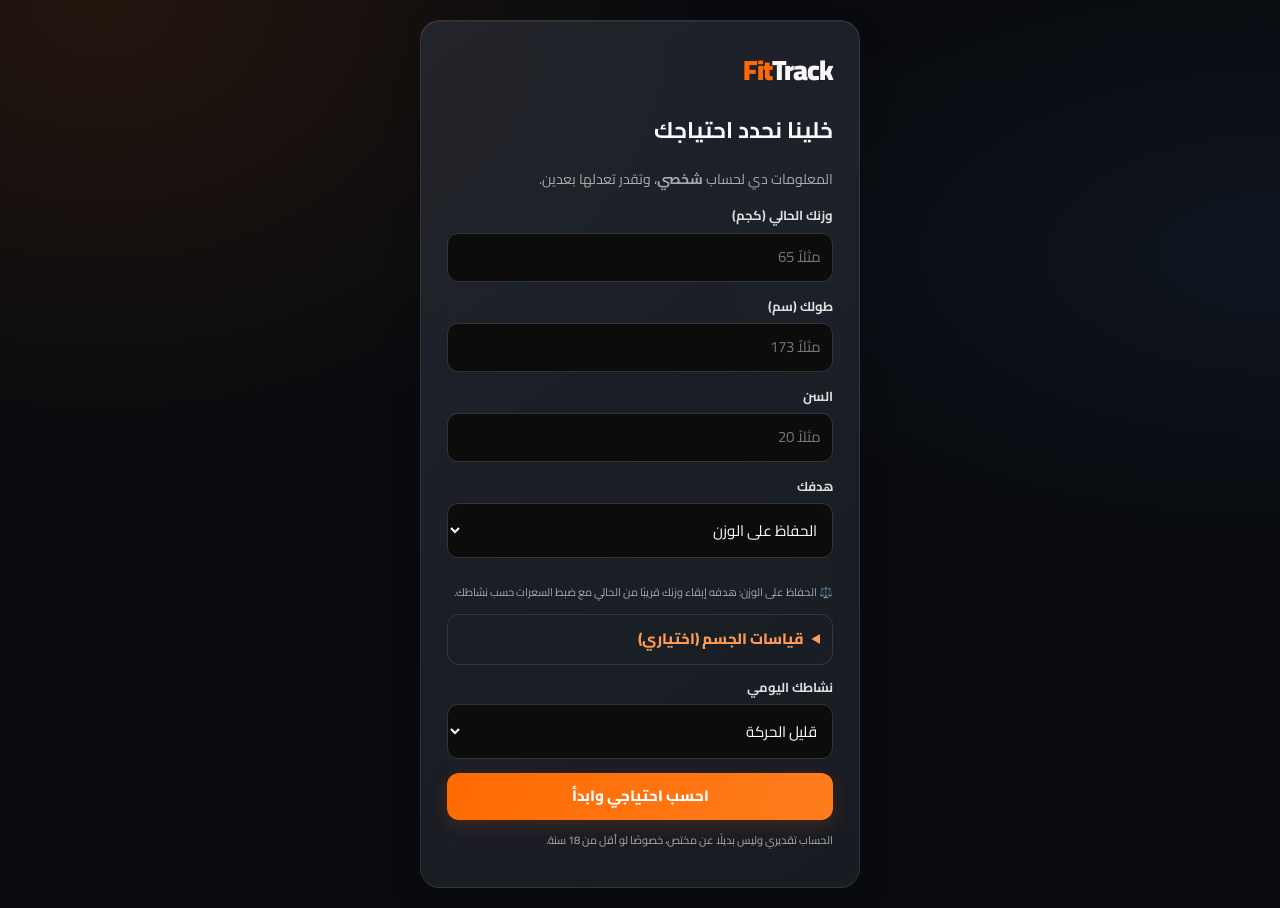
==== index.html @ c009a8e7 "Add files via upload" ====
<!doctype html><html lang="ar" dir="rtl"><head><meta charset="utf-8"><meta name="viewport" content="width=device-width,initial-scale=1,viewport-fit=cover"><meta name="theme-color" content="#090909"><link rel="manifest" href="./manifest.webmanifest"><title>FitTrack | صحتك في مكان واحد</title><link rel="stylesheet" href="style.css?v=fittrack-personal-v1">
</head><body>
<div id="fitbrosSplash" class="fitbros-splash" aria-label="FitTrack loading">
  <div class="splash-glow splash-glow-one"></div><div class="splash-glow splash-glow-two"></div>
  <div class="splash-content">
    <img class="splash-icon" src="./icon.png" alt="FitTrack" onerror="this.style.display='none'">
    
    <div class="splash-underline"></div>
    <div class="splash-progress"><span></span></div>
  </div>
</div>

<div id="login" class="login-wrap"><form id="loginForm" class="login-card"><img class="app-icon login-icon" src="./icon.png" alt="FitTrack" onerror="this.style.display='none'"><div class="brand" dir="ltr"><span>Fit</span><b>Track</b></div><p class="muted">تابع صحتك وتقدمك — على جهازك 💪</p><label for="email">الإيميل</label><input id="email" type="email" placeholder="الإيميل" autocomplete="username" required><label for="pass">كلمة المرور</label><input id="pass" type="password" placeholder="كلمة المرور" autocomplete="current-password" required><button class="primary" type="submit">دخول</button><p id="loginError" class="error"></p><small class="muted">نسخة شخصية — بياناتك محفوظة على هذا الجهاز فقط.</small></form></div>
<div id="setup" class="login-wrap hidden"><form id="profileForm" class="login-card"><div class="brand" dir="ltr"><span>Fit</span><b>Track</b></div><h2>خلينا نحدد احتياجك</h2><p class="muted">المعلومات دي لحساب <b id="profileName"></b>، وتقدر تعدلها بعدين.</p><label for="weight">وزنك الحالي (كجم)</label><input id="weight" type="number" min="25" max="350" step="0.1" required placeholder="مثلاً 65"><label for="height">طولك (سم)</label><input id="height" type="number" min="100" max="250" required placeholder="مثلاً 173"><label for="age">السن</label><input id="age" type="number" min="13" max="100" required placeholder="مثلاً 20"><label for="goal">هدفك</label><select id="goal"><option value="maintain">الحفاظ على الوزن</option><option value="cut">تنشيف / خسارة دهون</option><option value="bulk">تضخيم / زيادة عضل</option><option value="fitness">لياقة وصحة عامة</option></select><p id="goalDescription" class="muted tiny goal-description" aria-live="polite">اختار هدفك علشان التطبيق يحدد احتياجك اليومي بصورة مناسبة.</p><details class="measure-details"><summary>قياسات الجسم (اختياري)</summary><p class="muted tiny">اكتب قياساتك بنفسك أو حدّثها دوريًا. التطبيق لا يدّعي قياس الجسم بالكاميرا أو AI بدون أداة قياس فعلية.</p><label for="waist">محيط الخصر (سم)</label><input id="waist" type="number" min="30" max="250" step="0.5" placeholder="اختياري"><label for="chest">محيط الصدر (سم)</label><input id="chest" type="number" min="30" max="250" step="0.5" placeholder="اختياري"><label for="arm">محيط الذراع (سم)</label><input id="arm" type="number" min="10" max="100" step="0.5" placeholder="اختياري"></details><label for="activityLevel">نشاطك اليومي</label><select id="activityLevel"><option value="1.2">قليل الحركة</option><option value="1.375">خفيف (1–3 أيام تمرين)</option><option value="1.55">متوسط (3–5 أيام)</option><option value="1.725">عالٍ (6–7 أيام)</option></select><button class="primary">احسب احتياجي وابدأ</button><p class="muted tiny">الحساب تقديري وليس بديلًا عن مختص، خصوصًا لو أقل من 18 سنة.</p></form></div>
<div id="app" class="hidden"><header class="topbar"><div class="brand brandline" dir="ltr"><img class="app-icon" src="./icon.png" alt="FitTrack" onerror="this.style.display='none'"><span>Fit</span><b>Track</b></div><div class="top-actions"><span id="hello"></span><button id="logout" class="quiet">بياناتي</button></div></header><main class="wrap"><section class="welcome"><div><p class="eyebrow">YOUR PROGRESS, EVERY DAY</p><h1>خليك أقوى، كل يوم.</h1><p class="muted">ملخص يومك: السعرات، التغذية، المياه والنشاط.</p><button id="editProfile" class="secondary compact">تعديل بياناتي وهدفي</button></div></section>

<nav class="nav"><button class="navbtn active" data-page="home"><span>⌂</span><small>الرئيسية</small></button><button class="navbtn" data-page="activity"><span class="nav-dumbbell" aria-hidden="true"><svg viewBox="0 0 32 24" focusable="false"><path d="M2 7h4v10H2zM7 4h5v16H7zM12 10h8v4h-8zM20 4h5v16h-5zM26 7h4v10h-4z" fill="currentColor"/></svg></span><small>التمرين</small></button><button class="navbtn" data-page="food"><span>🥗</span><small>التغذية</small></button><button class="navbtn" data-page="muscles"><span>💪</span><small>العضلات</small></button><button class="navbtn" data-page="more"><span>☰</span><small>المزيد</small></button></nav>
<section id="home" class="page"><div class="section-title"><h2>ملخص النهارده</h2><span class="pill" id="date"></span></div><section class="quickstats"><div class="stat calories"><small>🔥 السعرات</small><div class="gauge" id="calGauge"><div class="gauge-inner"><strong id="calGoal">—</strong><small>سعرة</small></div></div><small id="calEaten">أكمل بياناتك أولًا</small></div><div class="stat waterstat"><small>💧 المياه</small><div class="gauge" id="waterGauge"><div class="gauge-inner"><strong id="waterGoal">—</strong><small>مل</small></div></div><small id="waterToday">أكمل بياناتك أولًا</small></div><div class="stat sleepstat"><small>🌙 النوم</small><div class="gauge" id="sleepGauge"><div class="gauge-inner"><strong id="sleepValue">—</strong><small>ساعة</small></div></div><small id="sleepQuality">سجّل نومك</small></div><div class="stat activitystat"><small>🏃 إجمالي جريك</small><strong id="myRunTotal">0 كم</strong><small id="myWorkoutTotal">0 تمرين</small></div></section><article class="panel reset-panel"><h3>🌙 يومك بيبدأ إمتى؟</h3><p class="muted">اختار الساعة اللي بتنام/بتعتبر عندها بداية يومك. عندها بيتصفّر عداد السعرات والمياه وباقي الاحتياجات اليومية تلقائيًا، وسجلاتك القديمة بتفضل محفوظة.</p><label for="resetHour">موعد بداية يومي الجديد</label><select id="resetHour"><option value="0">00:00 (منتصف الليل)</option><option value="1">01:00</option><option value="2">02:00</option><option value="3">03:00</option><option value="4">04:00</option><option value="5">05:00</option><option value="6">06:00</option><option value="7">07:00</option><option value="8">08:00</option><option value="9">09:00</option><option value="10">10:00</option><option value="11">11:00</option><option value="12">12:00 (12 الضهر)</option><option value="13">13:00</option><option value="14">14:00</option><option value="15">15:00</option><option value="16">16:00</option><option value="17">17:00</option><option value="18">18:00</option><option value="19">19:00</option><option value="20">20:00</option><option value="21">21:00</option><option value="22">22:00</option><option value="23">23:00</option></select><small id="resetStatus" class="muted tiny"></small></article><article class="panel macro-panel"><h3>🥗 الماكروز بتاعتك النهارده</h3><div id="dailyMacros" class="facts"><p class="muted">سجّل وجبة لعرض البروتين والكربوهيدرات والدهون.</p></div></article><article class="panel"><h3>🎯 ملخص احتياجك</h3><div id="needsSummary"></div></article><div class="section-title"><h2>اختصاراتك</h2></div><div class="cards two home-shortcuts"><article class="panel shortcut-card"><h3>💧 المياه</h3><p id="homeWaterSummary" class="muted">—</p><button class="secondary goto" data-go="water">متابعة المياه</button></article><article class="panel shortcut-card"><h3>🔥 السعرات</h3><p id="homeCalories" class="muted">—</p><button class="secondary goto" data-go="food">تسجيل وجبة</button></article><article class="panel shortcut-card"><h3>📅 الجدول الأسبوعي</h3><button class="secondary goto" data-go="schedule">الجدول الأسبوعي</button><button class="secondary goto" data-go="challenges">التحديات</button></article><article class="panel shortcut-card"><h3>📋 سجل التمرين</h3><button class="secondary goto" data-go="activityHistory">عرض السجل</button></article><article class="panel shortcut-card"><h3>📅 سجل الأيام</h3><p class="muted">السعرات والبروتين والمياه والنوم لكل يوم.</p><button class="secondary goto" data-go="dailyHistory">فتح السجل</button></article></div><div class="section-title"><h2>تحدي اليوم</h2><button class="textbtn goto" data-go="challenges">كل التحديات ←</button></div><div id="homeDailyChallenge" class="panel"></div><div class="section-title"><h2 id="homeCompareTitle">ملخصك الشخصي</h2><button class="textbtn goto" data-go="compare">عرض السجل ←</button></div><div id="homeCompare" class="cards two"></div></section>
<section id="muscles" class="page hidden"><div class="section-title"><div><h2>💪 خريطة العضلات والتعافي</h2><p class="muted">تابع آخر تمرين ودرجة التعافي التقديرية لكل عضلة.</p></div></div><div class="section-title"><h2>خريطة العضلات والتعافي</h2><span class="pill">تقدير من سجل التمرين</span></div><article class="panel muscle-panel"><p class="muted">اللون البرتقالي يعني إجهادًا تقديريًا أعلى. الجري والمشي اليدوي وGPS والتمارين المسجلة كلها تؤثر في الخريطة؛ المسافة والمدة والـ Pace تصنف الحمل التقريبي، والحذف يعيد الحساب من السجل المتبقي. ده تقدير تدريبي وليس قياسًا طبيًا.</p><div class="body-maps"><div class="body-map"><b>الأمام</b><svg viewBox="0 0 160 280" role="img" aria-label="خريطة العضلات الأمامية"><circle cx="80" cy="22" r="16" class="body-base"/><path class="body-base" d="M64 39 Q53 39 45 48 Q37 56 34 69 L26 108 Q24 120 32 126 Q40 132 46 121 L56 89 L58 113 Q59 127 55 143 L50 192 Q48 207 58 214 Q68 219 73 206 L80 159 L87 206 Q92 219 102 214 Q112 207 110 192 L105 143 Q101 127 102 113 L104 89 L114 121 Q120 132 128 126 Q136 120 134 108 L126 69 Q123 56 115 48 Q107 39 96 39 L91 43 Q80 47 69 43Z"/><path class="muscle-zone" data-muscle="chest" d="M56 56 Q62 49 77 52 Q80 53 80 58 Q80 53 83 52 Q98 49 104 56 Q104 67 99 77 Q90 83 80 78 Q70 83 61 77 Q56 67 56 56Z"/><path class="muscle-zone" data-muscle="upperChest" d="M59 54 Q68 49 78 53 L79 61 Q68 57 60 64Z M101 54 Q92 49 82 53 L81 61 Q92 57 100 64Z"/><path class="muscle-zone" data-muscle="frontDelts" d="M45 54 Q51 47 59 49 L57 62 Q51 66 47 70Z M115 54 Q109 47 101 49 L103 62 Q109 66 113 70Z"/><path class="muscle-zone" data-muscle="obliques" d="M60 82 Q65 80 68 84 L66 111 Q63 117 59 119 L57 99Z M100 82 Q95 80 92 84 L94 111 Q97 117 101 119 L103 99Z"/><path class="muscle-zone" data-muscle="forearms" d="M32 112 Q36 112 40 113 L37 128 Q34 132 31 127Z M120 113 Q124 112 128 112 L129 127 Q126 132 123 128Z"/><path class="muscle-zone" data-muscle="shoulders" d="M45 54 Q55 44 63 48 L60 68 L48 75Z M97 48 Q105 44 115 54 L112 75 L100 68Z"/><path class="muscle-zone" data-muscle="bicepsLong" d="M38 77 L42 79 L39 94 L35 98Z M118 79 L122 77 L125 98 L121 94Z"/><path class="muscle-zone" data-muscle="bicepsShort" d="M42 79 L47 80 L43 96 L39 94Z M113 80 L118 79 L121 94 L117 96Z"/><path class="muscle-zone" data-muscle="triceps" d="M35 98 L43 96 L43 112 L34 112Z M117 96 L125 98 L126 112 L117 112Z"/><path class="muscle-zone" data-muscle="abs" d="M65 83 Q72 81 79 84 Q80 86 80 91 Q80 86 81 84 Q88 81 95 83 L93 119 Q90 126 83 126 L82 105 L78 105 L77 126 Q70 126 67 119Z"/><path class="muscle-zone" data-muscle="vastusLateralis" d="M60 134 Q63 130 68 135 Q67 151 63 169 Q62 174 59 176 Q57 157 60 134Z M92 135 Q97 130 100 134 Q103 157 101 176 Q98 174 97 169 Q93 151 92 135Z"/><path class="muscle-zone" data-muscle="rectusFemoris" d="M69 135 Q73 132 78 136 Q77 155 71 171 Q68 175 64 173 Q66 153 69 135Z M82 136 Q87 132 91 135 Q94 153 96 173 Q92 175 89 171 Q83 155 82 136Z"/><path class="muscle-zone" data-muscle="vastusMedialis" d="M70 166 L78 163 L70 174 L59 176Z M82 163 L90 166 L101 176 L90 174Z"/><path class="muscle-zone" data-muscle="tibialisAnterior" d="M60 177 L64 178 L63 202 L60 207Z M96 178 L101 177 L100 207 L97 202Z"/><path class="muscle-zone" data-muscle="gastrocnemius" d="M64 179 Q67 173 71 178 Q72 187 68 194 L63 199 Q61 190 64 179Z M89 178 Q93 173 96 179 Q99 190 97 199 L92 194 Q88 187 89 178Z"/><path class="muscle-zone" data-muscle="soleus" d="M63 198 L68 193 L68 201 L60 207Z M92 193 L97 198 L100 207 L92 201Z"/></svg></div><div class="body-map"><b>الخلف</b><svg viewBox="0 0 160 280" role="img" aria-label="خريطة العضلات الخلفية"><circle cx="80" cy="22" r="16" class="body-base"/><path class="body-base" d="M64 39 Q53 39 45 48 Q37 56 34 69 L26 108 Q24 120 32 126 Q40 132 46 121 L56 89 L58 113 Q59 127 55 143 L50 192 Q48 207 58 214 Q68 219 73 206 L80 159 L87 206 Q92 219 102 214 Q112 207 110 192 L105 143 Q101 127 102 113 L104 89 L114 121 Q120 132 128 126 Q136 120 134 108 L126 69 Q123 56 115 48 Q107 39 96 39 L91 43 Q80 47 69 43Z"/><path class="muscle-zone" data-muscle="back" d="M61 49 Q70 51 80 59 Q90 51 99 49 L97 73 Q94 91 80 105 Q66 91 63 73Z"/><path class="muscle-zone" data-muscle="rearDelts" d="M45 54 Q51 46 61 49 L58 64 Q51 69 47 72Z M115 54 Q109 46 99 49 L102 64 Q109 69 113 72Z"/><path class="muscle-zone" data-muscle="lats" d="M61 65 Q66 68 70 76 L75 96 Q68 91 63 81Z M99 65 Q94 68 90 76 L85 96 Q92 91 97 81Z"/><path class="muscle-zone" data-muscle="lowerBack" d="M75 91 L85 91 L88 108 L80 114 L72 108Z"/><path class="muscle-zone" data-muscle="forearms" d="M31 112 Q36 112 40 113 L37 128 Q34 132 31 127Z M120 113 Q124 112 128 112 L129 127 Q126 132 123 128Z"/><path class="muscle-zone" data-muscle="shoulders" d="M45 54 Q55 44 63 48 L60 68 L48 75Z M97 48 Q105 44 115 54 L112 75 L100 68Z"/><path class="muscle-zone" data-muscle="triceps" d="M38 77 L49 80 L43 112 L34 112Z M111 80 L122 77 L126 112 L117 112Z"/><path class="muscle-zone" data-muscle="glutes" d="M62 105 Q80 98 98 105 L96 132 L64 132Z"/><path class="muscle-zone" data-muscle="bicepsFemoris" d="M60 134 L68 136 L64 173 L59 176Z M92 136 L100 134 L101 176 L96 173Z"/><path class="muscle-zone" data-muscle="semitendinosus" d="M68 136 L73 137 L68 174 L64 173Z M87 137 L92 136 L96 173 L92 174Z"/><path class="muscle-zone" data-muscle="semimembranosus" d="M73 137 L78 137 L70 174 L68 174Z M82 137 L87 137 L92 174 L90 174Z"/><path class="muscle-zone" data-muscle="tibialisAnterior" d="M60 177 L64 178 L63 202 L60 207Z M96 178 L101 177 L100 207 L97 202Z"/><path class="muscle-zone" data-muscle="gastrocnemius" d="M64 179 Q67 173 71 178 Q72 187 68 194 L63 199 Q61 190 64 179Z M89 178 Q93 173 96 179 Q99 190 97 199 L92 194 Q88 187 89 178Z"/><path class="muscle-zone" data-muscle="soleus" d="M63 198 L68 193 L68 201 L60 207Z M92 193 L97 198 L100 207 L92 201Z"/></svg></div></div><div id="muscleRecovery" class="recovery-grid"></div><p class="muted tiny">التقسيم التشريحي يشمل رؤوس الباي والتراي، أجزاء الفخذ والسمانة السطحية والعميقة. Easy run عادةً جري قصير/أبطأ، وLong run يتحدد أساسًا بالمسافة الطويلة؛ تقدير الاستشفاء لا يستبدل إحساسك بالتعب أو الألم والنوم والتغذية.</p><button class="primary goto" data-go="activity">سجّل تمرين جديد</button></article></section>
<section id="food" class="page hidden"><div class="section-title"><div><h2>🍽️ الأكل والشرب</h2><p class="muted">ابحث عن الصنف وحدد الكمية بالجرام.</p></div></div><div class="panel"><button id="openFoodCamera" class="primary ai-photo-btn" type="button">📸 صوّر أكلك بالـ AI</button><p class="muted tiny">حلّل الصورة ثم راجع الأصناف والكميات وعدّل القيم قبل التسجيل.</p><input id="foodSearch" placeholder="ابحث: رز أصفر، فراخ، شيبسي، بالانس، بسكويت، موز..." aria-label="بحث عن الطعام"><button id="toggleCustomFood" class="secondary" type="button">＋ إضافة طعام مخصص</button><div id="customFoodForm" class="panel hidden"><h3>إضافة طعام من عندك</h3><p class="muted tiny">اكتب القيم الموجودة على العبوة لكل 100 جم/مل، أو للحصة التي تحددها.</p><div class="custom-food-grid"><label>اسم الطعام<input id="customFoodName" placeholder="مثلاً: زبادي ماركة معينة" required></label><label>وزن الحصة (جم/مل)<input id="customFoodServing" type="number" min="1" value="100"></label><label>السعرات<input id="customFoodKcal" type="number" min="0" step="0.1" value="0"></label><label>البروتين (جم)<input id="customFoodProtein" type="number" min="0" step="0.1" value="0"></label><label>الكربوهيدرات (جم)<input id="customFoodCarbs" type="number" min="0" step="0.1" value="0"></label><label>الدهون (جم)<input id="customFoodFat" type="number" min="0" step="0.1" value="0"></label><label>الألياف (جم)<input id="customFoodFiber" type="number" min="0" step="0.1" value="0"></label><label>التصنيف<select id="customFoodCat"><option>أكل</option><option>مشروب</option><option>سوبر ماركت</option></select></label></div><button id="saveCustomFood" class="primary" type="button">حفظ الطعام واختياره</button></div><button id="toggleFoodList" class="secondary food-toggle" type="button" aria-expanded="false">🍽️ عرض الأصناف</button><div id="categories" class="chips hidden"></div><div class="food-layout"><div id="foodList" class="food-list hidden"></div><div class="panel selected-food"><h3 id="chosenName">اختار صنف</h3><p class="muted" id="chosenServing">القيم تقديرية</p><label for="grams">الكمية بالجرام / مل (اختياري)</label><div class="gram-control"><input id="grams" type="number" min="1" step="1" placeholder="مثلاً 150"><span>جم / مل</span></div><label for="foodCount">العدد أو الحصص (اختياري)</label><input id="foodCount" type="number" min="0.25" step="0.25" value="1" placeholder="مثلاً 2 بيضة أو 1 كوب"><div id="nutritionFacts" class="facts"></div><label for="mealType">التصنيف</label><select id="mealType"><option>فطار</option><option>غداء</option><option>عشاء</option><option>سناك</option><option>مشروب</option></select><button id="logFood" class="primary" type="button">+ أضف الصنف للوجبة</button><div id="mealBasket" class="meal-basket panel"><h3>🧺 أصناف الوجبة</h3><p class="muted tiny">اختار صنف واضغط «أضف الصنف للوجبة» لإضافة أكثر من حاجة.</p><div id="mealBasketItems" class="stack"><p class="muted">لسه ما ضفتش أصناف.</p></div><div id="mealBasketTotals" class="facts"></div><button id="saveMealBasket" class="primary" type="button" disabled>سجّل كل الأصناف مع بعض</button><button id="clearMealBasket" class="secondary compact" type="button">تفريغ الوجبة</button></div><p class="muted tiny">القيم الغذائية تقديرية وتختلف حسب النوع والعلامة التجارية وطريقة التحضير. أدخل الوزن الفعلي للحصول على تقدير أدق.</p></div></div></div><div class="section-title"><h2>سجل أكلي — كل الأيام</h2></div><div id="foodLog" class="stack"></div></section>
<section id="water" class="page hidden"><div class="section-title"><div><h2>💧 المياه</h2><p class="muted">سجّل شربك وتابع هدفك اليومي.</p></div></div><article class="panel waterpanel"><h3>هدف المياه اليومي</h3><p class="muted">كل كوب حوالي 250 مل.</p><div class="water-actions"><button id="addWater" class="waterbtn" type="button">+ 250 مل</button><button id="addBottle" class="waterbtn" type="button">+ 500 مل</button></div><p id="waterLabel">0 من 0 مل</p><div class="progress"><span id="waterPageProgress"></span></div><p class="muted">احتياج المياه تقديري ويتغير حسب النشاط والجو.</p></article></section><section id="activity" class="page hidden"><article class="panel cementfit-promo" aria-label="متجر CementFit"><div class="cementfit-promo-art"><img src="./cementfit-logo.png" alt="CementFit"></div><div class="cementfit-promo-copy"><span class="cementfit-kicker">CEMENTFIT STORE</span><h3>حوّل تمرينك لقوة 💥</h3><p class="muted">دامبلز أسمنت عملية للتمرين في البيت — اكتشف منتجات CementFit.</p><a class="cementfit-visit" href="./cementfit.html"><span>تسوّق الدامبلز</span><svg viewBox="0 0 24 24" aria-hidden="true"><path d="M5 12h13M13 6l6 6-6 6" fill="none" stroke="currentColor" stroke-width="2" stroke-linecap="round" stroke-linejoin="round"/></svg></a></div></article><div class="section-title"><div><h2>🏃 الجري والمشي والتمارين</h2><p class="muted">كل تسجيل جديد بيتحفظ لحسابك اللي دخلت بيه فقط.</p></div></div><div class="activity-launcher" role="tablist" aria-label="اختار نوع التمرين">
<button type="button" class="activity-launch active" data-activity-panel="workoutSection" onclick="window.fitbrosShowActivityPanel('workoutSection', this)"><span>💪</span><b>تمارين المقاومة</b><small>جيم وكاليستنكس</small></button>
<button type="button" class="activity-launch" data-activity-panel="runSection" onclick="window.fitbrosShowActivityPanel('runSection', this)"><span>🏃</span><b>الجري</b><small>تسجيل يدوي</small></button>
<button type="button" class="activity-launch" data-activity-panel="walkSection" onclick="window.fitbrosShowActivityPanel('walkSection', this)"><span>🚶</span><b>المشي</b><small>مدة أو مسافة</small></button>
<button type="button" class="activity-launch" data-activity-panel="routesSection" onclick="window.fitbrosShowActivityPanel('routesSection', this)"><span>🗺️</span><b>خريطة الجري والمشي</b><small>مساراتي</small></button>
<button type="button" class="activity-launch" data-activity-panel="gpsSection" onclick="window.fitbrosShowActivityPanel('gpsSection', this)"><span>📍</span><b>GPS مباشر</b><small>تتبّع المسار</small></button>
<button type="button" class="activity-launch" data-activity-panel="historySection" onclick="window.fitbrosShowActivityPanel('historySection', this)"><span>📋</span><b>سجل النشاط</b><small>كل التسجيلات</small></button>
</div>
<div id="routesSection" class="activity-subsection route-map-screen hidden"><div class="route-map-top"><div><p class="eyebrow">FITTRACK GPS</p><h2>خريطة الجري والمشي</h2><p class="muted">مساراتك المحفوظة</p></div><div class="route-legend"><span><i style="background:#ff4545"></i> أنا</span></div></div><div class="route-map-wrap"><div id="savedRoutesMap" class="gps-map" role="application" aria-label="خريطة مسارات الجري والمشي المحفوظة"></div><button type="button" class="route-map-record" onclick="window.fitbrosShowActivityPanel('gpsSection',this)"><span>＋</span><b>تسجيل GPS</b></button></div><p id="savedRoutesStatus" class="muted tiny"></p><div id="savedRoutesList" class="stack route-map-list"></div></div>
<div id="gpsSection" class="activity-subsection hidden"><article class="panel gps-panel" id="gpsTrackerPanel"><h3>📍 تسجيل مباشر بالـ GPS</h3><p class="muted">ابدأ المشي أو الجري، وسيحسب التطبيق المسافة والوقت والسرعة والـ Pace تلقائيًا من موقع الموبايل. خليك فاتح الصفحة أثناء التسجيل.</p><h4 class="gps-map-title">🗺️ خريطة المسار المباشر</h4><div id="gpsMap" class="gps-map" role="application" aria-label="خريطة مسار الجري أو المشي"></div><p id="gpsMapHint" class="muted tiny">الخريطة هتظهر بعد تحديد موقعك، والمسار هيتسجل مع النشاط عند الحفظ.</p><label for="gpsActivityType">نوع النشاط</label><select id="gpsActivityType"><option value="run">🏃 جري مباشر</option><option value="walk">🚶 مشي مباشر</option></select><label class="joint-activity-toggle per-activity-joint"><input id="jointGpsToggle" type="checkbox"><span><strong>🤝 النشاط ده شخصي مع بعض</strong><small>فعّله لو الجري أو المشي ده مشترك؛ غير كده سيبه مقفول.</small></span></label><div class="gps-stats"><div><small>المسافة</small><strong id="gpsDistance">0.00 كم</strong></div><div><small>الوقت</small><strong id="gpsElapsed">00:00</strong></div><div><small>السرعة</small><strong id="gpsSpeed">0.0 كم/س</strong></div><div><small id="gpsPaceLabel">Pace</small><strong id="gpsPace">— دقيقة/كم</strong></div></div><p id="gpsStatus" class="muted tiny" aria-live="polite">جاهز للتسجيل. عند البدء سيطلب التطبيق إذن الموقع. لو لم يظهر الطلب، راجع صلاحيات الموقع في إعدادات تطبيق APK.</p><div class="gps-actions"><button id="gpsStart" class="primary" type="button">▶ بدء التسجيل</button><button id="gpsPause" class="secondary" type="button" disabled>⏸ إيقاف مؤقت</button><button id="gpsFinish" class="secondary" type="button" disabled>■ إنهاء وحفظ</button><button id="gpsDiscard" class="secondary" type="button">🗑 إلغاء ومسح الجرية</button></div><p class="muted tiny">المسار والنتيجة يحفظان محليًا على هذا الجهاز ضمن سجلات FitBros. دقة GPS تختلف حسب الجهاز والإشارة، ولا تغلق الصفحة أثناء التسجيل.</p></article></div><div id="workoutSection" class="activity-subsection"> <article class="panel home-workout-panel"><h3 class="workout-title">التمرين المنزلي</h3><p class="muted">كاليستنكس، وزن جسم، دامبلز، طارات مقاومة وتمارين ثبات. العضلات المستهدفة تتحدث حسب التمرين، وسجلّك يدخل في تقدير التعافي.</p><label for="workoutDate">تاريخ التمرين</label><input id="workoutDate" type="date"><label for="workoutSearch">ابحث عن التمرين</label><input id="workoutSearch" type="search" placeholder="اكتب اسم التمرين… مثال: سكوات، ضغط، باي، Pull up" autocomplete="off" aria-controls="workoutSearchResults"><div id="workoutSearchResults" class="workout-search-results" aria-live="polite"><p class="muted workout-empty">ابدأ الكتابة لعرض التمارين المطابقة هنا.</p></div><button id="toggleAllWorkouts" class="workout-all-toggle" type="button" aria-expanded="false"><span data-toggle-label>كل التمارين</span><span class="toggle-chevron" aria-hidden="true">⌄</span></button><label for="workoutExercise" class="workout-select-label">اختيار التمرين</label><select id="workoutExercise" class="workout-all-select"><option value="pushup">ضغط عادي</option><option value="diamond-pushup">ضغط دايموند</option><option value="wide-pushup">ضغط واسع</option><option value="decline-pushup">ضغط والرجل مرفوعة</option><option value="incline-pushup">Incline Push-up — ضغط مائل</option><option value="close-pushup">Close-Grip Push-up — ضغط ضيق</option><option value="pike-pushup">Pike Push-up — ضغط كتف</option><option value="pullup">Pull-up — بول أب (قبضة عادية)</option><option value="chinup">Chin-up — تشين أب (قبضة معكوسة)</option><option value="wide-pullup">Wide-Grip Pull-up — بول أب واسع</option><option value="neutral-pullup">Neutral-Grip Pull-up — بول أب قبضة محايدة</option><option value="assisted-pullup">Assisted Pull-up — بول أب بمساعدة</option><option value="negative-pullup">Negative Pull-up — بول أب سلبي</option><option value="commando-pullup">Commando Pull-up — بول أب كوماندو</option><option value="archer-pushup">Archer Push-up — ضغط آرتشر</option><option value="decline-pike-pushup">Decline Pike Push-up — ضغط كتف والرجل مرفوعة</option><option value="knee-pushup">Knee Push-up — ضغط على الركب</option><option value="explosive-pushup">Explosive Push-up — ضغط انفجاري</option><option value="sit-up">Sit-up — سيت أب</option><option value="reverse-crunch">Reverse Crunch — كرنش عكسي</option><option value="bicycle-crunch">Bicycle Crunch — كرنش دراجة</option><option value="russian-twist">Russian Twist — لف روسي</option><option value="hip-thrust">Hip Thrust — دفع الحوض</option><option value="single-leg-glute-bridge">Single-leg Glute Bridge — جسر رجل واحدة</option><option value="step-up">Step-up — صعود صندوق</option><option value="donkey-calf-raise">Donkey Calf Raise — سمانة حمار</option><option value="hammer-curl">Hammer Curl — هامر باي</option><option value="concentration-curl">Concentration Curl — باي تركيز</option><option value="reverse-curl">Reverse Curl — باي عكسي</option><option value="overhead-triceps-extension">Overhead Triceps Extension — تراي فوق الرأس</option><option value="front-raise">Front Raise — رفرفة أمامي</option><option value="rear-delt-fly">Rear Delt Fly — رفرفة خلفي</option><option value="shrug">Dumbbell Shrug — ترابيس</option><option value="dumbbell-floor-press">Dumbbell Floor Press — ضغط صدر دامبل على الأرض</option><option value="dumbbell-fly">Dumbbell Fly — تفتيح صدر دامبل</option><option value="single-arm-dumbbell-row">Single-arm Dumbbell Row — سحب دامبل يد واحدة</option><option value="band-biceps-curl">Resistance Band Curl — باي بطارة</option><option value="band-triceps-pushdown">Band Triceps Pushdown — تراي بطارة</option><option value="band-lateral-raise">Band Lateral Raise — رفرفة بطارة</option><option value="dead-hang">Dead Hang — تعليق ثابت</option><option value="row">سحب / تجديف</option><option value="dip">متوازي Dips</option><option value="squat">Squat — سكوات وزن الجسم</option><option value="goblet-squat">سكوات دامبل Goblet</option><option value="weighted-squat">سكوات بأوزان</option><option value="lunge">Lunges — اندفاع</option><option value="calf-raise">رفع السمانة</option><option value="glute-bridge">جسر المؤخرة</option><option value="hamstring-bridge">جسر خلفية الفخذ</option><option value="wall-sit">Wall Sit — جلوس الحائط</option><option value="plank">Plank — بلانك</option><option value="side-plank">بلانك جانبي</option><option value="crunch">كرنش</option><option value="leg-raise">رفع الرجل للبطن</option><option value="bicep-curl">باي دامبل</option><option value="triceps-extension">تراي دامبل</option><option value="shoulder-press">ضغط كتف دامبل</option><option value="lateral-raise">رفرفة جانبي دامبل</option><option value="dumbbell-row">سحب دامبل لظهر</option><option value="romanian-deadlift">Romanian Deadlift دامبل</option><option value="band-pull-apart">فتح طارة مقاومة</option><option value="band-row">سحب بطارة مقاومة</option><option value="jumping-jacks">Jumping Jacks</option><option value="burpee">Burpees</option><option value="mountain-climber">Mountain Climbers</option><option value="calf-stretch">إطالة السمانة</option><option value="hamstring-stretch">إطالة خلفية الفخذ</option></select><div id="workoutTargets" class="target-chips"></div><div class="workout-fields"><div><label for="workoutWeight">🏋️ الوزن الإضافي (كجم — اختياري)</label><input id="workoutWeight" type="number" min="0" max="500" step="0.5" placeholder="مثلاً 10"></div><div><label for="workoutSets">📚 المجموعات</label><input id="workoutSets" type="number" min="1" max="20" value="3"></div><div><label for="workoutReps">🔢 العدات</label><input id="workoutReps" type="number" min="0" max="500" value="10"></div><div><label for="workoutSeconds">⏱️ الثواني (للثبات)</label><input id="workoutSeconds" type="number" min="0" max="3600" value="0"></div></div><button id="saveWorkoutSet" class="primary" type="button">＋ تسجيل التمرين المنزلي</button></article></div><div id="runSection" class="activity-subsection hidden"><div class="cards two"><article class="panel"><h3>🏃 تسجيل جري</h3><div class="logged-user-note">التسجيل لحسابك الحالي: <b id="runOwnerLabel">—</b></div><label for="runDate">تاريخ الجري</label><input id="runDate" type="date"><label for="runKm">المسافة (كم)</label><input id="runKm" type="number" min="0.1" step="0.01" placeholder="مثلاً 2.5"><label for="runMin">المدة (دقيقة)</label><input id="runMin" type="number" min="1" step="1" placeholder="مثلاً 18"><p class="muted tiny">البيس بيتحسب تلقائيًا من المسافة والمدة.</p><label class="joint-activity-toggle per-activity-joint"><input id="jointRunToggle" type="checkbox"><span><strong>🤝 الجري ده شخصي مع بعض</strong><small>اختياري — لو فعلته يدخل في تحدي الجري المشترك.</small></span></label><button id="saveRun" class="primary">حفظ الجري</button></article></div></div><div id="walkSection" class="activity-subsection hidden"><div class="cards two"><article class="panel"><h3>🚶 تسجيل مشي</h3><div class="logged-user-note">التسجيل لحسابك الحالي: <b id="exerciseOwnerLabel">—</b></div><label for="exerciseDate">تاريخ المشي</label><input id="exerciseDate" type="date"><label for="walkMode">هتسجل المشي بإيه؟</label><select id="walkMode"><option value="time">المدة</option><option value="distance">المسافة</option><option value="steps">عدد الخطوات</option></select><div id="walkTimeField"><label for="walkMin">المدة بالدقائق</label><input id="walkMin" type="number" min="1" step="1" placeholder="مثلاً 30"></div><div id="walkDistanceField" class="hidden"><label for="walkKm">المسافة (كم)</label><input id="walkKm" type="number" min="0.01" step="0.01" placeholder="مثلاً 2.5"></div><div id="walkStepsField" class="hidden"><label for="walkSteps">عدد الخطوات</label><input id="walkSteps" type="number" min="1" step="1" placeholder="مثلاً 5000"></div><label class="joint-activity-toggle per-activity-joint"><input id="jointWalkToggle" type="checkbox"><span><strong>🤝 المشي ده شخصي مع بعض</strong><small>اختياري — لو فعلته يدخل في حساب النشاط المشترك.</small></span></label><button id="saveExercise" class="primary">حفظ المشي</button></article></div></div><div id="historySection" class="activity-subsection hidden"><div class="section-title"><h2>سجل الجري والمشي والتمارين</h2></div><div class="chips"><button class="chip active" data-activity-filter="all">الكل</button><button class="chip" data-activity-filter="run">الجري</button><button class="chip" data-activity-filter="walk">المشي</button></div><div id="activityLog" class="stack"></div></div></section>
<section id="activityHistory" class="page hidden"><div class="section-title"><div><h2>📚 سجل الأنشطة</h2><p class="muted">كل تسجيلات حسابك مرتبة من الأحدث للأقدم.</p></div></div><div class="chips"><button class="chip active" data-activity-filter="all">الكل</button><button class="chip" data-activity-filter="run">الجري</button><button class="chip" data-activity-filter="walk">المشي</button></div><div id="activityHistoryLog" class="stack"></div></section><section id="schedule" class="page hidden"><div class="section-title"><div><h2>📅 جدولي الأسبوعي</h2><p class="muted">مربعات لكل يوم؛ خطتك تخص الحساب اللي دخلت بيه.</p></div></div><form id="planForm" class="panel"><h3>إضافة نشاط للجدول</h3><div class="logged-user-note">جدولك الشخصي: <b id="planOwnerLabel">—</b></div><label for="planDay">اليوم</label><select id="planDay"><option value="0">الأحد</option><option value="1">الإثنين</option><option value="2">الثلاثاء</option><option value="3">الأربعاء</option><option value="4">الخميس</option><option value="5">الجمعة</option><option value="6">السبت</option></select><label for="planType">نوع النشاط</label><select id="planType"><option>جري</option><option>كاليستنكس</option><option>حديد / مقاومة</option><option>تمرين منزلي</option><option>مشي</option><option>دراجة</option><option>سباحة</option><option>كرة قدم</option><option>إطالات ومرونة</option><option>يوجا</option><option>HIIT</option><option>راحة</option><option>نشاط آخر</option></select><label for="planDetails">تفاصيل الخطة</label><input id="planDetails" required placeholder="مثلاً: جري 2 كم ببيس 6:30"><label for="planTarget">الهدف (كم أو دقائق) — اختياري</label><input id="planTarget" type="number" min="0" step="0.1" placeholder="2"><button class="primary">إضافة للجدول</button></form><div id="weeklyPlan" class="stack"></div><div class="section-title"><h2>سجل إكمال الخطة</h2></div><div id="planHistory" class="stack"></div></section>
<section id="compare" class="page hidden"><div class="section-title"><div><h2><span dir="ltr" class="fists-facing">🤜🤛</span> <span id="comparePageTitle">شخصي</span></h2><p class="muted">سجل مشترك للأنشطة والمجموع الكلي لكل واحد.</p></div></div><div id="compareCards" class="cards two"></div><div class="section-title"><div><h3>📊 احتياج كل واحد اليوم</h3><p class="muted">السعرات والمياه والنوم: الهدف، المستهلك أو المسجّل، والمتبقي لكل حساب.</p></div></div><div id="compareNeedsCards" class="cards two"></div><div class="panel waterpanel"><h3>🏃 إجمالي الجري في كل الأوقات</h3><div id="runCompare"></div></div><div class="panel waterpanel"><h3>🚶 إجمالي المشي في كل الأوقات</h3><div id="walkCompare"></div></div><div class="panel"><h3>كل الجريات بالتواريخ والمسافات</h3><p class="muted">اختار أي تاريخ قديم علشان تشوف جريات اليوم ده.</p><div class="history-filter"><input id="runHistoryDate" type="date" aria-label="اختيار تاريخ الجري"><button id="clearRunDate" class="secondary compact" type="button">عرض كل الجريات</button></div><p id="runHistoryCaption" class="muted"></p><div id="runHistory" class="stack"></div></div><div class="panel"><h3>آخر الأنشطة</h3><div id="teamActivity" class="stack"></div></div></section>
<section id="more" class="page hidden"><div class="section-title"><h2>المزيد</h2></div><div class="cards two"><article class="panel"><h3>💧 المياه</h3><button class="secondary goto" data-go="water">فتح المياه</button></article><article class="panel"><h3>📅 الجدول</h3><button class="secondary goto" data-go="schedule">الجدول الأسبوعي</button></article><article class="panel"><h3>📚 سجل الأنشطة</h3><button class="secondary goto" data-go="activityHistory">السجل الكامل</button></article><article class="panel"><h3>📏 قياسات الجسم</h3><p class="muted">حدّث الوزن والطول والقياسات من زر تعديل بياناتي في الرئيسية.</p><button class="secondary goto" data-go="home">العودة للرئيسية</button></article></div><div class="section-title"><h2>🌙 النوم</h2></div><div class="cards two"><article class="panel"><h3>🌙 تسجيل النوم</h3><div class="logged-user-note">تسجيل النوم لحسابك الشخصي: <b id="sleepOwnerLabel">—</b></div><label for="sleepDate">التاريخ</label><input id="sleepDate" type="date"><label for="sleepHours">عدد الساعات</label><input id="sleepHours" type="number" min="0.5" max="24" step="0.5" placeholder="8"><button id="saveSleep" class="primary">حفظ النوم</button></article></div><h3>سجل النوم</h3><div id="sleepLog" class="stack"></div></section><section id="dailyHistory" class="page hidden"><div class="section-title"><div><h2>📅 سجل الأيام</h2><p class="muted">ملخص يومي بسيط من البيانات المسجلة بالفعل.</p></div></div><div class="panel"><p class="muted">ده سجل الأيام الخاص بالحساب اللي سجلت الدخول بيه. كل مستخدم يشوف أيامه هو فقط، من غير جدول جديد أو طلبات إضافية لسوبابيس.</p></div><div id="dailyHistoryList" class="stack"></div></section><section id="challenges" class="page hidden"><div class="section-title"><h2>🎯 التحديات</h2></div><div class="cards two"><article class="panel"><h3>🌞 تحديات يومية</h3><p class="muted">تتجدد تلقائيًا كل يوم.</p><div id="dailyChallenges" class="challenge-list"></div></article><article class="panel"><h3>🔥 تحدي الـ 3 أيام</h3><p class="muted">تحديات مشتركة ومتنوعة بين ملخصك الشخصي، تتغير كل 3 أيام.</p><div id="weeklyChallenges" class="challenge-list"></div></article></div></section>
<footer>FitTrack · صحتك وتقدمك في مكان واحد.</footer></main></div><div id="aiFoodModal" class="ai-food-overlay hidden" role="dialog" aria-modal="true" aria-labelledby="aiFoodTitle"><div class="ai-food-dialog"><button id="closeAiFood" class="ai-close" type="button" aria-label="إغلاق">×</button><h2 id="aiFoodTitle">📸 تحليل صورة الأكل</h2><p class="muted">اختار صورة واضحة للوجبة. النتائج تقديرية، راجعها قبل الحفظ.</p><label class="ai-upload">اختيار صورة أو تصوير بالكاميرا<input id="aiFoodImage" type="file" accept="image/*"></label><img id="aiFoodPreview" class="ai-preview hidden" alt="معاينة صورة الوجبة"><button id="analyzeAiFood" class="primary" type="button" disabled>✨ حلّل الصورة</button><p id="aiFoodStatus" class="muted tiny" role="status"></p><div id="aiFoodEditor" class="hidden"><div id="aiFoodItems" class="ai-food-items"></div><button id="addAiFoodItem" class="secondary compact" type="button">＋ إضافة صنف يدويًا</button><h3>الإجمالي (قابل للتعديل)</h3><div class="ai-total-grid"><label>السعرات<input id="aiTotalKcal" type="number" min="0" step="1"></label><label>البروتين (جم)<input id="aiTotalProtein" type="number" min="0" step="0.1"></label><label>الكارب (جم)<input id="aiTotalCarbs" type="number" min="0" step="0.1"></label><label>الدهون (جم)<input id="aiTotalFat" type="number" min="0" step="0.1"></label></div><label for="aiMealType">نوع الوجبة</label><select id="aiMealType"><option>فطار</option><option>غداء</option><option>عشاء</option><option>سناك</option></select><button id="saveAiFood" class="primary" type="button">حفظ الوجبة في سجل FitBros</button></div><p class="muted tiny">خصوصية: الصورة تُرسل لمزوّد AI عند التحليل. لا ترفع صورًا تحتوي على معلومات شخصية.</p></div></div><script src="app.js?v=fittrack-personal-v1"></script><script src="touch-feedback.js?v=20261015live-search-fix2"></script>
<script>
(function () {
  const splash = document.getElementById('fitbrosSplash');
  if (!splash) return;
  // JS fallback; CSS independently hides the splash after five seconds.
  const dismiss = function () {
    if (!splash || !splash.isConnected || splash.classList.contains('is-leaving')) return;
    splash.classList.add('is-leaving');
    window.setTimeout(function () {
      if (splash && splash.parentNode) splash.parentNode.removeChild(splash);
    }, 700);
  };
  window.setTimeout(dismiss, 5000);
  splash.addEventListener('animationend', function (event) {
    if (event.animationName === 'splashAutoDismiss') dismiss();
  });
})();
</script><script>
// Install the offline shell cache. This keeps the app page available after the WebView is closed for a while.
(function(){
  if (!('serviceWorker' in navigator)) return;
  if (location.protocol !== 'https:' && location.hostname !== 'localhost' && location.hostname !== '127.0.0.1') return;
  window.addEventListener('load', function(){
    navigator.serviceWorker.register('./sw.js', {scope:'./'}).then(function(reg){
      if (reg.waiting) reg.waiting.postMessage({type:'SKIP_WAITING'});
      reg.update().catch(function(){});
    }).catch(function(err){ console.warn('FitBros offline cache registration failed:', err); });
  });
})();
</script>
</body></html>
---- style.css ----
@import url('https://fonts.googleapis.com/css2?family=Cairo:wght@400;600;700;800;900&display=swap');:root{--bg:#090909;--panel:#141414;--panel2:#1c1c1c;--orange:#ff6500;--orange2:#ff8a35;--text:#f7f7f7;--muted:#aaa;--line:#2b2b2b;--blue:#65cfff;--green:#69d391}*{box-sizing:border-box}body{margin:0;background:radial-gradient(ellipse at 85% 0%,#301505 0,transparent 32%),var(--bg);color:var(--text);font-family:'Cairo',Arial,sans-serif}button,input,select{font:inherit}button{cursor:pointer;border:0;border-radius:12px;padding:11px 14px;font-weight:800}input,select{width:100%;background:#0c0c0c;border:1px solid #343434;color:white;border-radius:11px;padding:11px;margin:6px 0 14px;outline:none}input:focus,select:focus{border-color:var(--orange)}label{display:block;font-size:13px;color:#ddd;font-weight:700}.hidden{display:none!important}.login-wrap{min-height:100vh;display:grid;place-items:center;padding:20px}.login-card{width:min(440px,100%);background:#141414;border:1px solid #333;border-radius:24px;padding:26px;box-shadow:0 20px 70px #000}.brand{font-weight:900;font-size:28px;letter-spacing:-1px}.brand span{color:var(--orange)}.brandline{display:flex;align-items:center;gap:7px}.app-icon{width:34px;height:34px;object-fit:contain;border-radius:9px}.login-icon{display:block;width:76px;height:76px;margin:0 auto 10px}.hero-icon{width:85px;height:85px;object-fit:contain;border-radius:20px}.muted{color:var(--muted);font-size:14px}.primary{background:linear-gradient(120deg,var(--orange),#ff7d1f);color:#fff;width:100%;box-shadow:0 6px 18px #ff650022}.secondary{background:#252525;color:#fff;width:100%;margin-top:8px;border:1px solid #363636}.compact{width:auto;padding:8px 12px;font-size:12px}.quiet{background:transparent;color:#ddd;border:1px solid #383838}.error{color:#ff8a8a}.topbar{height:66px;display:flex;align-items:center;justify-content:space-between;padding:0 max(18px,calc((100vw - 1100px)/2));border-bottom:1px solid #262626;background:#0c0c0ceF;position:sticky;top:0;z-index:5;backdrop-filter:blur(12px)}.top-actions{display:flex;gap:12px;align-items:center}.wrap{max-width:1100px;margin:auto;padding:20px}.welcome{display:flex;align-items:center;justify-content:space-between;background:linear-gradient(110deg,#221207,#151515 65%);border:1px solid #49260f;border-radius:22px;padding:22px;margin-bottom:16px}.welcome h1{margin:4px 0;font-size:clamp(22px,4vw,34px)}.eyebrow{color:var(--orange2);font-size:11px;font-weight:900;letter-spacing:1.4px}.quickstats{display:grid;grid-template-columns:repeat(3,1fr);gap:10px;margin:14px 0}.stat{background:#151515;border:1px solid #292929;border-radius:15px;padding:12px 16px}.stat small{display:block;color:var(--muted)}.stat strong{font-size:clamp(17px,2.5vw,24px);color:var(--orange2)}.waterstat strong,.waterpanel h3{color:var(--blue)}.activitystat strong{color:var(--green)}.nav{display:flex;gap:8px;overflow:auto;padding:5px 0 15px;scrollbar-width:thin}.navbtn{white-space:nowrap;background:#181818;color:#bbb;border:1px solid #292929}.navbtn.active{background:var(--orange);color:white;border-color:var(--orange)}.page{animation:fade .2s ease}@keyframes fade{from{opacity:.5;transform:translateY(3px)}to{opacity:1;transform:none}}.section-title{display:flex;align-items:center;justify-content:space-between;gap:12px;margin:16px 0}.section-title h2{margin:0;font-size:22px}.section-title p{margin:3px 0}.cards{display:grid;gap:13px;margin:12px 0 22px}.two{grid-template-columns:repeat(2,minmax(0,1fr))}.panel{background:var(--panel);border:1px solid var(--line);border-radius:17px;padding:17px;margin-bottom:13px}.panel h3{margin:0 0 10px;font-size:17px}.progress{height:8px;border-radius:99px;background:#303030;overflow:hidden;margin:14px 0}.progress span{display:block;width:0;height:100%;background:var(--orange);border-radius:99px;transition:width .2s}.waterstat .progress span,.waterpanel .progress span{background:var(--blue)}.calories .progress span{background:#ffb15c}.pill{background:#252525;border:1px solid #373737;color:#ddd;border-radius:99px;padding:5px 10px;font-size:12px}.textbtn{background:transparent;color:var(--orange2);padding:5px}.chips{display:flex;gap:7px;flex-wrap:wrap;margin:4px 0 15px}.chip{background:#242424;color:#ddd;border:1px solid #373737;padding:7px 12px;font-size:12px}.chip.active{background:#522508;border-color:var(--orange);color:#ffb17a}.food-layout{display:grid;grid-template-columns:1.1fr .9fr;gap:14px}.food-list{display:grid;grid-template-columns:repeat(2,minmax(0,1fr));gap:8px;align-content:start}.food-item{background:#1d1d1d;border:1px solid #303030;border-radius:12px;text-align:right;padding:11px;color:white}.food-item strong{display:block;font-size:14px}.food-item small{display:block;color:#aaa;font-size:11px;margin-top:4px}.food-item.active{border-color:var(--orange);background:#2a170c}.selected-food{margin:0;align-self:start}.gram-control{display:flex;align-items:center;gap:10px}.gram-control input{flex:1}.gram-control span{white-space:nowrap;color:var(--muted);font-size:12px}.facts{display:grid;grid-template-columns:repeat(2,minmax(0,1fr));gap:8px;margin:12px 0}.fact{background:#202020;border-radius:10px;padding:10px;border-bottom:2px solid var(--fact)}.fact small{display:block;color:var(--muted);font-size:11px}.fact strong{font-size:17px}.fact strong small{display:inline}.tiny{font-size:11px;line-height:1.7}.stack{display:grid;gap:8px;margin-bottom:20px}.log-item{display:flex;align-items:center;justify-content:space-between;gap:12px;background:#151515;border:1px solid #292929;border-radius:12px;padding:12px}.log-item strong{display:block}.log-item small{color:var(--muted)}.log-right{text-align:left;white-space:nowrap}.log-right b{color:var(--orange2)}.person-card{background:#161616;border:1px solid #303030;border-radius:16px;padding:16px}.person-card.me-card{border-color:#7a3b12}.person-card h3{margin:0 0 10px}.person-card .big{font-size:28px;color:var(--orange2);font-weight:900}.person-card .big small{font-size:12px}.person-card .mini{display:flex;justify-content:space-between;color:#bbb;border-top:1px solid #292929;padding-top:9px;margin-top:9px;font-size:13px}.barrow{display:grid;grid-template-columns:55px 1fr 80px;align-items:center;gap:9px;margin:12px 0}.bar{height:9px;background:#333;border-radius:99px;overflow:hidden}.bar span{display:block;height:100%;background:var(--blue);border-radius:99px}.challenge{border:1px solid #333;background:#1a1a1a;border-radius:12px;padding:11px;margin:8px 0}.challenge strong{display:block}.challenge small{color:var(--muted)}.water-actions{display:grid;grid-template-columns:1fr 1fr;gap:8px}.waterbtn{background:#102d3a;border:1px solid #23556a;color:#9de4ff}.needline{display:flex;justify-content:space-between;gap:8px;border-bottom:1px solid #2c2c2c;padding:10px 0;font-size:13px}.needline b{color:#ffb27a;text-align:left}.day-panel h3{color:#ffb27a}.plan-row{display:flex;align-items:center;gap:8px;border-top:1px solid #2c2c2c;padding:10px 0}.plan-row>div{flex:1}.plan-row strong{display:block;font-size:13px}.plan-row small{color:var(--muted);font-size:11px}.donebtn{background:#153d2a;color:#8be4ae;padding:8px 10px;font-size:12px}.deletebtn{background:#351b1b;color:#ff9b9b;padding:7px 10px}.notice{color:#ffbc91;font-size:12px}footer{text-align:center;color:#777;font-size:12px;padding:22px 0}@media(max-width:700px){.wrap{padding:13px}.welcome{padding:16px}.hero-icon{width:60px;height:60px}.two{grid-template-columns:1fr}.quickstats{gap:7px}.stat{padding:10px}.stat strong{font-size:18px}.navbtn{padding:9px 12px;font-size:12px}.food-layout{grid-template-columns:1fr}.food-list{grid-template-columns:repeat(2,minmax(0,1fr))}.selected-food{order:2}.section-title h2{font-size:20px}.topbar{padding:0 14px}.log-item{align-items:flex-start}.log-right{font-size:12px}.plan-row{flex-wrap:wrap}.plan-row>div{min-width:55%}.barrow{grid-template-columns:45px 1fr 70px}.welcome>div{max-width:78%}}

/* FitBros usability updates */
.logged-user-note{background:#202020;border:1px solid #343434;border-radius:12px;padding:10px 12px;margin:8px 0 14px;color:#bbb;font-size:13px}.logged-user-note b{color:#ffb27a}.history-filter{display:grid;grid-template-columns:minmax(0,1fr) auto;gap:8px;align-items:center}.history-filter input{margin-bottom:8px}.history-filter button{margin:0}.day-panel{min-width:0;box-shadow:0 6px 20px #0002}.day-panel h3{display:flex;align-items:center;gap:8px}.day-panel h3:before{content:"";display:inline-block;width:7px;height:7px;border-radius:50%;background:var(--orange)}#weeklyPlan{display:grid;grid-template-columns:repeat(2,minmax(0,1fr));gap:10px}#weeklyPlan .panel{margin:0}.app-icon,.hero-icon{background:#1b1b1b;border:1px solid #3a3a3a;flex-shrink:0}.stat{position:relative;overflow:hidden;box-shadow:0 8px 24px #0002}.stat:after{content:"";position:absolute;width:70px;height:70px;border-radius:50%;background:currentColor;opacity:.045;left:-15px;top:-20px}.calories{color:#ffb15c}.waterstat{color:#65cfff}.activitystat{color:#69d391}.stat strong{display:block;margin:4px 0}.stat .progress{height:9px;border:1px solid #ffffff0d}@media(max-width:700px){#weeklyPlan{grid-template-columns:1fr}.history-filter{grid-template-columns:1fr}.history-filter button{width:100%}}


/* Clean, consistent FitBros layout */
:root{--bg:#0b0d10;--panel:#14181d;--panel2:#1b2026;--line:#292f36;--orange:#ff6a00;--orange2:#ff914d;--blue:#69cfff;--green:#69d391}
body{background:#0b0d10;line-height:1.55}
.brand{direction:ltr;unicode-bidi:isolate;display:inline-flex;align-items:center;gap:0;white-space:nowrap}.brand b{color:#f7f7f7;font-weight:900}.brandline{flex-direction:row;gap:8px}.brandline>span{color:var(--orange)}
.topbar{height:62px}.wrap{max-width:1040px;padding:18px}.welcome{margin-top:4px;min-height:150px;background:linear-gradient(115deg,#25170f,#15181c 75%);border-color:#3a2a20}.welcome>div{max-width:80%}.quickstats{gap:12px}.stat{padding:15px 16px;border-radius:17px}.stat strong{font-size:23px}.nav{position:sticky;top:62px;z-index:4;background:#0b0d10;padding:10px 0 13px;gap:7px}.navbtn{border-radius:10px;padding:9px 13px}.navbtn.active{box-shadow:0 4px 14px #ff6a0028}.section-title{margin:22px 0 12px}.section-title h2{font-size:20px}.panel{padding:18px;background:#14181d;border-color:#292f36}.cards{gap:12px}.primary{min-height:44px}.food-layout{grid-template-columns:minmax(0,1fr) 320px}.food-list{grid-template-columns:repeat(2,minmax(0,1fr))}.selected-food{position:sticky;top:145px}.fact{background:#1b2026}.quickstats .progress{margin:10px 0 2px}.waterbtn{min-height:42px}.log-item{background:#13171b}.logged-user-note{background:#191e23;border-color:#2d343c}#weeklyPlan{display:grid;grid-template-columns:repeat(4,minmax(0,1fr));gap:12px;margin-bottom:20px}#weeklyPlan .day-panel{min-height:160px;padding:13px;border-radius:15px}#weeklyPlan .day-panel h3{font-size:15px;margin-bottom:10px;padding-bottom:8px;border-bottom:1px solid #2a3037}#weeklyPlan .plan-row{align-items:flex-start;flex-wrap:wrap;gap:6px}#weeklyPlan .plan-row>div{flex-basis:100%;min-width:0}#weeklyPlan .plan-row button{flex:1;padding:7px 8px;font-size:11px}#weeklyPlan .day-panel>p{font-size:12px}.history-filter{max-width:520px}.person-card{background:#15191e}.person-card.me-card{border-color:#8a471c}.person-card .big{font-size:25px}.challenge{background:#181d22}.food-item{min-height:68px}.food-item small{line-height:1.5}.login-card{border-radius:20px;background:#14181d}.login-card .brand{justify-content:center}footer{padding:28px 0 12px}
@media(max-width:800px){.wrap{padding:12px}.welcome{padding:17px}.quickstats{grid-template-columns:repeat(3,minmax(0,1fr));gap:7px}.stat{padding:10px 9px}.stat strong{font-size:16px}.stat small{font-size:10px}.two{grid-template-columns:1fr}.food-layout{grid-template-columns:1fr}.selected-food{position:static;order:-1}.nav{top:62px}.navbtn{padding:8px 10px;font-size:12px}#weeklyPlan{grid-template-columns:repeat(2,minmax(0,1fr));gap:9px}#weeklyPlan .day-panel{min-height:150px;padding:11px}.section-title h2{font-size:19px}.hero-icon{width:55px;height:55px}.welcome h1{font-size:24px}.welcome>div{max-width:82%}.history-filter{grid-template-columns:minmax(0,1fr) auto}}
@media(max-width:380px){.quickstats{grid-template-columns:1fr}.stat{padding:12px}.stat small{font-size:12px}.stat strong{font-size:20px}.welcome>div{max-width:100%}.hero-icon{display:none}#weeklyPlan{grid-template-columns:repeat(2,minmax(0,1fr))}.navbtn{font-size:11px;padding:8px}}
/* Modern dashboard gauges and calmer navigation */
.quickstats{grid-template-columns:repeat(4,minmax(0,1fr));gap:12px}
.stat{display:flex;flex-direction:column;align-items:center;text-align:center;min-width:0;gap:7px;padding:14px 8px}
.stat small{font-size:12px;line-height:1.5}
.gauge{--progress:0%;width:92px;height:92px;border-radius:50%;display:grid;place-items:center;background:conic-gradient(var(--gauge-color,var(--orange)) var(--progress),#30363d 0);position:relative;margin:5px auto}
.gauge:before{content:"";position:absolute;inset:7px;border-radius:50%;background:#14181d;box-shadow:inset 0 0 0 1px #ffffff0b}
.gauge-inner{position:relative;z-index:1;display:flex;flex-direction:column;align-items:center;justify-content:center;line-height:1.25;max-width:100%}
.gauge-inner strong{font-size:18px!important;color:var(--text)!important;margin:0!important;overflow-wrap:anywhere}
.gauge-inner small{font-size:10px;color:var(--muted)}
.calories .gauge{--gauge-color:#ff914d}.waterstat .gauge{--gauge-color:#65cfff}.sleepstat{color:#bba5ff}.sleepstat .gauge{--gauge-color:#bba5ff}.activitystat strong{font-size:22px!important}
.nav{scroll-behavior:smooth;scroll-snap-type:x proximity}.navbtn{scroll-snap-align:start;transition:background .18s ease,color .18s ease,transform .18s ease}.navbtn:active{transform:scale(.97)}
.page{animation:pageEnter .22s ease both}@keyframes pageEnter{from{opacity:0;transform:translateY(7px)}to{opacity:1;transform:translateY(0)}}
.app-icon{background:transparent;border:0;object-fit:contain}.brandline .app-icon{width:38px;height:38px}.hero-icon{display:none!important}
@media(max-width:700px){.quickstats{grid-template-columns:repeat(2,minmax(0,1fr));gap:9px}.stat{padding:12px 8px}.gauge{width:82px;height:82px}.gauge-inner strong{font-size:16px!important}.stat small{font-size:11px}.topbar{gap:10px}.brand{font-size:25px}.top-actions{gap:7px}.nav{margin:0 -2px 8px;padding:8px 0 12px}.navbtn{flex-shrink:0}.welcome{border-radius:19px}.welcome>div{max-width:100%}#weeklyPlan{grid-template-columns:repeat(2,minmax(0,1fr))}}
/* FitBros mobile usability refinement */
.topbar{position:sticky;top:0;z-index:20;background:rgba(9,10,12,.96);backdrop-filter:blur(14px);border-bottom:1px solid #262a30}
.nav{position:sticky;top:62px;z-index:19;overflow-x:auto;flex-wrap:nowrap;white-space:nowrap;scrollbar-width:none;background:rgba(9,10,12,.97);backdrop-filter:blur(12px);border-bottom:1px solid #222831}
.nav::-webkit-scrollbar{display:none}
.navbtn{flex:0 0 auto;transition:transform .2s ease,background .25s ease,box-shadow .25s ease}
.page{animation:pageIn .28s ease both}
@keyframes pageIn{from{opacity:.35;transform:translateY(7px)}to{opacity:1;transform:translateY(0)}}
#activity .cards.two{grid-template-columns:repeat(2,minmax(0,1fr));align-items:start}
#activityHistory .chips{position:sticky;top:122px;background:#0b0d10;padding:8px 0;z-index:3}
@media(max-width:700px){.topbar{top:0}.nav{top:61px}#activity .cards.two{grid-template-columns:repeat(2,minmax(0,1fr));gap:8px}#activity .cards.two>.panel{padding:12px;min-width:0}#activity .cards.two h3{font-size:14px}#activity .cards.two label{font-size:12px}#activity .cards.two input,#activity .cards.two select{padding:10px 8px;font-size:13px}#activity .cards.two .primary{width:100%;font-size:12px;padding:10px 5px}#activityHistory .chips{top:112px}}


/* Daily reset control */
.daily-reset-row{display:flex;align-items:center;justify-content:space-between;gap:14px;flex-wrap:wrap;margin:18px 0;padding:15px 17px;border:1px solid rgba(255,90,0,.22);border-radius:16px;background:rgba(255,255,255,.025)}.daily-reset-row p{margin:0;flex:1;min-width:190px}.reset-daily-btn{border-color:rgba(255,90,0,.45)!important;color:#ff7518!important;white-space:nowrap}@media(max-width:520px){.daily-reset-row{align-items:stretch}.reset-daily-btn{width:100%}}

/* Mobile food details stay below the food choices */
@media(max-width:800px){.food-layout{display:flex;flex-direction:column}.food-list{order:1}.selected-food{order:2;position:static;scroll-margin-top:90px}}

/* Keep the fist emojis in left-to-right order so they face each other in RTL headings. */
.fists-facing{direction:ltr;unicode-bidi:isolate;display:inline-block;white-space:nowrap}


/* FitBros page-based mobile redesign */
body{font-size:15px;color:#f8f9fb;line-height:1.65}h1,h2,h3,label,strong{letter-spacing:0}p,.muted{line-height:1.7}.section-title h2{font-size:22px;font-weight:900}.panel{box-shadow:0 8px 24px #0002}.welcome{min-height:unset;padding:22px}.welcome h1{font-size:clamp(25px,4vw,34px);line-height:1.35}.quickstats .stat{min-height:155px;justify-content:center}.food-toggle{margin:8px 0 12px;border-color:#4a2b19;background:#24160f;color:#ffb27a}.food-list.hidden,.chips.hidden{display:none!important}.food-layout{align-items:start}.selected-food{order:2}.food-item{min-height:66px}.food-item strong{font-size:15px}.food-item small{font-size:12px}.navbtn{display:flex;flex-direction:column;align-items:center;justify-content:center;gap:2px}.navbtn span{font-size:17px;line-height:1.3}.navbtn small{font-size:10px;font-weight:800;white-space:nowrap}.navbtn.active small{color:#fff}
@media(max-width:700px){
  .wrap{padding:12px 12px 100px}
  .topbar{height:58px}
  .nav{position:fixed;top:auto;bottom:0;left:0;right:0;z-index:50;margin:0;padding:7px 7px calc(7px + env(safe-area-inset-bottom));display:flex;gap:5px;overflow-x:auto;overflow-y:hidden;background:rgba(12,14,17,.98);border-top:1px solid #30343b;border-bottom:0;box-shadow:0 -8px 28px #0007;backdrop-filter:blur(18px);scroll-snap-type:x mandatory}
  .navbtn{flex:0 0 72px;min-width:72px;min-height:52px;padding:5px 4px;border:1px solid transparent;background:transparent;border-radius:12px;scroll-snap-align:center}
  .navbtn.active{background:#ff6a001b;border-color:#7e3b16;box-shadow:none;color:#ff9a52}
  .navbtn small{font-size:10px}
  .quickstats{grid-template-columns:repeat(2,minmax(0,1fr));gap:8px}
  .stat{min-height:140px;padding:12px 8px}
  .gauge{width:78px;height:78px}
  .section-title{margin:19px 0 11px}
  .section-title h2{font-size:20px}
  .panel{padding:15px;border-radius:15px}
  .welcome{padding:17px;margin-bottom:12px}
  .welcome h1{font-size:25px}
  .daily-reset-row{margin-bottom:14px}
  #activity .cards.two{grid-template-columns:1fr}
}


/* App-like navigation: hidden outside the authenticated app, fixed on mobile. */
#app.hidden .nav{display:none!important}
#login:not(.hidden)~#app .nav,#setup:not(.hidden)~#app .nav{display:none!important}
#app:not(.hidden) .nav{visibility:visible}
.navbtn{touch-action:manipulation;-webkit-tap-highlight-color:transparent}
.page{scroll-margin-top:0}
@media(max-width:700px){
  html{scroll-behavior:auto}
  #app .nav{position:fixed!important;top:auto!important;bottom:0!important;left:0!important;right:0!important;z-index:9999!important;padding-bottom:calc(8px + env(safe-area-inset-bottom))!important}
  #app .wrap{padding-bottom:calc(94px + env(safe-area-inset-bottom))}
}


/* FitBros focused mobile UX and training log */
@media(max-width:700px){.nav{justify-content:space-around;overflow:visible;gap:3px;padding:7px 6px calc(7px + env(safe-area-inset-bottom))}.navbtn{flex:1 1 0;min-width:0;max-width:100px}.navbtn small{font-size:11px}.quickstats{margin-top:8px}.quickstats .stat{min-height:124px}.body-maps{gap:12px}.body-map svg{width:min(100%,150px);height:auto}.workout-fields{grid-template-columns:repeat(2,minmax(0,1fr))}.workout-fields input,.workout-fields select{min-width:0}.muscle-panel{padding:14px}.recovery-grid{grid-template-columns:1fr}.shortcut-card{min-width:0}}
.workout-builder{margin-bottom:16px;border-color:rgba(255,90,0,.28);background:linear-gradient(145deg,rgba(255,90,0,.07),rgba(255,255,255,.025))}.workout-fields{display:grid;grid-template-columns:repeat(3,minmax(0,1fr));gap:12px;margin:14px 0}.workout-fields>div{min-width:0}.workout-fields input,.workout-fields select{width:100%;min-width:0}.body-maps{display:grid;grid-template-columns:repeat(2,minmax(0,1fr));gap:20px;max-width:520px;margin:16px auto;text-align:center}.body-map{display:flex;flex-direction:column;align-items:center;gap:8px}.body-map svg{width:100%;max-width:175px;max-height:290px;overflow:visible}.body-base{fill:#333a42;stroke:#6a737c;stroke-width:1.4}.muscle-zone{fill:rgba(255,90,0,.12);stroke:#ff873d;stroke-width:1.1;stroke-linejoin:round;vector-effect:non-scaling-stroke;transition:fill .35s,stroke .35s,stroke-width .35s,opacity .35s;filter:drop-shadow(0 0 1px rgba(255,106,0,.18))}.recovery-grid{display:grid;grid-template-columns:repeat(2,minmax(0,1fr));gap:10px}.recovery-item{padding:12px;border:1px solid #292d33;border-radius:13px;background:#111418}.recovery-head{display:flex;justify-content:space-between;gap:8px;align-items:center;font-size:13px}.recovery-head span{color:#ff9a52;font-size:12px;white-space:nowrap}.recovery-item .progress{margin:8px 0;height:6px}.recovery-item small{color:#a8afb8;font-size:11px}.shortcut-card{display:flex;flex-direction:column;gap:8px}.shortcut-card .secondary{width:100%}.measure-details{padding:12px;margin:12px 0;border:1px solid #343941;border-radius:12px}.measure-details summary{font-weight:800;cursor:pointer;color:#ff9a52}.measure-details label{margin-top:10px}
@media(min-width:701px){#app .nav{position:sticky;top:66px;z-index:20}.body-maps{gap:32px}}

/* Focused dashboard, dedicated muscle map, and account settings */
.home-shortcuts{grid-template-columns:repeat(2,minmax(0,1fr));gap:10px}
.home-shortcuts .panel{margin:0;min-width:0;padding:14px}
.home-shortcuts h3{font-size:14px;line-height:1.45}
.home-shortcuts .secondary{font-size:12px;padding:9px 8px}
#home .needsSummary{display:grid;grid-template-columns:repeat(2,minmax(0,1fr))}
#muscles .muscle-panel{max-width:780px;margin-inline:auto}
#muscles .body-maps{max-width:600px;grid-template-columns:repeat(2,minmax(0,1fr));gap:clamp(14px,5vw,42px);padding:16px 0}
#muscles .body-map{background:radial-gradient(ellipse at 50% 30%,rgba(255,106,0,.07),transparent 55%),linear-gradient(160deg,#202832,#101318);border:1px solid #343e49;border-radius:20px;padding:14px 10px;box-shadow:inset 0 1px rgba(255,255,255,.04),0 8px 22px rgba(0,0,0,.18)}
#muscles .body-map b{color:#ffad73;font-size:14px}
#muscles .body-map svg{max-height:360px;max-width:210px;filter:drop-shadow(0 5px 9px rgba(0,0,0,.22))}
#muscles .recovery-grid{grid-template-columns:repeat(2,minmax(0,1fr));gap:10px}
#muscles .recovery-item{padding:13px;background:linear-gradient(145deg,rgba(255,255,255,.035),rgba(255,255,255,.012));border-color:rgba(255,255,255,.09);box-shadow:inset 0 1px rgba(255,255,255,.025)}
#muscles .recovery-head span{color:#ffb078}
#muscles .recovery-item .progress{height:8px;background:#292f36;border-radius:999px;overflow:hidden}
#muscles .recovery-item .progress span{border-radius:999px;transition:width .4s,background .4s}
.settings-panel{border-color:#373d45}
.settings-panel .danger-action{width:100%;margin-top:12px;padding:12px;background:#351b1b;color:#ffaaaa;border:1px solid #713333}
.settings-panel .daily-reset-row{margin-top:16px}
#app main.wrap{overflow:visible;min-height:0}
.page{scroll-margin-top:8px;min-height:50vh}
@media(max-width:700px){
  .home-shortcuts{grid-template-columns:repeat(2,minmax(0,1fr))!important;gap:8px}
  .home-shortcuts .panel{padding:12px}
  .home-shortcuts .secondary{min-height:40px;white-space:normal}
  #muscles .body-maps{gap:9px;padding:8px 0}
  #muscles .body-map{padding:10px 5px}
  #muscles .body-map svg{width:100%;max-width:145px;max-height:255px}
  #muscles .recovery-grid{grid-template-columns:1fr}
  #muscles .muscle-panel{padding:12px}
  #app .nav{justify-content:space-between;overflow-x:auto;overflow-y:hidden}
  #app .navbtn{flex:1 0 0;min-width:0;padding-inline:2px}
  #app .navbtn span{font-size:16px}
  #app .navbtn small{font-size:9px}
  #home .section-title{margin-top:15px}
}
@media(max-width:360px){.home-shortcuts{gap:6px}.home-shortcuts .panel{padding:10px}.home-shortcuts h3{font-size:12px}}

/* Final mobile dashboard polish */
#needsSummary{display:grid;grid-template-columns:repeat(2,minmax(0,1fr));gap:8px}
#needsSummary .needline{display:flex;flex-direction:column;align-items:flex-start;justify-content:center;min-width:0;min-height:72px;padding:12px;background:#191e24;border:1px solid #2b323a;border-radius:12px;gap:4px}
#needsSummary .needline b{text-align:right;overflow-wrap:anywhere}
.page:not(.hidden){animation:pageEnter .24s ease-out both}
@keyframes pageEnter{from{opacity:.55;transform:translateY(5px)}to{opacity:1;transform:translateY(0)}}
#home .quickstats{margin:10px 0 18px}
#home .home-shortcuts .panel{display:flex;flex-direction:column;align-items:stretch;gap:8px}
#home .home-shortcuts .panel h3{min-height:42px}
#home .home-shortcuts .panel .secondary{margin-top:auto}
@media(max-width:700px){#needsSummary{grid-template-columns:repeat(2,minmax(0,1fr))}#needsSummary .needline{font-size:12px;padding:10px;min-height:76px}#home .quickstats{grid-template-columns:repeat(2,minmax(0,1fr))}#home .quickstats .stat{min-height:126px}#home .home-shortcuts .panel h3{font-size:13px;min-height:38px}}
@media(prefers-reduced-motion:reduce){.page:not(.hidden){animation:none}html{scroll-behavior:auto!important}}
/* Standalone account settings page */
.settings-shell{min-height:100vh;background:radial-gradient(ellipse at 90% 0%,#25160e 0,transparent 36%),#090b0e}.settings-shell .topbar{position:sticky;top:0;z-index:10;background:rgba(9,11,14,.95);backdrop-filter:blur(12px);padding:0 max(16px,calc((100vw - 1000px)/2));display:flex;align-items:center;justify-content:space-between;border-bottom:1px solid #292f36}.settings-shell .brand{text-decoration:none}.settings-wrap{max-width:900px;padding-top:24px}.settings-wrap .section-title{margin-top:8px}.settings-wrap .panel{margin:14px 0}.settings-wrap h1{font-size:clamp(25px,4vw,34px);margin:0}.settings-grid{display:grid;grid-template-columns:repeat(2,minmax(0,1fr));gap:12px}.settings-grid>div{min-width:0}.settings-form .primary{margin-top:16px}.settings-actions{display:flex;gap:10px;flex-wrap:wrap}.settings-link{display:inline-flex;align-items:center;justify-content:center;text-decoration:none;padding:10px 16px;border-radius:12px;font-weight:800}.settings-wrap .danger-action{padding:12px;background:#351b1b;color:#ffaaaa;border:1px solid #713333;border-radius:12px;font-weight:800}.navlink{text-decoration:none;color:inherit}@media(max-width:600px){.settings-shell .topbar{padding:0 12px}.settings-shell .top-actions span{font-size:11px}.settings-grid{grid-template-columns:1fr}.settings-actions>*{width:100%;text-align:center}}

/* Exercise target-muscle chips */
.workout-targets{grid-column:1/-1;padding:10px 12px;border:1px solid rgba(255,90,0,.22);border-radius:14px;background:rgba(255,90,0,.045)}.target-chips{display:flex;flex-wrap:wrap;gap:7px;margin-top:9px}.target-chip{display:inline-flex;align-items:center;gap:6px;padding:6px 10px;border-radius:999px;border:1px solid rgba(255,90,0,.3);background:rgba(255,90,0,.09);font-size:.82rem}.target-chip b{color:var(--orange,#ff5a00)}.muscle-zone{stroke:rgba(255,255,255,.45);stroke-width:.7;transition:fill .25s,opacity .25s}

/* Universal FitBros touch feedback: soft orange glow on every interactive control */
:where(button,a,[role="button"],input[type="button"],input[type="submit"],input[type="reset"],summary,.navbtn,.settings-link,.shortcut-card,.clickable){
  -webkit-tap-highlight-color:transparent;
  touch-action:manipulation;
  transition:transform .16s ease,box-shadow .18s ease,border-color .18s ease,background-color .18s ease,filter .18s ease;
}
:where(button,a,[role="button"],input[type="button"],input[type="submit"],input[type="reset"],summary,.navbtn,.settings-link,.shortcut-card,.clickable):active{
  transform:scale(.97);
  filter:brightness(1.13);
  box-shadow:0 0 0 2px rgba(255,90,0,.22),0 0 13px rgba(255,90,0,.42),inset 0 0 9px rgba(255,90,0,.10);
  border-color:rgba(255,115,35,.9)!important;
}
:where(button,a,[role="button"],input[type="button"],input[type="submit"],input[type="reset"],summary,.navbtn,.settings-link,.shortcut-card,.clickable):focus-visible{
  outline:2px solid rgba(255,115,35,.95);
  outline-offset:3px;
  box-shadow:0 0 0 4px rgba(255,90,0,.12),0 0 18px rgba(255,90,0,.28);
}
@media(hover:hover) and (pointer:fine){
  :where(button,a,[role="button"],input[type="button"],input[type="submit"],input[type="reset"],summary,.navbtn,.settings-link,.shortcut-card,.clickable):hover:not(:disabled){
    border-color:rgba(255,115,35,.65);
    box-shadow:0 0 0 1px rgba(255,90,0,.12),0 0 15px rgba(255,90,0,.20);
    filter:brightness(1.06);
  }
}
:where(button:disabled,input:disabled){filter:saturate(.5);cursor:not-allowed}
@media(prefers-reduced-motion:reduce){:where(button,a,[role="button"],input[type="button"],input[type="submit"],input[type="reset"],summary,.navbtn,.settings-link,.shortcut-card,.clickable){transition:none!important}}


/* Reliable mobile press feedback: remove Android/WebView blue tap flash and add visible orange glow */
html, body, body * { -webkit-tap-highlight-color: transparent !important; }
button, a, [role="button"], input[type="button"], input[type="submit"], input[type="reset"], summary, select, label, .navbtn, .chip, .food-item, .pill, .textbtn, .settings-link, .donebtn, .deletebtn, .waterbtn {
  -webkit-tap-highlight-color: transparent !important;
  outline: none;
  -webkit-touch-callout: none;
  touch-action: manipulation;
}
button:focus:not(:focus-visible), a:focus:not(:focus-visible), [role="button"]:focus:not(:focus-visible), input:focus:not(:focus-visible), select:focus:not(:focus-visible) { outline: none !important; }
.fitbros-pressed, button.fitbros-pressed, a.fitbros-pressed, [role="button"].fitbros-pressed, input.fitbros-pressed, summary.fitbros-pressed, label.fitbros-pressed, .chip.fitbros-pressed, .food-item.fitbros-pressed, .pill.fitbros-pressed {
  transform: scale(.965) !important;
  filter: brightness(1.18) !important;
  border-color: #ff7a24 !important;
  box-shadow: 0 0 0 2px rgba(255,105,0,.28), 0 0 16px 4px rgba(255,94,0,.55), inset 0 0 12px rgba(255,112,25,.18) !important;
  transition: transform .09s ease, box-shadow .12s ease, filter .12s ease !important;
}
@media (prefers-reduced-motion: reduce) { .fitbros-pressed { transition: none !important; } }

/* Multi-item meal builder */
.meal-basket{margin-top:16px;padding:14px;border:1px solid rgba(255,115,24,.28);background:linear-gradient(145deg,rgba(255,115,24,.07),rgba(255,255,255,.025))}
.meal-basket h3{margin-bottom:8px}.basket-row{display:flex;align-items:center;justify-content:space-between;gap:12px;padding:10px 11px;margin:7px 0;border:1px solid rgba(255,255,255,.08);border-radius:12px;background:rgba(0,0,0,.2)}.basket-row>div:first-child{display:flex;flex-direction:column;gap:3px;min-width:0}.basket-row strong{font-size:.9rem}.basket-row small{font-size:.75rem;color:var(--muted)}.basket-controls{flex-shrink:0}.basket-controls .qty-btn{font-size:1.1rem;color:#ff8750}.meal-basket #saveMealBasket:disabled{opacity:.45;filter:saturate(.3);cursor:not-allowed}.meal-basket #clearMealBasket{margin-top:8px;width:100%}

/* Daily needs comparison: calorie, water and sleep for both accounts */
.compare-needs-card{display:flex;flex-direction:column;gap:16px;min-width:0}
.compare-needs-card h3{margin:0 0 2px}
.compare-metric{display:flex;flex-direction:column;gap:7px}
.compare-metric-head{display:flex;align-items:center;justify-content:space-between;gap:10px;font-size:.88rem}
.compare-metric-head b{font-size:.82rem;text-align:left;direction:rtl}
.compare-metric small{color:var(--muted);font-size:.78rem;line-height:1.6}
.compare-needs-card .progress{height:9px;border-radius:999px;overflow:hidden;background:rgba(255,255,255,.09)}
.compare-needs-card .progress span{display:block;height:100%;border-radius:inherit;background:linear-gradient(90deg,#ff5a00,#ff9a45);transition:width .35s ease}
.compare-needs-card .water-progress span{background:linear-gradient(90deg,#ff7a18,#ffd166)}
.compare-needs-card .sleep-progress span{background:linear-gradient(90deg,#a56eff,#d4b6ff)}

/* Compact body measurements above each person's daily needs */
.compare-body-stats{display:flex;flex-wrap:wrap;gap:10px;margin:12px 0 18px;padding:11px 12px;border:1px solid rgba(255,255,255,.09);border-radius:12px;background:rgba(255,255,255,.025);color:var(--muted,#aaa);font-size:.9rem}
.compare-body-stats span{flex:1 1 120px;display:flex;justify-content:space-between;gap:8px}
.compare-body-stats b{color:var(--white,#f5f5f5);white-space:nowrap}

/* Real inline SVG icons for compare page; no icon-font dependency */
.compare-needs-card .compare-metric-head .compare-metric-label{display:inline-flex;align-items:center;gap:10px;font-weight:800;white-space:nowrap}
.compare-metric-icon,.compare-body-icon{width:42px;height:42px;flex:0 0 42px;display:inline-flex;align-items:center;justify-content:center;border-radius:14px;background:rgba(255,255,255,.045);border:1px solid rgba(255,255,255,.09);font-style:normal}
.compare-icon-svg{width:23px;height:23px;display:block}
.calories-icon{color:#ff7a24;background:rgba(255,106,0,.12);border-color:rgba(255,106,0,.2)}
.water-icon{color:#35bff5;background:rgba(35,181,245,.12);border-color:rgba(35,181,245,.2)}
.sleep-icon{color:#b58aff;background:rgba(165,110,255,.13);border-color:rgba(165,110,255,.2)}
.ruler-icon{color:#ff9b55;background:rgba(255,115,24,.1)}
.weight-icon{color:#54c7fa;background:rgba(53,191,245,.1)}
.compare-body-stats span{align-items:center;justify-content:flex-start;gap:9px;min-width:0}
.compare-body-stats span>span{display:inline;flex:0 0 auto;color:var(--muted,#aaa)}
.compare-body-stats b{margin-inline-start:auto}
@media(max-width:420px){.compare-metric-icon,.compare-body-icon{width:36px;height:36px;flex-basis:36px;border-radius:12px}.compare-icon-svg{width:21px;height:21px}.compare-metric-head{gap:8px}.compare-metric-head b{font-size:.76rem}}

/* Icon visibility hardening: inline SVG does not depend on external icon fonts */
.compare-metric-icon,.compare-body-icon{overflow:visible;line-height:0}
.compare-icon-svg{display:block!important;width:24px!important;height:24px!important;min-width:24px;opacity:1!important;visibility:visible!important}
.compare-icon-svg path{stroke:currentColor!important;fill:none!important;vector-effect:non-scaling-stroke}

/* Custom food form */
.custom-food-grid{display:grid;grid-template-columns:repeat(2,minmax(0,1fr));gap:12px;margin:14px 0}
.custom-food-grid label{display:flex;flex-direction:column;gap:6px;font-size:.92rem;color:var(--text,#f4f4f4)}
.custom-food-grid input,.custom-food-grid select{width:100%;min-width:0;box-sizing:border-box}
#toggleCustomFood{margin:10px 0;width:100%}
#customFoodForm{margin:12px 0;padding:16px}
@media(max-width:480px){.custom-food-grid{grid-template-columns:1fr}}
/* Personal daily macros; local to the signed-in user's dashboard */
.macro-panel{margin-top:12px}.macro-panel .facts{grid-template-columns:repeat(4,minmax(0,1fr))}.macro-track{height:5px;background:#30343a;border-radius:99px;overflow:hidden;margin-top:8px}.macro-track span{display:block;height:100%;background:var(--fact);border-radius:99px}@media(max-width:700px){.macro-panel .facts{grid-template-columns:repeat(2,minmax(0,1fr))}}
/* Meal actions and subtle confirmation toast */
.food-log-actions{display:flex;gap:8px;margin-top:9px;flex-wrap:wrap}.food-log-actions button{font-size:.8rem;padding:6px 12px}.danger-btn{border-color:rgba(255,90,90,.35)!important;color:#ff8a8a!important}.fit-toast{position:fixed;z-index:9999;bottom:calc(84px + env(safe-area-inset-bottom));left:50%;transform:translate(-50%,14px);opacity:0;pointer-events:none;background:rgba(20,25,23,.96);color:#dfffea;border:1px solid rgba(114,214,161,.45);padding:12px 18px;border-radius:14px;box-shadow:0 8px 30px #0005;transition:opacity .25s ease,transform .25s ease;max-width:calc(100vw - 32px);text-align:center}.fit-toast.show{opacity:1;transform:translate(-50%,0)}.weight-model{margin:14px 0;padding:16px}.weight-model label{display:block;margin:10px 0}.weight-model input[type=checkbox]{width:auto;margin-inline-end:8px}.weight-model select{width:100%}

/* Meal history edit/delete controls and subtle confirmation */
.food-log-actions{display:flex;gap:6px;justify-content:flex-end;margin-top:8px;flex-wrap:wrap}.food-log-actions button{font-size:12px;padding:6px 10px}.food-log-actions .danger-action{border-color:rgba(255,90,90,.35);color:#ff9292}.food-toast{position:fixed;z-index:9999;bottom:calc(86px + env(safe-area-inset-bottom));left:50%;transform:translate(-50%,12px);opacity:0;pointer-events:none;background:rgba(22,27,25,.96);color:#d8ffe6;border:1px solid rgba(92,220,145,.32);padding:11px 16px;border-radius:14px;box-shadow:0 8px 30px #0005;transition:opacity .22s ease,transform .22s ease;font-size:14px;max-width:90vw;text-align:center}.food-toast.show{opacity:1;transform:translate(-50%,0)}
/* Live GPS tracker */
.gps-panel{border:1px solid rgba(255,112,24,.45);box-shadow:0 0 24px rgba(255,90,0,.06)}.gps-stats{display:grid;grid-template-columns:repeat(2,minmax(0,1fr));gap:10px;margin:18px 0}.gps-stats>div{padding:14px;border:1px solid var(--border,rgba(255,255,255,.1));border-radius:14px;background:rgba(255,255,255,.025);display:flex;flex-direction:column;gap:7px}.gps-stats small{color:var(--muted,#aaa)}.gps-stats strong{font-size:1.25rem;color:var(--white,#f5f5f5);direction:ltr;text-align:right}.gps-actions{display:flex;gap:9px;flex-wrap:wrap}.gps-actions button{flex:1;min-width:125px}.gps-actions button:disabled{opacity:.4;cursor:not-allowed}@media(max-width:520px){.gps-actions{display:grid;grid-template-columns:1fr 1fr}.gps-actions #gpsStart{grid-column:1/-1}.gps-stats strong{font-size:1.1rem}}

/* Live GPS route map */
.gps-map-title{margin:18px 0 10px}.gps-map{height:260px;width:100%;border-radius:16px;overflow:hidden;border:1px solid rgba(255,112,24,.35);background:#202328;z-index:0}.gps-map .leaflet-control-attribution{font-size:9px}.gps-route-mini{height:100px;width:100%;border-radius:12px;background:#202328;display:block;margin-top:10px}.gps-map .leaflet-tile{filter:saturate(.8)}

.home-workout-panel{border-color:rgba(255,101,0,.42);background:linear-gradient(145deg,#1c130d,#141414 60%)}.home-workout-panel h3{color:#ff9a54}.target-chips{display:flex;flex-wrap:wrap;gap:7px;margin:8px 0 14px}.target-chip{background:#2a211b;border:1px solid #50331f;border-radius:999px;padding:5px 9px;font-size:11px;color:#ffd0ad}.workout-fields{display:grid;grid-template-columns:repeat(3,minmax(0,1fr));gap:8px}@media(max-width:520px){.workout-fields{grid-template-columns:1fr 1fr}.workout-fields>div:last-child{grid-column:1/-1}}

/* FitBros glassmorphism polish: soft iOS-inspired depth without heavy blur */
:root{--glass-bg:rgba(24,29,36,.72);--glass-line:rgba(255,255,255,.095);--glass-highlight:rgba(255,255,255,.045)}
body{background:radial-gradient(ellipse at 8% 0%,rgba(255,106,0,.105),transparent 36%),radial-gradient(ellipse at 100% 28%,rgba(91,157,255,.07),transparent 32%),#090b0f}
.topbar,.nav{background:rgba(11,14,19,.76)!important;backdrop-filter:blur(24px) saturate(155%);-webkit-backdrop-filter:blur(24px) saturate(155%);border-color:rgba(255,255,255,.085)!important}
.panel,.person-card,.day-panel,.challenge,.login-card,.stat,.food-item,.selected-food,.gps-stats>div{background:linear-gradient(145deg,rgba(255,255,255,.055),rgba(255,255,255,.018)),var(--glass-bg);border:1px solid var(--glass-line);box-shadow:0 12px 34px rgba(0,0,0,.16),inset 0 1px 0 var(--glass-highlight);backdrop-filter:blur(16px) saturate(130%);-webkit-backdrop-filter:blur(16px) saturate(130%)}
.welcome{background:linear-gradient(120deg,rgba(255,106,0,.17),rgba(24,30,39,.75) 58%,rgba(255,255,255,.035))!important;border:1px solid rgba(255,145,77,.2)!important;box-shadow:0 18px 44px rgba(0,0,0,.2),inset 0 1px 0 rgba(255,255,255,.08)}
.stat,.panel,.person-card,.challenge,.food-item,.primary,.secondary,.waterbtn{transition:transform .22s cubic-bezier(.2,.8,.2,1),border-color .22s ease,box-shadow .22s ease}
@media(hover:hover){.panel:hover,.person-card:hover,.food-item:hover{border-color:rgba(255,255,255,.15);box-shadow:0 16px 38px rgba(0,0,0,.22),inset 0 1px 0 rgba(255,255,255,.07)}}
.primary{box-shadow:0 5px 18px rgba(255,106,0,.17)}
.food-toast{background:rgba(25,34,31,.78)!important;border:1px solid rgba(140,255,192,.26)!important;backdrop-filter:blur(24px) saturate(150%);-webkit-backdrop-filter:blur(24px) saturate(150%);box-shadow:0 16px 48px rgba(0,0,0,.28)!important;border-radius:18px!important}
.success-pulse{position:fixed;inset:0;z-index:10050;display:grid;place-items:center;padding:24px;background:rgba(5,8,12,.18);backdrop-filter:blur(5px);-webkit-backdrop-filter:blur(5px);opacity:0;pointer-events:none;transition:opacity .22s ease}
.success-pulse.show{opacity:1}
.success-pulse-card{width:min(290px,calc(100vw - 48px));padding:25px 22px 23px;border:1px solid rgba(255,255,255,.17);border-radius:28px;text-align:center;display:flex;align-items:center;flex-direction:column;gap:8px;background:linear-gradient(145deg,rgba(38,48,54,.88),rgba(19,25,31,.84));box-shadow:0 24px 80px rgba(0,0,0,.38),inset 0 1px 0 rgba(255,255,255,.14);backdrop-filter:blur(32px) saturate(165%);-webkit-backdrop-filter:blur(32px) saturate(165%);transform:translateY(12px) scale(.94);transition:transform .32s cubic-bezier(.16,1,.3,1)}
.success-pulse.show .success-pulse-card{transform:translateY(0) scale(1)}
.success-check-wrap{width:76px;height:76px;margin-bottom:5px;display:grid;place-items:center;border-radius:50%;background:radial-gradient(circle,rgba(102,224,158,.19),rgba(102,224,158,.035) 68%);box-shadow:0 0 35px rgba(102,224,158,.1)}
.success-check-wrap svg{width:58px;height:58px;overflow:visible}
.success-check-circle{fill:rgba(95,220,151,.11);stroke:#72e3a7;stroke-width:2;stroke-dasharray:145;stroke-dashoffset:145}
.success-check-mark{fill:none;stroke:#8ff0b8;stroke-width:3.5;stroke-linecap:round;stroke-linejoin:round;stroke-dasharray:38;stroke-dashoffset:38}
.success-pulse.show .success-check-circle{animation:checkCircle .45s ease forwards}
.success-pulse.show .success-check-mark{animation:checkMark .32s .28s ease forwards}
.success-title{font-size:19px;font-weight:850;color:#f5fff8;letter-spacing:-.2px}
.success-subtitle{font-size:13px;color:rgba(235,245,240,.72)}
@keyframes checkCircle{to{stroke-dashoffset:0}}
@keyframes checkMark{to{stroke-dashoffset:0}}
@media(prefers-reduced-motion:reduce){.success-pulse,.success-pulse-card{transition:none}.success-pulse.show .success-check-circle,.success-pulse.show .success-check-mark{animation:none;stroke-dashoffset:0}}

/* AI food photo analysis */
.ai-photo-btn{width:100%;margin-bottom:8px;background:linear-gradient(120deg,#ff6b12,#ff9a42);box-shadow:0 8px 28px rgba(255,100,25,.18)}
.ai-food-overlay{position:fixed;inset:0;z-index:11000;display:grid;place-items:center;padding:14px;background:rgba(4,7,10,.68);backdrop-filter:blur(14px);-webkit-backdrop-filter:blur(14px)}
.ai-food-overlay.hidden{display:none!important}.ai-food-dialog{position:relative;width:min(600px,100%);max-height:92dvh;overflow:auto;padding:25px 18px 20px;border:1px solid rgba(255,255,255,.15);border-radius:25px;background:linear-gradient(145deg,rgba(31,37,43,.97),rgba(12,15,19,.97));box-shadow:0 28px 90px rgba(0,0,0,.5)}.ai-food-dialog h2{margin:0 0 12px;padding:0 0 0 48px;line-height:1.35;text-align:right}.ai-close{position:absolute!important;left:16px!important;top:16px!important;z-index:5;display:flex!important;align-items:center!important;justify-content:center!important;box-sizing:border-box!important;width:42px!important;min-width:42px!important;height:42px!important;min-height:42px!important;margin:0!important;padding:0 0 2px!important;overflow:hidden;border:1px solid rgba(255,115,35,.75);border-radius:50%;background:linear-gradient(145deg,#ff7a18,#f04b00);color:#fff;font-family:Arial,sans-serif;font-size:28px;font-weight:700;line-height:1!important;text-align:center;box-shadow:0 4px 14px rgba(255,90,0,.28);cursor:pointer;transition:transform .16s ease,filter .16s ease;appearance:none;-webkit-appearance:none}.ai-close:active{transform:scale(.92)}.ai-close:focus-visible{outline:2px solid #fff;outline-offset:3px}.ai-upload{display:block;margin:14px 0;padding:13px;border:1px dashed #ff8a3d88;border-radius:14px;text-align:center;background:#ff74100c}.ai-upload input{display:block;width:100%;margin-top:9px}.ai-preview{display:block;width:100%;max-height:220px;object-fit:contain;margin:10px auto;border-radius:14px;background:#0005}.ai-food-items{display:grid;gap:10px;margin:14px 0}.ai-food-item{padding:13px;border:1px solid #ffffff18;border-radius:15px;background:#ffffff08}.ai-food-item-head{display:flex;gap:8px;align-items:center;margin-bottom:9px}.ai-food-item-head input{flex:1;min-width:0}.ai-food-item-grid,.ai-total-grid{display:grid;grid-template-columns:repeat(2,minmax(0,1fr));gap:8px}.ai-food-dialog label{font-size:13px}.ai-food-dialog input,.ai-food-dialog select{width:100%;margin-top:5px}.ai-food-dialog button{margin-top:9px}.ai-total-grid{margin:10px 0 14px}.ai-remove-item{min-width:38px!important;padding:8px!important;color:#ff8a8a!important}.ai-food-dialog [disabled]{opacity:.45}@media(min-width:520px){.ai-food-item-grid,.ai-total-grid{grid-template-columns:repeat(4,minmax(0,1fr))}}

/* Cinematic FitBros startup splash */
.fitbros-splash{position:fixed;inset:0;z-index:99999;display:flex;align-items:center;justify-content:center;overflow:hidden;background:#070707 url('./background.png') center center/cover no-repeat;opacity:1;visibility:visible;transition:opacity .65s cubic-bezier(.22,1,.36,1),visibility .65s;isolation:isolate;animation:splashAutoDismiss 5s ease forwards;animation-delay:0s;will-change:opacity}
.fitbros-splash:before{content:"";position:absolute;inset:0;background:linear-gradient(180deg,rgba(0,0,0,.72),rgba(0,0,0,.82)),radial-gradient(ellipse at 50% 44%,rgba(255,91,0,.055),transparent 46%);backdrop-filter:blur(4px);-webkit-backdrop-filter:blur(4px);z-index:-1}
.fitbros-splash.is-leaving{opacity:0;visibility:hidden;pointer-events:none;animation:none}
@keyframes splashAutoDismiss{0%,86%{opacity:1;visibility:visible;pointer-events:auto}100%{opacity:0;visibility:hidden;pointer-events:none}}
.splash-content{position:relative;display:flex;flex-direction:column;align-items:center;justify-content:center;width:100%;padding:24px;text-align:center;animation:splashRise 1s cubic-bezier(.2,.75,.25,1) both}
.splash-icon{display:block;width:clamp(150px,43vw,230px);height:clamp(150px,43vw,230px);object-fit:contain;border-radius:27%;filter:drop-shadow(0 0 16px rgba(255,91,0,.45));animation:splashIconIn 1.05s cubic-bezier(.2,.75,.25,1) both}
.splash-signature{margin-top:26px;font-family:'Dancing Script','Brush Script MT',cursive;font-size:clamp(31px,8.2vw,47px);font-weight:600;line-height:1.18;white-space:nowrap;text-shadow:0 3px 16px #000,0 0 22px rgba(255,89,0,.18);direction:ltr}
.splash-signature span{font-family:inherit;color:#e7e7e7;font-weight:500}.splash-signature strong{font-family:inherit;color:#ff6a0a;font-weight:700}
.splash-underline{height:3px;width:180px;margin:8px 0 46px;border-radius:99px;background:linear-gradient(90deg,transparent,#ff5a00 16%,#ff8a2a 75%,transparent);box-shadow:0 0 13px rgba(255,90,0,.48);transform:rotate(-4deg);animation:splashLine 1.1s .25s both}
.splash-progress{direction:ltr;width:132px;height:7px;overflow:hidden;border-radius:99px;background:rgba(255,255,255,.13);box-shadow:inset 0 1px 2px #0008}
.splash-progress span{display:block;width:38%;height:100%;border-radius:inherit;background:linear-gradient(90deg,#ff4c00,#ff8b24);box-shadow:0 0 12px rgba(255,90,0,.6);animation:splashLoading 1.35s cubic-bezier(.45,0,.55,1) infinite}
.splash-glow{position:absolute;width:220px;height:220px;border-radius:50%;filter:blur(90px);background:#ff5a00;opacity:.13;pointer-events:none}.splash-glow-one{top:-110px;left:-100px}.splash-glow-two{bottom:-130px;right:-80px;opacity:.18}
@keyframes splashRise{from{opacity:0;transform:translateY(16px)}to{opacity:1;transform:translateY(0)}}
@keyframes splashIconIn{from{opacity:0;transform:scale(.82)}to{opacity:1;transform:scale(1)}}
@keyframes splashLine{from{opacity:0;transform:scaleX(.4) rotate(-4deg)}to{opacity:1;transform:scaleX(1) rotate(-4deg)}}
@keyframes splashLoading{0%{transform:translateX(-140%)}55%{transform:translateX(145%)}100%{transform:translateX(330%)}}
@media(prefers-reduced-motion:reduce){.fitbros-splash,.splash-content,.splash-icon,.splash-underline,.splash-progress span{animation:none!important;transition:none!important}}

/* Smooth, continuous splash loading bar and compact daily history */
.splash-progress span{width:0;animation:splashLoading 4.55s linear forwards!important;will-change:width,transform;transform:translateZ(0)}@keyframes splashLoading{0%{width:0}100%{width:100%}}.history-metrics{display:grid;grid-template-columns:repeat(2,minmax(0,1fr));gap:9px}.history-metrics>div{background:#1d2228;border:1px solid #2d343c;border-radius:11px;padding:10px}.history-metrics small{display:block;color:var(--muted);font-size:11px}.history-metrics b{display:block;color:#ffb27a;font-size:14px;margin-top:3px}.history-day h3{margin-bottom:12px}@media(min-width:650px){.history-metrics{grid-template-columns:repeat(4,minmax(0,1fr))}}

.history-day-toggle{width:100%;display:flex;align-items:center;justify-content:space-between;text-align:right;gap:12px;background:transparent;border:0;color:var(--white);padding:2px 0 12px;cursor:pointer}.history-day-toggle h3{margin:0}.history-day-content{padding-top:4px}.history-day-food{margin-top:12px}.history-food-row{display:flex;justify-content:space-between;gap:12px;padding:9px 0;border-bottom:1px solid #ffffff12}.history-food-row:last-child{border-bottom:0}.history-day-actions{display:flex;justify-content:flex-end;margin-top:12px}

/* Explicit left-to-right progress fill, independent of the RTL page direction */
.splash-progress{direction:ltr;position:relative;isolation:isolate}
.splash-progress span{display:block;width:100%!important;transform:scaleX(0);transform-origin:left center;animation:splashFillLTR 4.55s linear forwards!important}
@keyframes splashFillLTR{from{transform:scaleX(0)}to{transform:scaleX(1)}}
.history-day-toggle{direction:ltr;flex-direction:row;text-align:left}
.history-day-toggle>*{direction:rtl}
.history-date-title{font-weight:700}
.history-chevron{display:inline-block;margin-inline-start:5px;transition:transform .2s ease}
.history-day-toggle[aria-expanded="true"] .history-chevron{transform:rotate(180deg)}
.history-food-row span{display:flex;flex-direction:column;gap:3px}
.history-food-row span small{font-size:12px}
.challenge-submetric{margin-top:10px}.challenge-submetric small{display:block;margin:6px 0;color:var(--muted,#aaa)}.challenge-submetric .progress{height:8px;margin-top:4px}
/* Food catalog hide controls */
.food-row{display:flex;align-items:stretch;gap:5px;min-width:0}.food-row .food-item{flex:1;min-width:0;width:100%;}

/* FitBros exercise search */
.workout-search-results{display:grid;gap:7px;max-height:260px;overflow:auto;margin:8px 0 12px;padding:5px;border:1px solid #38312c;border-radius:14px;background:#111418}.workout-result{display:flex;align-items:center;justify-content:space-between;gap:10px;width:100%;text-align:right;padding:11px 12px;border:1px solid #2d3035;border-radius:10px;background:#1a1d21;color:#f4f4f5;cursor:pointer}.workout-result:active,.workout-result.selected{border-color:#ff5a00;background:rgba(255,90,0,.13)}.workout-result small{white-space:nowrap;color:#ffab70;font-size:11px}.home-workout-panel #workoutSearch{border-color:#5b3825;background:#101114}.home-workout-panel #workoutSearch:focus{outline:1px solid #ff5a00;box-shadow:0 0 0 3px #ff5a0022}.workout-fields{grid-template-columns:repeat(2,minmax(0,1fr))}.workout-fields>div:first-child{grid-column:1/-1}
/* Workout builder: clear, comfortable inputs and searchable exercise picker */
.home-workout-panel .workout-search-results{position:relative;z-index:4;max-height:300px;padding:8px;background:#101318;border:1px solid #59402e;box-shadow:0 12px 28px #0008}
.home-workout-panel .workout-result{min-height:48px;background:#1b2026;border:1px solid #343b43;border-radius:12px;color:#f7f7f7}
.home-workout-panel .workout-result:active,.home-workout-panel .workout-result.selected{background:#382113;border-color:#ff6500}
.home-workout-panel .workout-result small{white-space:nowrap;color:#ffb47c;font-size:11px}
.home-workout-panel .workout-fields{display:grid;grid-template-columns:repeat(2,minmax(0,1fr));gap:12px;margin:14px 0}
.home-workout-panel .workout-fields>div{min-width:0;background:#15191e;border:1px solid #343a42;border-radius:14px;padding:10px}
.home-workout-panel .workout-fields label{display:flex;align-items:center;gap:7px;min-height:30px;font-size:13px;color:#e8e9ec}
.home-workout-panel .workout-fields input{height:52px;margin:7px 0 0;padding:12px 14px;border:1px solid #424a54;background:#090b0e;border-radius:11px;font-size:18px;text-align:center;color:#fff}
.home-workout-panel .workout-fields input:focus{border-color:#ff780f;box-shadow:0 0 0 3px #ff780f22}
.home-workout-panel label[for="workoutWeight"]:before{content:'🏋️';font-size:17px}
.home-workout-panel label[for="workoutSets"]:before{content:'▦';font-size:18px;color:#ff8a35}
.home-workout-panel label[for="workoutReps"]:before{content:'🔁';font-size:15px}
.home-workout-panel label[for="workoutSeconds"]:before{content:'⏱️';font-size:15px}
.home-workout-panel label[for="workoutDate"]:before{content:'📅 ';}
.home-workout-panel label[for="workoutSearch"]:before{content:'🔎 ';}
@media(max-width:480px){.home-workout-panel .workout-fields{gap:8px}.home-workout-panel .workout-fields>div{padding:8px}.home-workout-panel .workout-fields input{height:48px;font-size:17px}.home-workout-panel .workout-fields label{font-size:12px}}

/* Workout picker: searchable results + complete exercise catalogue */
.home-workout-panel .workout-all-select{display:block!important;visibility:visible!important;width:100%;min-height:58px;margin:8px 0 14px;padding:14px 44px 14px 14px;border:1px solid #4b535e;border-radius:15px;background:#101419;color:#f7f7f8;font-size:17px;line-height:1.5;appearance:auto;direction:rtl}
.home-workout-panel .workout-all-select:focus{outline:0;border-color:#ff780f;box-shadow:0 0 0 3px #ff780f22}
.home-workout-panel #workoutSearch{min-height:58px;padding:14px 16px;border:1px solid #4b535e;border-radius:15px;color:#fff;font-size:17px}
.home-workout-panel #workoutSearch::placeholder{color:#9da5af;opacity:1}
.home-workout-panel .workout-search-results{max-height:340px;gap:8px;padding:9px;background:#11151a;border:1px solid #363e47;border-radius:16px}
.home-workout-panel .workout-result{min-height:54px;padding:12px 14px;border-radius:13px;font-size:15px;line-height:1.5}
.home-workout-panel .workout-result span{flex:1;min-width:0}
.home-workout-panel .workout-fields>div{position:relative;background:linear-gradient(145deg,#20262d,#14181d);border:1px solid #3b444f;border-radius:16px;padding:12px;box-shadow:inset 0 1px 0 #ffffff08}
.home-workout-panel .workout-fields label{font-size:13px;font-weight:750;line-height:1.5;color:#f2c09d}
.home-workout-panel .workout-fields input{width:100%;box-sizing:border-box;min-height:54px;border:1px solid #4b5662;border-radius:12px;background:#090c10;color:#fff;text-align:center;font-size:20px;font-weight:700;font-variant-numeric:tabular-nums}
.home-workout-panel .workout-fields input::placeholder{color:#818a95}
.home-workout-panel .workout-fields input:focus{outline:0;border-color:#ff780f;box-shadow:0 0 0 3px #ff780f20}
@media(max-width:480px){.home-workout-panel .workout-all-select,.home-workout-panel #workoutSearch{min-height:54px;font-size:16px}.home-workout-panel .workout-fields>div{padding:10px}}

/* FitBros workout catalog: food-catalog-like browsing and friendly feedback */
.home-workout-panel .workout-title{display:flex;align-items:center;gap:12px}
.workout-dumbbell-icon{width:38px;height:30px;flex:0 0 auto;color:#ff6a00;filter:drop-shadow(0 0 7px #ff5a0040)}
.home-workout-panel .workout-category-chips{display:flex;gap:8px;flex-wrap:wrap;margin:12px 0 10px}
.home-workout-panel .workout-category-chips button{border:1px solid #383b40;border-radius:15px;background:#202328;color:#e9e9e9;padding:9px 13px;font:inherit;font-size:14px;cursor:pointer;transition:transform .16s,background .16s,border-color .16s}
.home-workout-panel .workout-category-chips button.active{background:#3a2115;border-color:#ff6a00;color:#ffb27d;box-shadow:0 0 0 1px #ff6a0025}
.home-workout-panel .workout-search-results{display:grid;grid-template-columns:repeat(2,minmax(0,1fr));gap:9px;max-height:420px;overflow:auto;padding:3px 2px 8px;margin:8px 0 16px}
.home-workout-panel .workout-result{display:flex;align-items:center;gap:9px;text-align:right;min-width:0;min-height:68px;padding:11px;border:1px solid #353940;border-radius:15px;background:linear-gradient(145deg,#252930,#1c1f24);color:#f4f4f4;cursor:pointer;transition:transform .16s,border-color .16s,box-shadow .16s}
.home-workout-panel .workout-result:active{transform:scale(.98)}
.home-workout-panel .workout-result.selected,.home-workout-panel .workout-result:hover{border-color:#ff6a00;box-shadow:0 0 0 1px #ff6a0033;background:linear-gradient(145deg,#30261f,#202126)}
.home-workout-panel .workout-result-icon{display:grid;place-items:center;flex:0 0 34px;width:34px;height:34px;border-radius:11px;background:#3b2519;color:#ff9a52;font-size:18px}
.home-workout-panel .workout-result-name{min-width:0;flex:1;font-weight:700;font-size:14px;line-height:1.45;overflow-wrap:anywhere}
.home-workout-panel .workout-result-name small{display:block;color:#b8bbc1;font-size:11px;font-weight:500;margin-top:3px}
.home-workout-panel .workout-result-add{color:#ff8a38;font-size:21px;font-weight:700}
.home-workout-panel .workout-empty{grid-column:1/-1;padding:18px;text-align:center;border:1px dashed #4b4e54;border-radius:14px}
@media(max-width:480px){.home-workout-panel .workout-search-results{grid-template-columns:1fr;max-height:360px}.home-workout-panel .workout-result{min-height:62px}.home-workout-panel .workout-category-chips button{font-size:12px;padding:8px 10px}}

/* FitBros workout picker: real live results directly under search */
.nav-dumbbell{display:grid!important;place-items:center;width:30px;height:30px;color:var(--orange,#ff5a00)}
.nav-dumbbell svg{display:block;width:29px;height:24px;max-width:100%;}
.workout-title .workout-dumbbell-icon{width:26px!important;height:20px!important}
.home-workout-panel .workout-category-chips{display:none!important}
.home-workout-panel #workoutSearchResults{display:none;grid-template-columns:1fr;gap:8px;max-height:360px;overflow-y:auto;margin:8px 0 12px;padding:8px;border:1px solid #45404a;border-radius:16px;background:#111419;box-shadow:0 10px 25px #0005}
.home-workout-panel #workoutSearchResults.is-open{display:grid!important}
.home-workout-panel #workoutSearchResults .workout-empty{display:block;margin:4px;padding:12px;color:#b8bdc5;font-size:14px;line-height:1.7}
.home-workout-panel .workout-result{display:flex;min-height:62px;align-items:center;gap:11px;width:100%;padding:10px 12px;border:1px solid #343a43;border-radius:13px;background:linear-gradient(135deg,#242931,#191d22);color:#f8f8f8;text-align:right}
.home-workout-panel .workout-result-icon{display:grid;place-items:center;flex:0 0 38px;width:38px;height:38px;border-radius:12px;background:#3a2519;color:#ff9148}
.home-workout-panel .workout-result-icon svg{display:block;width:25px;height:25px;max-width:100%}
.home-workout-panel .workout-result-name{flex:1;min-width:0;line-height:1.45;overflow-wrap:anywhere}
.home-workout-panel .workout-result-name small{display:block;margin-top:3px;color:#ffb57e;font-size:11px}
.home-workout-panel .workout-result-add{flex:0 0 auto;color:#ff7a18;font-size:23px}
.home-workout-panel .workout-all-toggle{display:flex;align-items:center;justify-content:center;gap:10px;width:100%;min-height:54px;margin:10px 0 14px;padding:12px 16px;border:1px solid #5a3824;border-radius:15px;background:linear-gradient(135deg,#2c211b,#1b1d21);color:#ffad70;font-weight:800;font-size:16px;cursor:pointer;transition:background .2s,transform .15s,border-color .2s}
.home-workout-panel .workout-all-toggle:active{transform:scale(.985);background:#402617}
.home-workout-panel .workout-all-toggle svg{width:24px;height:24px;color:#ff7a18}
.home-workout-panel .workout-all-toggle .toggle-chevron{margin-inline-start:auto;font-size:20px}
.home-workout-panel .workout-select-label{display:none!important}
.home-workout-panel .workout-all-select{position:absolute!important;width:1px!important;height:1px!important;overflow:hidden!important;clip:rect(0,0,0,0)!important;white-space:nowrap!important;opacity:0!important;pointer-events:none!important}

/* FINAL mobile workout picker: no oversized/white controls; real live results */
.nav .nav-dumbbell{display:grid!important;visibility:visible!important;opacity:1!important;place-items:center;width:32px;height:30px;color:#ff7a18!important;flex:0 0 32px}
.nav .nav-dumbbell svg{display:block!important;visibility:visible!important;opacity:1!important;width:32px!important;height:24px!important;overflow:visible}
.home-workout-panel .workout-title:before{content:none!important;display:none!important}
.home-workout-panel #workoutSearchResults{display:none;position:relative;z-index:20;width:100%;box-sizing:border-box;grid-template-columns:1fr;gap:8px;max-height:360px;overflow-y:auto;margin:8px 0 12px;padding:8px;border:1px solid #45404a;border-radius:16px;background:#111419;box-shadow:0 10px 25px #0005}
.home-workout-panel #workoutSearchResults.is-open{display:grid!important}
.home-workout-panel .workout-all-toggle{display:flex!important;position:relative;align-items:center;justify-content:space-between;width:100%;min-height:46px;margin:8px 0 14px;padding:10px 14px;border:1px solid #4a382b!important;border-radius:12px!important;background:#171a1f!important;color:#ffad70!important;font-size:15px!important;box-shadow:none!important;line-height:1.4}
.home-workout-panel .workout-all-toggle svg{display:none!important}
.home-workout-panel .workout-all-toggle .toggle-chevron{margin-inline-start:0!important}
.home-workout-panel .workout-search-results .workout-result{background:#20252b!important;color:#f8f8f8!important;border:1px solid #383f47!important}
.home-workout-panel .workout-search-results .workout-result:active,.home-workout-panel .workout-search-results .workout-result.selected{background:#342217!important;border-color:#ff7a18!important}


/* CementFit store shortcut on FitBros home */
.cementfit-promo{grid-column:1/-1;display:grid;grid-template-columns:minmax(100px, .78fr) minmax(0,1.5fr);align-items:center;gap:16px;overflow:hidden;position:relative;border:1px solid rgba(255,90,0,.36);background:radial-gradient(circle at 12% 15%,rgba(255,90,0,.17),transparent 42%),linear-gradient(135deg,#191919,#0b0c0e 72%);box-shadow:0 12px 32px rgba(0,0,0,.24)}
.cementfit-promo:before{content:"";position:absolute;top:0;left:12%;right:12%;height:2px;background:linear-gradient(90deg,transparent,#ff5a00,transparent)}
.cementfit-promo-art{min-width:0;aspect-ratio:1/1;border-radius:15px;overflow:hidden;background:#050505;border:1px solid rgba(255,90,0,.22);box-shadow:0 0 25px rgba(255,90,0,.09)}
.cementfit-promo-art img{display:block;width:100%;height:100%;object-fit:cover}
.cementfit-promo-copy{min-width:0;display:flex;flex-direction:column;align-items:flex-start;gap:7px}
.cementfit-kicker{font-size:10px;font-weight:900;letter-spacing:2px;color:#ff8a43;direction:ltr}
.cementfit-promo-copy h3{margin:0;font-size:clamp(16px,3vw,21px);line-height:1.45}
.cementfit-promo-copy p{margin:0;font-size:12px;line-height:1.8}
.cementfit-visit{display:inline-flex;align-items:center;justify-content:center;gap:10px;margin-top:5px;min-height:43px;padding:10px 15px;border-radius:12px;color:#fff;font-weight:900;font-size:13px;background:linear-gradient(135deg,#ff6a13,#d94700);border:1px solid rgba(255,170,110,.38);box-shadow:0 7px 20px rgba(255,90,0,.2);transition:transform .18s,box-shadow .18s}
.cementfit-visit svg{width:18px;height:18px;flex:none}
.cementfit-visit:active{transform:scale(.97);box-shadow:0 0 0 rgba(255,90,0,0)}
@media(max-width:500px){.cementfit-promo{grid-template-columns:100px minmax(0,1fr);gap:12px;padding:12px!important}.cementfit-promo-art{border-radius:12px}.cementfit-promo-copy p{font-size:11px}.cementfit-visit{min-height:40px;padding:9px 12px;font-size:12px}}
@media(max-width:360px){.cementfit-promo{grid-template-columns:78px minmax(0,1fr);gap:9px}.cementfit-promo-copy h3{font-size:14px}.cementfit-promo-copy p{font-size:10px}.cementfit-visit{font-size:11px;padding:8px 10px}}

/* Shared activity toggle */
.joint-activity-panel{margin:0 0 14px;border-color:rgba(255,106,0,.45)}.joint-activity-toggle{display:flex;align-items:flex-start;gap:12px;cursor:pointer;margin:0!important}.joint-activity-toggle input{width:22px;height:22px;min-width:22px;accent-color:#ff6a00;margin:3px 0 0}.joint-activity-toggle span{display:flex;flex-direction:column;gap:6px}.joint-activity-toggle strong{color:#fff;font-size:1rem}.joint-activity-toggle small{color:var(--muted,#aaa);font-size:.88rem;line-height:1.6}

/* Per-activity shared challenge switch */
.per-activity-joint{display:flex;align-items:flex-start;gap:10px;padding:12px;margin:12px 0;border:1px solid rgba(255,106,0,.28);border-radius:14px;background:rgba(255,106,0,.045)}.per-activity-joint input{width:20px;height:20px;min-width:20px;accent-color:#ff6a00;margin:3px 0 0}.per-activity-joint span{display:flex;flex-direction:column;gap:4px}.per-activity-joint strong{font-size:.92rem}.per-activity-joint small{font-size:.8rem;line-height:1.5;color:var(--muted,#aaa)}


/* Premium neon dashboard + dimensional interactive recovery anatomy */
.stat{border-color:color-mix(in srgb,currentColor 25%,#292f37);background:radial-gradient(ellipse at 50% 0%,color-mix(in srgb,currentColor 13%,transparent),transparent 72%),linear-gradient(145deg,#1b2027,#101317);box-shadow:inset 0 1px 0 #ffffff12,0 8px 24px #0005;transition:transform .22s,border-color .22s,box-shadow .22s}
.stat:hover{transform:translateY(-2px);border-color:color-mix(in srgb,currentColor 55%,#30343b);box-shadow:inset 0 1px 0 #ffffff18,0 0 22px color-mix(in srgb,currentColor 18%,transparent),0 12px 26px #0006}
.gauge{filter:drop-shadow(0 0 8px color-mix(in srgb,var(--gauge-color) 30%,transparent));background:conic-gradient(var(--gauge-color) var(--progress),#30363d 0);box-shadow:0 0 0 1px color-mix(in srgb,var(--gauge-color) 22%,transparent),inset 0 0 18px #0005;transition:filter .25s}
.gauge:before{background:radial-gradient(circle at 35% 25%,#252b32,#101317 72%);box-shadow:inset 0 3px 10px #000a,inset 0 0 0 1px #ffffff15}
.calories .gauge{filter:drop-shadow(0 0 9px #ff914d66)}.waterstat .gauge{filter:drop-shadow(0 0 9px #65cfff66)}.sleepstat .gauge{filter:drop-shadow(0 0 9px #bba5ff66)}
.stat .gauge-inner strong{text-shadow:0 0 12px color-mix(in srgb,var(--gauge-color) 22%,transparent)}
#muscles .body-map{position:relative;overflow:hidden;background:radial-gradient(ellipse at 50% 20%,#35404b 0,transparent 44%),linear-gradient(150deg,#202832,#101318 75%);box-shadow:inset 0 1px 0 #ffffff15,inset 0 -18px 35px #0005,0 12px 28px #0005}
#muscles .body-map:after{content:"";position:absolute;inset:0;pointer-events:none;background:linear-gradient(115deg,#ffffff08,transparent 24%,transparent 75%,#ffffff04);border-radius:inherit}
#muscles .body-base{fill:#424c58;stroke:#a4afb9;stroke-width:1.4;filter:drop-shadow(0 3px 3px #0008)}
#muscles .muscle-zone{cursor:pointer;stroke:#ffb17b;stroke-width:1.15;filter:drop-shadow(0 0 2px #ff650044);transition:fill .22s,stroke .22s,stroke-width .22s,filter .22s,opacity .22s}
#muscles .muscle-zone:hover,#muscles .muscle-zone:focus-visible{stroke:#fff1df!important;stroke-width:2.4!important;filter:drop-shadow(0 0 5px #ff6500cc)!important;opacity:1!important;outline:none}
#muscles .muscle-zone.selected-muscle{stroke:#fff!important;stroke-width:2.7!important;filter:drop-shadow(0 0 7px #ff6500)!important;opacity:1!important}
#muscles .recovery-item{cursor:pointer;transition:transform .2s,border-color .2s,box-shadow .2s;background:linear-gradient(145deg,#252c34,#171b20);box-shadow:inset 0 1px 0 #ffffff0d,0 5px 14px #0002}
#muscles .recovery-item:active{transform:scale(.99)}
#muscles .recovery-item.selected-muscle{border-color:#ff873d;box-shadow:0 0 0 1px #ff873d55,0 0 20px #ff650027,inset 0 1px 0 #ffffff14;transform:translateY(-1px)}
#muscles .recovery-item .progress{height:9px;box-shadow:inset 0 1px 3px #0009}
#muscles .recovery-item .progress span{box-shadow:0 0 10px currentColor;min-width:2px}
@media(prefers-reduced-motion:reduce){.stat,.gauge,#muscles .muscle-zone,#muscles .recovery-item{transition:none}}


/* Focused activity launcher and more sculpted muscle-map presentation */
.activity-launcher{display:grid;grid-template-columns:repeat(2,minmax(0,1fr));gap:10px;margin:14px 0 18px}
.activity-launch{position:relative;display:flex;flex-direction:column;align-items:flex-start;gap:5px;min-height:104px;padding:14px;border:1px solid #343b43;border-radius:17px;background:linear-gradient(145deg,#20262d,#111419);color:#f5f6f7;text-align:right;box-shadow:inset 0 1px 0 #ffffff0a,0 8px 18px #0003;transition:transform .18s,border-color .18s,box-shadow .18s,background .18s}
.activity-launch>span{font-size:25px;line-height:1.1;filter:drop-shadow(0 0 7px #ff6a003b)}
.activity-launch b{font-size:14px;font-weight:850}
.activity-launch small{font-size:11px;color:#aab1bb}
.activity-launch.active{border-color:#ff6a00;background:linear-gradient(145deg,#3b2418,#19191b 78%);box-shadow:inset 0 0 0 1px #ff6a0033,0 0 20px #ff6a0020,0 8px 18px #0004}
.activity-launch:active{transform:scale(.975)}
.activity-subsection{animation:activitySubEnter .22s ease-out both}
@keyframes activitySubEnter{from{opacity:.5;transform:translateY(5px)}to{opacity:1;transform:translateY(0)}}
.activity-subsection.hidden{display:none!important}
#muscles .body-map{background:radial-gradient(ellipse at 50% 27%,#3c4652 0,transparent 47%),linear-gradient(155deg,#242d37,#101318 78%);border-color:#46515d;box-shadow:inset 0 1px 0 #ffffff15,inset 0 -18px 32px #0006,0 12px 26px #0005}
#muscles .body-map svg{filter:drop-shadow(0 0 8px #ff6a0018) drop-shadow(0 8px 10px #0006)}
#muscles .body-base{fill:#38424d;stroke:#8894a0;stroke-width:1.6;filter:drop-shadow(0 0 3px #ffffff10)}
#muscles .muscle-zone{stroke-width:1.25;filter:drop-shadow(0 0 2px #ff873d4d)}
#muscles .muscle-zone.selected-muscle{stroke:#fff0c9!important;stroke-width:2.8!important;filter:drop-shadow(0 0 7px #ff6a00)!important}
@media(min-width:480px){.activity-launcher{grid-template-columns:repeat(3,minmax(0,1fr))}}
@media(max-width:360px){.activity-launch{padding:11px;min-height:96px}.activity-launch b{font-size:12px}.activity-launch small{font-size:10px}}

/* FitBros saved GPS routes */
.route-legend{display:flex;gap:16px;flex-wrap:wrap;margin:10px 0 14px;font-size:.9rem}.route-legend span{display:flex;align-items:center;gap:7px}.route-legend i{width:11px;height:11px;border-radius:50%;display:inline-block}.saved-route-item{padding:12px;border:1px solid var(--border,#333);border-radius:14px;margin:8px 0}.saved-route-item strong{display:block}.saved-route-item small{color:var(--muted,#aaa)}#savedRoutesMap{min-height:340px;border-radius:16px;overflow:hidden}

/* Dedicated Strava-inspired run/walk workspace */
.runhub-page #savedRoutesMap{height:54vh;min-height:350px}.runhub-page .gps-actions button{font-size:.95rem;padding:10px 6px}.nav .navbtn{min-width:58px;padding-inline:7px}}

/* Map-first run/walk hub: preserve the rest of FitBros navigation and screens. */
.route-map-top h2{font-size:1.35rem}.route-map-record{bottom:14px}.gps-record-screen .gps-stats strong{font-size:1.45rem}}

/* GPS live recording: Strava-inspired fullscreen presentation, launched from Training tab */
body.gps-live-mode{overflow:hidden}
body.gps-live-mode #app .topbar,body.gps-live-mode #app .nav,body.gps-live-mode #app .welcome,body.gps-live-mode #app main.wrap>section.page:not(#activity){display:none!important}
body.gps-live-mode #activity>.cementfit-promo,body.gps-live-mode #activity>.section-title,body.gps-live-mode #activity>.activity-launcher,body.gps-live-mode #activity>#workoutSection,body.gps-live-mode #activity>#runSection,body.gps-live-mode #activity>#walkSection,body.gps-live-mode #activity>#historySection,body.gps-live-mode #activity>#routesSection{display:none!important}
body.gps-live-mode #app main.wrap{padding:0!important;margin:0!important;max-width:none!important}
body.gps-live-mode #activity{position:fixed!important;inset:0!important;z-index:99990!important;overflow:auto!important;background:#111!important;padding:env(safe-area-inset-top) 0 env(safe-area-inset-bottom)!important}
body.gps-live-mode #gpsSection{display:block!important;position:static!important;margin:0!important;padding:0!important}
body.gps-live-mode #gpsTrackerPanel{min-height:100dvh;border:0!important;border-radius:0!important;background:#111!important;box-shadow:none!important;padding:18px 20px 22px!important;display:flex;flex-direction:column;gap:10px}
body.gps-live-mode #gpsTrackerPanel>h3,body.gps-live-mode #gpsTrackerPanel>p.muted:not(#gpsStatus),body.gps-live-mode #gpsTrackerPanel>.gps-map-title,body.gps-live-mode #gpsTrackerPanel>#gpsMapHint,body.gps-live-mode #gpsTrackerPanel>label,body.gps-live-mode #gpsTrackerPanel>.per-activity-joint,body.gps-live-mode #gpsTrackerPanel>p.muted.tiny:last-child{display:none!important}
body.gps-live-mode #gpsMap{height:24dvh;min-height:130px;max-height:250px;order:0;border:0;border-radius:14px}
body.gps-live-mode #gpsTrackerPanel:before{content:"FITBROS  •  GPS";color:#ff6417;font-weight:900;letter-spacing:2px;font-size:.9rem;order:-1}
body.gps-live-mode #gpsTrackerPanel:after{content:"";display:block;order:1;flex:1;min-height:6px}
body.gps-live-mode #gpsTrackerPanel .gps-stats{order:2;display:grid;grid-template-columns:1fr 1fr;gap:4px;margin:0}
body.gps-live-mode #gpsTrackerPanel .gps-stats>div{border:0;background:transparent;box-shadow:none;padding:8px 3px;text-align:center;align-items:center;gap:4px}
body.gps-live-mode #gpsTrackerPanel #gpsElapsed{font-size:clamp(2.7rem,12vw,4.8rem);font-weight:900;letter-spacing:-2px;text-align:center}
body.gps-live-mode #gpsTrackerPanel #gpsDistance{font-size:clamp(3.5rem,18vw,6rem);font-weight:900;letter-spacing:-2px;text-align:center}
body.gps-live-mode #gpsTrackerPanel #gpsSpeed,body.gps-live-mode #gpsTrackerPanel #gpsPace{font-size:clamp(1.8rem,8vw,3rem);font-weight:850;text-align:center}
body.gps-live-mode #gpsTrackerPanel .gps-stats small{font-size:1rem;color:#bdbdbd}
body.gps-live-mode #gpsStatus{order:3;text-align:center;min-height:2.5em;margin:4px 0;color:#bdbdbd!important}
body.gps-live-mode #gpsTrackerPanel .gps-actions{order:4;display:grid;grid-template-columns:1fr 1fr;gap:10px;margin-top:auto}
body.gps-live-mode #gpsTrackerPanel .gps-actions button{min-height:62px;border-radius:999px;font-size:1.05rem;font-weight:850}
body.gps-live-mode #gpsTrackerPanel #gpsStart{grid-column:1/-1}
body.gps-live-mode #gpsTrackerPanel #gpsPause{background:#ff5700!important;color:white!important;border-color:#ff5700!important}
body.gps-live-mode #gpsTrackerPanel #gpsFinish{background:#292929!important;color:#fff!important}
body.gps-live-mode #gpsTrackerPanel #gpsDiscard{background:transparent!important;border-color:#444!important;color:#aaa!important}
@media(max-height:700px){body.gps-live-mode #gpsMap{height:17dvh;min-height:90px}body.gps-live-mode #gpsTrackerPanel #gpsElapsed{font-size:2.7rem}body.gps-live-mode #gpsTrackerPanel #gpsDistance{font-size:3.5rem}}

/* Final GPS screen layout: map + Strava-like live stats, only while recording */
body.gps-live-mode #gpsTrackerPanel #gpsMap{display:block!important;width:100%!important;height:24dvh!important;min-height:145px!important;max-height:260px!important;flex:0 0 auto!important}
body.gps-live-mode #gpsTrackerPanel .gps-stats{grid-template-columns:1fr 1fr!important}
body.gps-live-mode #gpsTrackerPanel .gps-stats>div:first-child{grid-column:1/-1}
body.gps-live-mode #gpsTrackerPanel .gps-stats>div:first-child #gpsElapsed{font-size:clamp(2.8rem,12vw,5rem)!important}
body.gps-live-mode #gpsTrackerPanel #gpsDistance{font-size:clamp(3.6rem,17vw,5.8rem)!important}
body.gps-live-mode #gpsTrackerPanel .gps-actions{position:sticky;bottom:0;padding-bottom:env(safe-area-inset-bottom);background:#111}
.route-map-wrap{position:relative;isolation:isolate}
#savedRoutesMap{width:100%;height:clamp(380px,62vh,720px);min-height:380px;background:#202328}
#savedRoutesMap .leaflet-pane{z-index:400}
.route-map-record{z-index:700}



/* Stable GPS recording screen: responsive single viewport, no overlapping controls */
body.gps-live-mode{overflow:hidden!important}
body.gps-live-mode #app .topbar,
body.gps-live-mode #app .nav,
body.gps-live-mode #app .welcome,
body.gps-live-mode #app main.wrap>section.page:not(#activity){display:none!important}
body.gps-live-mode #activity>.cementfit-promo,
body.gps-live-mode #activity>.section-title,
body.gps-live-mode #activity>.activity-launcher,
body.gps-live-mode #activity>#workoutSection,
body.gps-live-mode #activity>#runSection,
body.gps-live-mode #activity>#walkSection,
body.gps-live-mode #activity>#historySection,
body.gps-live-mode #activity>#routesSection{display:none!important}
body.gps-live-mode #app main.wrap{padding:0!important;margin:0!important;max-width:none!important}
body.gps-live-mode #activity{
 position:fixed!important;inset:0!important;width:100%!important;
 height:100vh!important;height:100dvh!important;z-index:99990!important;
 overflow:hidden!important;box-sizing:border-box!important;
 background:#111!important;padding:env(safe-area-inset-top) 0 env(safe-area-inset-bottom)!important;
}
body.gps-live-mode #gpsSection{display:block!important;height:100%!important;min-height:0!important;overflow:hidden!important}
body.gps-live-mode #gpsTrackerPanel{
 display:flex!important;flex-direction:column!important;align-items:stretch!important;
 width:100%!important;height:100%!important;min-height:0!important;max-height:100%!important;
 overflow:hidden!important;box-sizing:border-box!important;margin:0!important;
 border:0!important;border-radius:0!important;background:#111!important;box-shadow:none!important;
 padding:clamp(7px,1.2vh,13px) clamp(14px,4vw,22px) clamp(8px,1vh,12px)!important;
 gap:clamp(3px,.6vh,7px)!important;
}
body.gps-live-mode #gpsTrackerPanel>h3,
body.gps-live-mode #gpsTrackerPanel>p.muted:not(#gpsStatus),
body.gps-live-mode #gpsTrackerPanel>.gps-map-title,
body.gps-live-mode #gpsTrackerPanel>#gpsMapHint,
body.gps-live-mode #gpsTrackerPanel>label,
body.gps-live-mode #gpsTrackerPanel>.per-activity-joint,
body.gps-live-mode #gpsTrackerPanel>p.muted.tiny:last-child{display:none!important}
body.gps-live-mode #gpsTrackerPanel:before{
 content:"FITBROS  •  GPS";display:block;flex:0 0 auto;order:-1;
 color:#ff6417;font-weight:900;letter-spacing:1.5px;font-size:clamp(.72rem,2vh,.9rem);line-height:1.1;
}
body.gps-live-mode #gpsTrackerPanel #gpsMap{
 display:block!important;order:0!important;flex:0 1 23dvh!important;
 width:100%!important;height:23dvh!important;min-height:95px!important;max-height:210px!important;
 border:0!important;border-radius:12px!important;overflow:hidden!important;
}
body.gps-live-mode #gpsTrackerPanel .gps-stats{
 order:1!important;display:grid!important;grid-template-columns:1fr 1fr!important;
 grid-template-rows:auto auto!important;gap:0 8px!important;flex:1 1 auto!important;
 min-height:0!important;margin:0!important;align-content:space-evenly!important;
}
body.gps-live-mode #gpsTrackerPanel .gps-stats>div{
 display:flex!important;min-width:0!important;min-height:0!important;
 flex-direction:column!important;align-items:center!important;justify-content:center!important;
 gap:3px!important;padding:clamp(2px,.6vh,7px) 1px!important;
 border:0!important;border-radius:0!important;background:transparent!important;box-shadow:none!important;
}
body.gps-live-mode #gpsTrackerPanel #gpsElapsed{
 font-size:clamp(2rem,8.5vh,4.4rem)!important;line-height:1!important;
 font-weight:900!important;letter-spacing:-1.5px!important;white-space:nowrap!important;
}
body.gps-live-mode #gpsTrackerPanel #gpsDistance{
 font-size:clamp(2.5rem,11vh,5rem)!important;line-height:1!important;
 font-weight:900!important;letter-spacing:-1px!important;white-space:nowrap!important;
}
body.gps-live-mode #gpsTrackerPanel #gpsSpeed,
body.gps-live-mode #gpsTrackerPanel #gpsPace{
 font-size:clamp(1.2rem,4.5vh,2.2rem)!important;line-height:1.05!important;
 font-weight:850!important;text-align:center!important;overflow-wrap:anywhere!important;
}
body.gps-live-mode #gpsTrackerPanel .gps-stats small{
 font-size:clamp(.72rem,2vh,.95rem)!important;line-height:1.1!important;color:#bdbdbd!important;
}
body.gps-live-mode #gpsStatus{
 order:2!important;flex:0 0 auto!important;min-height:0!important;max-height:2.5em!important;
 overflow:hidden!important;text-align:center!important;margin:0!important;
 font-size:clamp(.68rem,1.8vh,.84rem)!important;line-height:1.2!important;color:#bdbdbd!important;
}
body.gps-live-mode #gpsTrackerPanel .gps-actions{
 order:3!important;display:grid!important;grid-template-columns:1fr 1fr!important;
 grid-auto-rows:minmax(42px,auto)!important;gap:7px!important;flex:0 0 auto!important;
 min-width:0!important;margin:0!important;padding:4px 0 0!important;
 position:static!important;background:#111!important;
}
body.gps-live-mode #gpsTrackerPanel .gps-actions button{
 display:flex!important;align-items:center!important;justify-content:center!important;
 width:100%!important;min-width:0!important;min-height:clamp(42px,6.3vh,56px)!important;
 max-height:58px!important;box-sizing:border-box!important;
 padding:6px 5px!important;margin:0!important;border-radius:13px!important;
 font-size:clamp(.78rem,2.3vh,.98rem)!important;line-height:1.15!important;
 white-space:normal!important;overflow-wrap:anywhere!important;
}
body.gps-live-mode #gpsTrackerPanel #gpsStart{grid-column:1/-1!important}
body.gps-live-mode #gpsTrackerPanel #gpsPause{background:#ff5700!important;color:#fff!important;border-color:#ff5700!important}
body.gps-live-mode #gpsTrackerPanel #gpsFinish{background:#292929!important;color:#fff!important}
body.gps-live-mode #gpsTrackerPanel #gpsDiscard{background:transparent!important;border-color:#444!important;color:#aaa!important}
@media(max-height:680px){
 body.gps-live-mode #gpsTrackerPanel #gpsMap{height:17dvh!important;flex-basis:17dvh!important;min-height:78px!important}
 body.gps-live-mode #gpsTrackerPanel #gpsElapsed{font-size:clamp(1.8rem,7vh,3rem)!important}
 body.gps-live-mode #gpsTrackerPanel #gpsDistance{font-size:clamp(2.3rem,9vh,3.8rem)!important}
 body.gps-live-mode #gpsTrackerPanel #gpsSpeed,body.gps-live-mode #gpsTrackerPanel #gpsPace{font-size:clamp(1.1rem,4vh,1.7rem)!important}
 body.gps-live-mode #gpsTrackerPanel .gps-actions{gap:5px!important}
 body.gps-live-mode #gpsTrackerPanel .gps-actions button{min-height:40px!important;max-height:46px!important}
}


/* v8: fit every GPS recording control inside the visible phone viewport */
html:has(body.gps-live-mode),
body.gps-live-mode,
body.gps-live-mode #app,
body.gps-live-mode #app main.wrap,
body.gps-live-mode #activity,
body.gps-live-mode #gpsSection,
body.gps-live-mode #gpsTrackerPanel {
  height: 100% !important;
  min-height: 0 !important;
  max-height: 100% !important;
  overflow: hidden !important;
  box-sizing: border-box !important;
}
body.gps-live-mode #activity {
  height: 100vh !important;
  height: 100dvh !important;
  padding-top: max(env(safe-area-inset-top), 3px) !important;
  padding-bottom: max(env(safe-area-inset-bottom), 3px) !important;
}
body.gps-live-mode #gpsTrackerPanel {
  display: grid !important;
  grid-template-rows: auto minmax(70px, 22dvh) minmax(0, 1fr) auto auto !important;
  align-content: stretch !important;
  gap: clamp(2px, .45dvh, 5px) !important;
  padding: clamp(5px, .8dvh, 9px) clamp(12px, 3.5vw, 20px) !important;
}
body.gps-live-mode #gpsTrackerPanel:before {
  grid-row: 1 !important;
  margin: 0 !important;
  line-height: 1 !important;
}
body.gps-live-mode #gpsTrackerPanel #gpsMap {
  grid-row: 2 !important;
  height: 100% !important;
  min-height: 0 !important;
  max-height: none !important;
  flex: none !important;
  margin: 0 !important;
}
body.gps-live-mode #gpsTrackerPanel .gps-stats {
  grid-row: 3 !important;
  min-height: 0 !important;
  overflow: hidden !important;
  grid-template-columns: 1fr 1fr !important;
  grid-template-rows: 1fr 1fr !important;
  align-content: stretch !important;
  justify-content: stretch !important;
  gap: 0 6px !important;
  padding: 0 !important;
}
body.gps-live-mode #gpsTrackerPanel .gps-stats > div {
  overflow: hidden !important;
  padding: 0 !important;
  justify-content: center !important;
}
body.gps-live-mode #gpsTrackerPanel #gpsDistance {
  font-size: clamp(2rem, 8.5dvh, 4rem) !important;
  line-height: .98 !important;
}
body.gps-live-mode #gpsTrackerPanel #gpsElapsed {
  font-size: clamp(1.7rem, 6.8dvh, 3.4rem) !important;
  line-height: 1 !important;
}
body.gps-live-mode #gpsTrackerPanel #gpsSpeed,
body.gps-live-mode #gpsTrackerPanel #gpsPace {
  font-size: clamp(1rem, 3.5dvh, 1.8rem) !important;
  line-height: 1.05 !important;
}
body.gps-live-mode #gpsTrackerPanel .gps-stats small {
  font-size: clamp(.65rem, 1.6dvh, .86rem) !important;
}
body.gps-live-mode #gpsStatus {
  grid-row: 4 !important;
  max-height: 2.2em !important;
  min-height: 0 !important;
  margin: 0 !important;
  font-size: clamp(.62rem, 1.45dvh, .78rem) !important;
  line-height: 1.1 !important;
}
body.gps-live-mode #gpsTrackerPanel .gps-actions {
  grid-row: 5 !important;
  display: grid !important;
  grid-template-columns: 1fr 1fr !important;
  grid-template-rows: repeat(2, minmax(38px, 5.7dvh)) !important;
  gap: clamp(4px, 1vw, 8px) !important;
  padding: 0 0 max(env(safe-area-inset-bottom), 2px) !important;
  margin: 0 !important;
  min-height: 0 !important;
  max-height: none !important;
  overflow: hidden !important;
}
body.gps-live-mode #gpsTrackerPanel .gps-actions button {
  min-height: 0 !important;
  height: 100% !important;
  max-height: none !important;
  padding: 3px 4px !important;
  font-size: clamp(.72rem, 1.9dvh, .92rem) !important;
  line-height: 1.05 !important;
  border-radius: 12px !important;
  white-space: normal !important;
}
body.gps-live-mode #gpsTrackerPanel #gpsStart {
  grid-column: 1 / -1 !important;
}
body.gps-live-mode #gpsTrackerPanel > p.muted.tiny:last-child {
  display: none !important;
}
@media (max-height: 620px) {
  body.gps-live-mode #gpsTrackerPanel {
    grid-template-rows: auto minmax(58px, 18dvh) minmax(0, 1fr) auto auto !important;
    gap: 2px !important;
  }
  body.gps-live-mode #gpsTrackerPanel .gps-actions {
    grid-template-rows: repeat(2, minmax(32px, 5.2dvh)) !important;
  }
  body.gps-live-mode #gpsTrackerPanel #gpsDistance {
    font-size: clamp(1.7rem, 7dvh, 3rem) !important;
  }
  body.gps-live-mode #gpsTrackerPanel #gpsElapsed {
    font-size: clamp(1.5rem, 5.8dvh, 2.7rem) !important;
  }
}

/* FitTrack personal offline edition */
#compare, [data-page="compare"], #homeCompare, #homeCompareTitle, #homeDailyChallenge, #dailyChallenges, #weeklyChallenges, .challenge-section, .challenge-card, .compare-section { display:none !important; }

/* Remove social/challenge/server-only modules in FitTrack Personal */
#challenges, [data-go="challenges"], #homeDailyChallenge, #dailyChallenges, #weeklyChallenges, #homeCompare, #homeCompareTitle, #compare, [data-page="compare"], #aiFoodModal, [data-ai-food], .challenge-section, .challenge-card { display:none !important; }

#routesSection, [data-activity-panel="routesSection"] { display:none !important; }
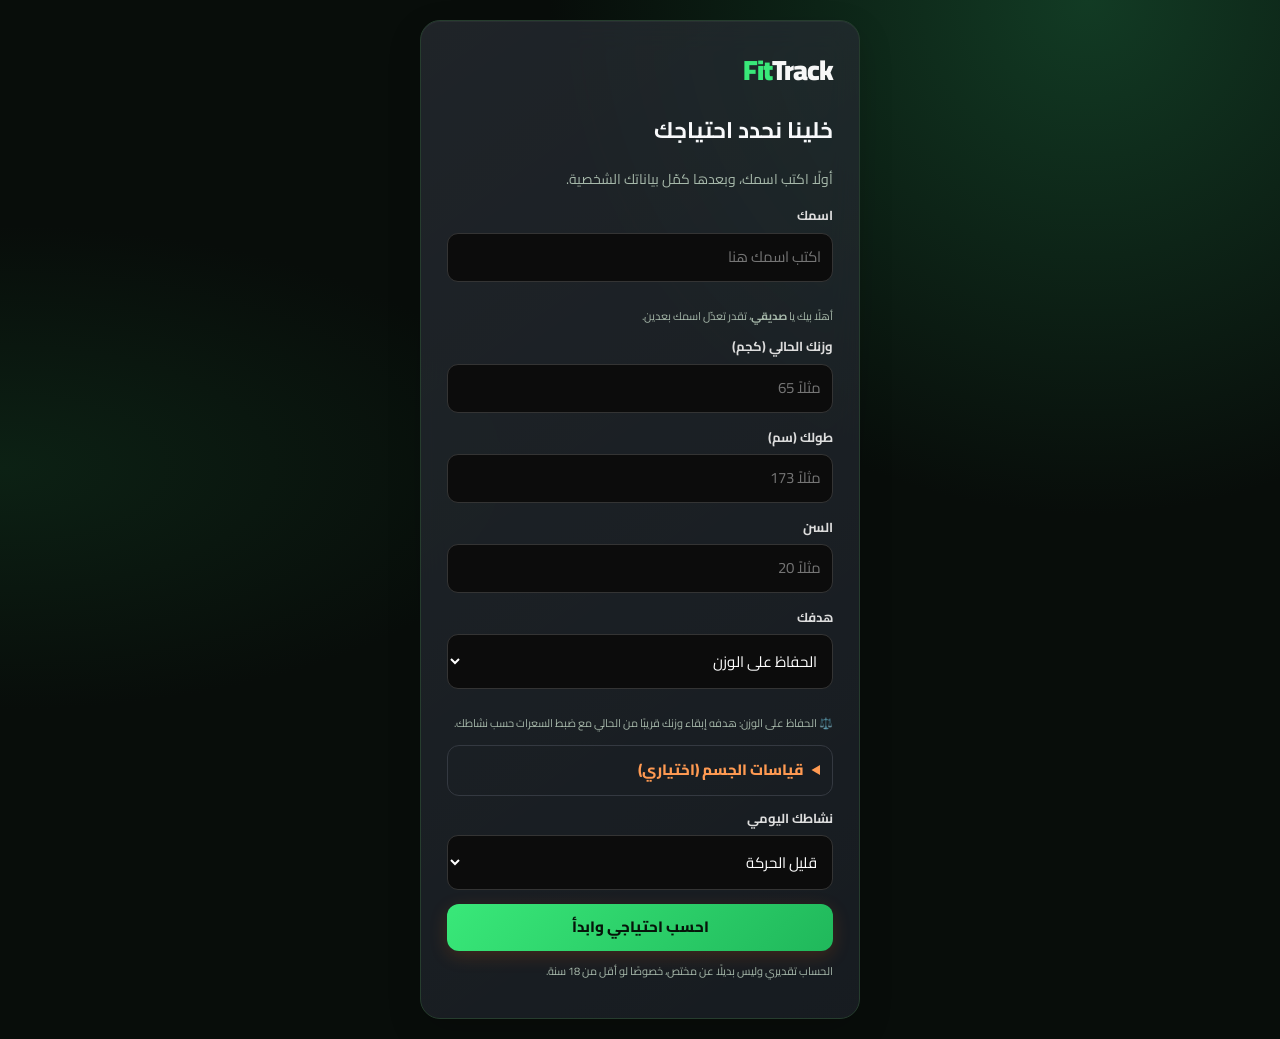
==== commit 9882688a: "Add files via upload" ====
--- a/index.html
+++ b/index.html
@@ -11,10 +11,10 @@
 </div>
 
 <div id="login" class="login-wrap"><form id="loginForm" class="login-card"><img class="app-icon login-icon" src="./icon.png" alt="FitTrack" onerror="this.style.display='none'"><div class="brand" dir="ltr"><span>Fit</span><b>Track</b></div><p class="muted">تابع صحتك وتقدمك — على جهازك 💪</p><label for="email">الإيميل</label><input id="email" type="email" placeholder="الإيميل" autocomplete="username" required><label for="pass">كلمة المرور</label><input id="pass" type="password" placeholder="كلمة المرور" autocomplete="current-password" required><button class="primary" type="submit">دخول</button><p id="loginError" class="error"></p><small class="muted">نسخة شخصية — بياناتك محفوظة على هذا الجهاز فقط.</small></form></div>
-<div id="setup" class="login-wrap hidden"><form id="profileForm" class="login-card"><div class="brand" dir="ltr"><span>Fit</span><b>Track</b></div><h2>خلينا نحدد احتياجك</h2><p class="muted">المعلومات دي لحساب <b id="profileName"></b>، وتقدر تعدلها بعدين.</p><label for="weight">وزنك الحالي (كجم)</label><input id="weight" type="number" min="25" max="350" step="0.1" required placeholder="مثلاً 65"><label for="height">طولك (سم)</label><input id="height" type="number" min="100" max="250" required placeholder="مثلاً 173"><label for="age">السن</label><input id="age" type="number" min="13" max="100" required placeholder="مثلاً 20"><label for="goal">هدفك</label><select id="goal"><option value="maintain">الحفاظ على الوزن</option><option value="cut">تنشيف / خسارة دهون</option><option value="bulk">تضخيم / زيادة عضل</option><option value="fitness">لياقة وصحة عامة</option></select><p id="goalDescription" class="muted tiny goal-description" aria-live="polite">اختار هدفك علشان التطبيق يحدد احتياجك اليومي بصورة مناسبة.</p><details class="measure-details"><summary>قياسات الجسم (اختياري)</summary><p class="muted tiny">اكتب قياساتك بنفسك أو حدّثها دوريًا. التطبيق لا يدّعي قياس الجسم بالكاميرا أو AI بدون أداة قياس فعلية.</p><label for="waist">محيط الخصر (سم)</label><input id="waist" type="number" min="30" max="250" step="0.5" placeholder="اختياري"><label for="chest">محيط الصدر (سم)</label><input id="chest" type="number" min="30" max="250" step="0.5" placeholder="اختياري"><label for="arm">محيط الذراع (سم)</label><input id="arm" type="number" min="10" max="100" step="0.5" placeholder="اختياري"></details><label for="activityLevel">نشاطك اليومي</label><select id="activityLevel"><option value="1.2">قليل الحركة</option><option value="1.375">خفيف (1–3 أيام تمرين)</option><option value="1.55">متوسط (3–5 أيام)</option><option value="1.725">عالٍ (6–7 أيام)</option></select><button class="primary">احسب احتياجي وابدأ</button><p class="muted tiny">الحساب تقديري وليس بديلًا عن مختص، خصوصًا لو أقل من 18 سنة.</p></form></div>
+<div id="setup" class="login-wrap hidden"><form id="profileForm" class="login-card"><div class="brand" dir="ltr"><span>Fit</span><b>Track</b></div><h2>خلينا نحدد احتياجك</h2><p class="muted">أولًا اكتب اسمك، وبعدها كمّل بياناتك الشخصية.</p><label for="displayName">اسمك</label><input id="displayName" type="text" maxlength="40" autocomplete="name" placeholder="اكتب اسمك هنا" required><p class="muted tiny">أهلًا بيك يا <b id="profileName">صديقي</b>، تقدر تعدّل اسمك بعدين.</p><label for="weight">وزنك الحالي (كجم)</label><input id="weight" type="number" min="25" max="350" step="0.1" required placeholder="مثلاً 65"><label for="height">طولك (سم)</label><input id="height" type="number" min="100" max="250" required placeholder="مثلاً 173"><label for="age">السن</label><input id="age" type="number" min="13" max="100" required placeholder="مثلاً 20"><label for="goal">هدفك</label><select id="goal"><option value="maintain">الحفاظ على الوزن</option><option value="cut">تنشيف / خسارة دهون</option><option value="bulk">تضخيم / زيادة عضل</option><option value="fitness">لياقة وصحة عامة</option></select><p id="goalDescription" class="muted tiny goal-description" aria-live="polite">اختار هدفك علشان التطبيق يحدد احتياجك اليومي بصورة مناسبة.</p><details class="measure-details"><summary>قياسات الجسم (اختياري)</summary><p class="muted tiny">اكتب قياساتك بنفسك أو حدّثها دوريًا. التطبيق لا يدّعي قياس الجسم بالكاميرا أو AI بدون أداة قياس فعلية.</p><label for="waist">محيط الخصر (سم)</label><input id="waist" type="number" min="30" max="250" step="0.5" placeholder="اختياري"><label for="chest">محيط الصدر (سم)</label><input id="chest" type="number" min="30" max="250" step="0.5" placeholder="اختياري"><label for="arm">محيط الذراع (سم)</label><input id="arm" type="number" min="10" max="100" step="0.5" placeholder="اختياري"></details><label for="activityLevel">نشاطك اليومي</label><select id="activityLevel"><option value="1.2">قليل الحركة</option><option value="1.375">خفيف (1–3 أيام تمرين)</option><option value="1.55">متوسط (3–5 أيام)</option><option value="1.725">عالٍ (6–7 أيام)</option></select><button class="primary">احسب احتياجي وابدأ</button><p class="muted tiny">الحساب تقديري وليس بديلًا عن مختص، خصوصًا لو أقل من 18 سنة.</p></form></div>
 <div id="app" class="hidden"><header class="topbar"><div class="brand brandline" dir="ltr"><img class="app-icon" src="./icon.png" alt="FitTrack" onerror="this.style.display='none'"><span>Fit</span><b>Track</b></div><div class="top-actions"><span id="hello"></span><button id="logout" class="quiet">بياناتي</button></div></header><main class="wrap"><section class="welcome"><div><p class="eyebrow">YOUR PROGRESS, EVERY DAY</p><h1>خليك أقوى، كل يوم.</h1><p class="muted">ملخص يومك: السعرات، التغذية، المياه والنشاط.</p><button id="editProfile" class="secondary compact">تعديل بياناتي وهدفي</button></div></section>
 
-<nav class="nav"><button class="navbtn active" data-page="home"><span>⌂</span><small>الرئيسية</small></button><button class="navbtn" data-page="activity"><span class="nav-dumbbell" aria-hidden="true"><svg viewBox="0 0 32 24" focusable="false"><path d="M2 7h4v10H2zM7 4h5v16H7zM12 10h8v4h-8zM20 4h5v16h-5zM26 7h4v10h-4z" fill="currentColor"/></svg></span><small>التمرين</small></button><button class="navbtn" data-page="food"><span>🥗</span><small>التغذية</small></button><button class="navbtn" data-page="muscles"><span>💪</span><small>العضلات</small></button><button class="navbtn" data-page="more"><span>☰</span><small>المزيد</small></button></nav>
+<nav class="nav"><button class="navbtn active" data-page="home"><span>⌂</span><small>الرئيسية</small></button><button class="navbtn" data-page="activity"><span class="nav-cementfit" aria-hidden="true"><img src="./cementfit-logo.png" alt="CementFit"></span><small>التمرين</small></button><button class="navbtn" data-page="food"><span>🥗</span><small>التغذية</small></button><button class="navbtn" data-page="muscles"><span>💪</span><small>العضلات</small></button><button class="navbtn" data-page="more"><span>☰</span><small>المزيد</small></button></nav>
 <section id="home" class="page"><div class="section-title"><h2>ملخص النهارده</h2><span class="pill" id="date"></span></div><section class="quickstats"><div class="stat calories"><small>🔥 السعرات</small><div class="gauge" id="calGauge"><div class="gauge-inner"><strong id="calGoal">—</strong><small>سعرة</small></div></div><small id="calEaten">أكمل بياناتك أولًا</small></div><div class="stat waterstat"><small>💧 المياه</small><div class="gauge" id="waterGauge"><div class="gauge-inner"><strong id="waterGoal">—</strong><small>مل</small></div></div><small id="waterToday">أكمل بياناتك أولًا</small></div><div class="stat sleepstat"><small>🌙 النوم</small><div class="gauge" id="sleepGauge"><div class="gauge-inner"><strong id="sleepValue">—</strong><small>ساعة</small></div></div><small id="sleepQuality">سجّل نومك</small></div><div class="stat activitystat"><small>🏃 إجمالي جريك</small><strong id="myRunTotal">0 كم</strong><small id="myWorkoutTotal">0 تمرين</small></div></section><article class="panel reset-panel"><h3>🌙 يومك بيبدأ إمتى؟</h3><p class="muted">اختار الساعة اللي بتنام/بتعتبر عندها بداية يومك. عندها بيتصفّر عداد السعرات والمياه وباقي الاحتياجات اليومية تلقائيًا، وسجلاتك القديمة بتفضل محفوظة.</p><label for="resetHour">موعد بداية يومي الجديد</label><select id="resetHour"><option value="0">00:00 (منتصف الليل)</option><option value="1">01:00</option><option value="2">02:00</option><option value="3">03:00</option><option value="4">04:00</option><option value="5">05:00</option><option value="6">06:00</option><option value="7">07:00</option><option value="8">08:00</option><option value="9">09:00</option><option value="10">10:00</option><option value="11">11:00</option><option value="12">12:00 (12 الضهر)</option><option value="13">13:00</option><option value="14">14:00</option><option value="15">15:00</option><option value="16">16:00</option><option value="17">17:00</option><option value="18">18:00</option><option value="19">19:00</option><option value="20">20:00</option><option value="21">21:00</option><option value="22">22:00</option><option value="23">23:00</option></select><small id="resetStatus" class="muted tiny"></small></article><article class="panel macro-panel"><h3>🥗 الماكروز بتاعتك النهارده</h3><div id="dailyMacros" class="facts"><p class="muted">سجّل وجبة لعرض البروتين والكربوهيدرات والدهون.</p></div></article><article class="panel"><h3>🎯 ملخص احتياجك</h3><div id="needsSummary"></div></article><div class="section-title"><h2>اختصاراتك</h2></div><div class="cards two home-shortcuts"><article class="panel shortcut-card"><h3>💧 المياه</h3><p id="homeWaterSummary" class="muted">—</p><button class="secondary goto" data-go="water">متابعة المياه</button></article><article class="panel shortcut-card"><h3>🔥 السعرات</h3><p id="homeCalories" class="muted">—</p><button class="secondary goto" data-go="food">تسجيل وجبة</button></article><article class="panel shortcut-card"><h3>📅 الجدول الأسبوعي</h3><button class="secondary goto" data-go="schedule">الجدول الأسبوعي</button><button class="secondary goto" data-go="challenges">التحديات</button></article><article class="panel shortcut-card"><h3>📋 سجل التمرين</h3><button class="secondary goto" data-go="activityHistory">عرض السجل</button></article><article class="panel shortcut-card"><h3>📅 سجل الأيام</h3><p class="muted">السعرات والبروتين والمياه والنوم لكل يوم.</p><button class="secondary goto" data-go="dailyHistory">فتح السجل</button></article></div><div class="section-title"><h2>تحدي اليوم</h2><button class="textbtn goto" data-go="challenges">كل التحديات ←</button></div><div id="homeDailyChallenge" class="panel"></div><div class="section-title"><h2 id="homeCompareTitle">ملخصك الشخصي</h2><button class="textbtn goto" data-go="compare">عرض السجل ←</button></div><div id="homeCompare" class="cards two"></div></section>
 <section id="muscles" class="page hidden"><div class="section-title"><div><h2>💪 خريطة العضلات والتعافي</h2><p class="muted">تابع آخر تمرين ودرجة التعافي التقديرية لكل عضلة.</p></div></div><div class="section-title"><h2>خريطة العضلات والتعافي</h2><span class="pill">تقدير من سجل التمرين</span></div><article class="panel muscle-panel"><p class="muted">اللون البرتقالي يعني إجهادًا تقديريًا أعلى. الجري والمشي اليدوي وGPS والتمارين المسجلة كلها تؤثر في الخريطة؛ المسافة والمدة والـ Pace تصنف الحمل التقريبي، والحذف يعيد الحساب من السجل المتبقي. ده تقدير تدريبي وليس قياسًا طبيًا.</p><div class="body-maps"><div class="body-map"><b>الأمام</b><svg viewBox="0 0 160 280" role="img" aria-label="خريطة العضلات الأمامية"><circle cx="80" cy="22" r="16" class="body-base"/><path class="body-base" d="M64 39 Q53 39 45 48 Q37 56 34 69 L26 108 Q24 120 32 126 Q40 132 46 121 L56 89 L58 113 Q59 127 55 143 L50 192 Q48 207 58 214 Q68 219 73 206 L80 159 L87 206 Q92 219 102 214 Q112 207 110 192 L105 143 Q101 127 102 113 L104 89 L114 121 Q120 132 128 126 Q136 120 134 108 L126 69 Q123 56 115 48 Q107 39 96 39 L91 43 Q80 47 69 43Z"/><path class="muscle-zone" data-muscle="chest" d="M56 56 Q62 49 77 52 Q80 53 80 58 Q80 53 83 52 Q98 49 104 56 Q104 67 99 77 Q90 83 80 78 Q70 83 61 77 Q56 67 56 56Z"/><path class="muscle-zone" data-muscle="upperChest" d="M59 54 Q68 49 78 53 L79 61 Q68 57 60 64Z M101 54 Q92 49 82 53 L81 61 Q92 57 100 64Z"/><path class="muscle-zone" data-muscle="frontDelts" d="M45 54 Q51 47 59 49 L57 62 Q51 66 47 70Z M115 54 Q109 47 101 49 L103 62 Q109 66 113 70Z"/><path class="muscle-zone" data-muscle="obliques" d="M60 82 Q65 80 68 84 L66 111 Q63 117 59 119 L57 99Z M100 82 Q95 80 92 84 L94 111 Q97 117 101 119 L103 99Z"/><path class="muscle-zone" data-muscle="forearms" d="M32 112 Q36 112 40 113 L37 128 Q34 132 31 127Z M120 113 Q124 112 128 112 L129 127 Q126 132 123 128Z"/><path class="muscle-zone" data-muscle="shoulders" d="M45 54 Q55 44 63 48 L60 68 L48 75Z M97 48 Q105 44 115 54 L112 75 L100 68Z"/><path class="muscle-zone" data-muscle="bicepsLong" d="M38 77 L42 79 L39 94 L35 98Z M118 79 L122 77 L125 98 L121 94Z"/><path class="muscle-zone" data-muscle="bicepsShort" d="M42 79 L47 80 L43 96 L39 94Z M113 80 L118 79 L121 94 L117 96Z"/><path class="muscle-zone" data-muscle="triceps" d="M35 98 L43 96 L43 112 L34 112Z M117 96 L125 98 L126 112 L117 112Z"/><path class="muscle-zone" data-muscle="abs" d="M65 83 Q72 81 79 84 Q80 86 80 91 Q80 86 81 84 Q88 81 95 83 L93 119 Q90 126 83 126 L82 105 L78 105 L77 126 Q70 126 67 119Z"/><path class="muscle-zone" data-muscle="vastusLateralis" d="M60 134 Q63 130 68 135 Q67 151 63 169 Q62 174 59 176 Q57 157 60 134Z M92 135 Q97 130 100 134 Q103 157 101 176 Q98 174 97 169 Q93 151 92 135Z"/><path class="muscle-zone" data-muscle="rectusFemoris" d="M69 135 Q73 132 78 136 Q77 155 71 171 Q68 175 64 173 Q66 153 69 135Z M82 136 Q87 132 91 135 Q94 153 96 173 Q92 175 89 171 Q83 155 82 136Z"/><path class="muscle-zone" data-muscle="vastusMedialis" d="M70 166 L78 163 L70 174 L59 176Z M82 163 L90 166 L101 176 L90 174Z"/><path class="muscle-zone" data-muscle="tibialisAnterior" d="M60 177 L64 178 L63 202 L60 207Z M96 178 L101 177 L100 207 L97 202Z"/><path class="muscle-zone" data-muscle="gastrocnemius" d="M64 179 Q67 173 71 178 Q72 187 68 194 L63 199 Q61 190 64 179Z M89 178 Q93 173 96 179 Q99 190 97 199 L92 194 Q88 187 89 178Z"/><path class="muscle-zone" data-muscle="soleus" d="M63 198 L68 193 L68 201 L60 207Z M92 193 L97 198 L100 207 L92 201Z"/></svg></div><div class="body-map"><b>الخلف</b><svg viewBox="0 0 160 280" role="img" aria-label="خريطة العضلات الخلفية"><circle cx="80" cy="22" r="16" class="body-base"/><path class="body-base" d="M64 39 Q53 39 45 48 Q37 56 34 69 L26 108 Q24 120 32 126 Q40 132 46 121 L56 89 L58 113 Q59 127 55 143 L50 192 Q48 207 58 214 Q68 219 73 206 L80 159 L87 206 Q92 219 102 214 Q112 207 110 192 L105 143 Q101 127 102 113 L104 89 L114 121 Q120 132 128 126 Q136 120 134 108 L126 69 Q123 56 115 48 Q107 39 96 39 L91 43 Q80 47 69 43Z"/><path class="muscle-zone" data-muscle="back" d="M61 49 Q70 51 80 59 Q90 51 99 49 L97 73 Q94 91 80 105 Q66 91 63 73Z"/><path class="muscle-zone" data-muscle="rearDelts" d="M45 54 Q51 46 61 49 L58 64 Q51 69 47 72Z M115 54 Q109 46 99 49 L102 64 Q109 69 113 72Z"/><path class="muscle-zone" data-muscle="lats" d="M61 65 Q66 68 70 76 L75 96 Q68 91 63 81Z M99 65 Q94 68 90 76 L85 96 Q92 91 97 81Z"/><path class="muscle-zone" data-muscle="lowerBack" d="M75 91 L85 91 L88 108 L80 114 L72 108Z"/><path class="muscle-zone" data-muscle="forearms" d="M31 112 Q36 112 40 113 L37 128 Q34 132 31 127Z M120 113 Q124 112 128 112 L129 127 Q126 132 123 128Z"/><path class="muscle-zone" data-muscle="shoulders" d="M45 54 Q55 44 63 48 L60 68 L48 75Z M97 48 Q105 44 115 54 L112 75 L100 68Z"/><path class="muscle-zone" data-muscle="triceps" d="M38 77 L49 80 L43 112 L34 112Z M111 80 L122 77 L126 112 L117 112Z"/><path class="muscle-zone" data-muscle="glutes" d="M62 105 Q80 98 98 105 L96 132 L64 132Z"/><path class="muscle-zone" data-muscle="bicepsFemoris" d="M60 134 L68 136 L64 173 L59 176Z M92 136 L100 134 L101 176 L96 173Z"/><path class="muscle-zone" data-muscle="semitendinosus" d="M68 136 L73 137 L68 174 L64 173Z M87 137 L92 136 L96 173 L92 174Z"/><path class="muscle-zone" data-muscle="semimembranosus" d="M73 137 L78 137 L70 174 L68 174Z M82 137 L87 137 L92 174 L90 174Z"/><path class="muscle-zone" data-muscle="tibialisAnterior" d="M60 177 L64 178 L63 202 L60 207Z M96 178 L101 177 L100 207 L97 202Z"/><path class="muscle-zone" data-muscle="gastrocnemius" d="M64 179 Q67 173 71 178 Q72 187 68 194 L63 199 Q61 190 64 179Z M89 178 Q93 173 96 179 Q99 190 97 199 L92 194 Q88 187 89 178Z"/><path class="muscle-zone" data-muscle="soleus" d="M63 198 L68 193 L68 201 L60 207Z M92 193 L97 198 L100 207 L92 201Z"/></svg></div></div><div id="muscleRecovery" class="recovery-grid"></div><p class="muted tiny">التقسيم التشريحي يشمل رؤوس الباي والتراي، أجزاء الفخذ والسمانة السطحية والعميقة. Easy run عادةً جري قصير/أبطأ، وLong run يتحدد أساسًا بالمسافة الطويلة؛ تقدير الاستشفاء لا يستبدل إحساسك بالتعب أو الألم والنوم والتغذية.</p><button class="primary goto" data-go="activity">سجّل تمرين جديد</button></article></section>
 <section id="food" class="page hidden"><div class="section-title"><div><h2>🍽️ الأكل والشرب</h2><p class="muted">ابحث عن الصنف وحدد الكمية بالجرام.</p></div></div><div class="panel"><button id="openFoodCamera" class="primary ai-photo-btn" type="button">📸 صوّر أكلك بالـ AI</button><p class="muted tiny">حلّل الصورة ثم راجع الأصناف والكميات وعدّل القيم قبل التسجيل.</p><input id="foodSearch" placeholder="ابحث: رز أصفر، فراخ، شيبسي، بالانس، بسكويت، موز..." aria-label="بحث عن الطعام"><button id="toggleCustomFood" class="secondary" type="button">＋ إضافة طعام مخصص</button><div id="customFoodForm" class="panel hidden"><h3>إضافة طعام من عندك</h3><p class="muted tiny">اكتب القيم الموجودة على العبوة لكل 100 جم/مل، أو للحصة التي تحددها.</p><div class="custom-food-grid"><label>اسم الطعام<input id="customFoodName" placeholder="مثلاً: زبادي ماركة معينة" required></label><label>وزن الحصة (جم/مل)<input id="customFoodServing" type="number" min="1" value="100"></label><label>السعرات<input id="customFoodKcal" type="number" min="0" step="0.1" value="0"></label><label>البروتين (جم)<input id="customFoodProtein" type="number" min="0" step="0.1" value="0"></label><label>الكربوهيدرات (جم)<input id="customFoodCarbs" type="number" min="0" step="0.1" value="0"></label><label>الدهون (جم)<input id="customFoodFat" type="number" min="0" step="0.1" value="0"></label><label>الألياف (جم)<input id="customFoodFiber" type="number" min="0" step="0.1" value="0"></label><label>التصنيف<select id="customFoodCat"><option>أكل</option><option>مشروب</option><option>سوبر ماركت</option></select></label></div><button id="saveCustomFood" class="primary" type="button">حفظ الطعام واختياره</button></div><button id="toggleFoodList" class="secondary food-toggle" type="button" aria-expanded="false">🍽️ عرض الأصناف</button><div id="categories" class="chips hidden"></div><div class="food-layout"><div id="foodList" class="food-list hidden"></div><div class="panel selected-food"><h3 id="chosenName">اختار صنف</h3><p class="muted" id="chosenServing">القيم تقديرية</p><label for="grams">الكمية بالجرام / مل (اختياري)</label><div class="gram-control"><input id="grams" type="number" min="1" step="1" placeholder="مثلاً 150"><span>جم / مل</span></div><label for="foodCount">العدد أو الحصص (اختياري)</label><input id="foodCount" type="number" min="0.25" step="0.25" value="1" placeholder="مثلاً 2 بيضة أو 1 كوب"><div id="nutritionFacts" class="facts"></div><label for="mealType">التصنيف</label><select id="mealType"><option>فطار</option><option>غداء</option><option>عشاء</option><option>سناك</option><option>مشروب</option></select><button id="logFood" class="primary" type="button">+ أضف الصنف للوجبة</button><div id="mealBasket" class="meal-basket panel"><h3>🧺 أصناف الوجبة</h3><p class="muted tiny">اختار صنف واضغط «أضف الصنف للوجبة» لإضافة أكثر من حاجة.</p><div id="mealBasketItems" class="stack"><p class="muted">لسه ما ضفتش أصناف.</p></div><div id="mealBasketTotals" class="facts"></div><button id="saveMealBasket" class="primary" type="button" disabled>سجّل كل الأصناف مع بعض</button><button id="clearMealBasket" class="secondary compact" type="button">تفريغ الوجبة</button></div><p class="muted tiny">القيم الغذائية تقديرية وتختلف حسب النوع والعلامة التجارية وطريقة التحضير. أدخل الوزن الفعلي للحصول على تقدير أدق.</p></div></div></div><div class="section-title"><h2>سجل أكلي — كل الأيام</h2></div><div id="foodLog" class="stack"></div></section>
--- a/style.css
+++ b/style.css
@@ -1,4 +1,4 @@
-@import url('https://fonts.googleapis.com/css2?family=Cairo:wght@400;600;700;800;900&display=swap');:root{--bg:#090909;--panel:#141414;--panel2:#1c1c1c;--orange:#ff6500;--orange2:#ff8a35;--text:#f7f7f7;--muted:#aaa;--line:#2b2b2b;--blue:#65cfff;--green:#69d391}*{box-sizing:border-box}body{margin:0;background:radial-gradient(ellipse at 85% 0%,#301505 0,transparent 32%),var(--bg);color:var(--text);font-family:'Cairo',Arial,sans-serif}button,input,select{font:inherit}button{cursor:pointer;border:0;border-radius:12px;padding:11px 14px;font-weight:800}input,select{width:100%;background:#0c0c0c;border:1px solid #343434;color:white;border-radius:11px;padding:11px;margin:6px 0 14px;outline:none}input:focus,select:focus{border-color:var(--orange)}label{display:block;font-size:13px;color:#ddd;font-weight:700}.hidden{display:none!important}.login-wrap{min-height:100vh;display:grid;place-items:center;padding:20px}.login-card{width:min(440px,100%);background:#141414;border:1px solid #333;border-radius:24px;padding:26px;box-shadow:0 20px 70px #000}.brand{font-weight:900;font-size:28px;letter-spacing:-1px}.brand span{color:var(--orange)}.brandline{display:flex;align-items:center;gap:7px}.app-icon{width:34px;height:34px;object-fit:contain;border-radius:9px}.login-icon{display:block;width:76px;height:76px;margin:0 auto 10px}.hero-icon{width:85px;height:85px;object-fit:contain;border-radius:20px}.muted{color:var(--muted);font-size:14px}.primary{background:linear-gradient(120deg,var(--orange),#ff7d1f);color:#fff;width:100%;box-shadow:0 6px 18px #ff650022}.secondary{background:#252525;color:#fff;width:100%;margin-top:8px;border:1px solid #363636}.compact{width:auto;padding:8px 12px;font-size:12px}.quiet{background:transparent;color:#ddd;border:1px solid #383838}.error{color:#ff8a8a}.topbar{height:66px;display:flex;align-items:center;justify-content:space-between;padding:0 max(18px,calc((100vw - 1100px)/2));border-bottom:1px solid #262626;background:#0c0c0ceF;position:sticky;top:0;z-index:5;backdrop-filter:blur(12px)}.top-actions{display:flex;gap:12px;align-items:center}.wrap{max-width:1100px;margin:auto;padding:20px}.welcome{display:flex;align-items:center;justify-content:space-between;background:linear-gradient(110deg,#221207,#151515 65%);border:1px solid #49260f;border-radius:22px;padding:22px;margin-bottom:16px}.welcome h1{margin:4px 0;font-size:clamp(22px,4vw,34px)}.eyebrow{color:var(--orange2);font-size:11px;font-weight:900;letter-spacing:1.4px}.quickstats{display:grid;grid-template-columns:repeat(3,1fr);gap:10px;margin:14px 0}.stat{background:#151515;border:1px solid #292929;border-radius:15px;padding:12px 16px}.stat small{display:block;color:var(--muted)}.stat strong{font-size:clamp(17px,2.5vw,24px);color:var(--orange2)}.waterstat strong,.waterpanel h3{color:var(--blue)}.activitystat strong{color:var(--green)}.nav{display:flex;gap:8px;overflow:auto;padding:5px 0 15px;scrollbar-width:thin}.navbtn{white-space:nowrap;background:#181818;color:#bbb;border:1px solid #292929}.navbtn.active{background:var(--orange);color:white;border-color:var(--orange)}.page{animation:fade .2s ease}@keyframes fade{from{opacity:.5;transform:translateY(3px)}to{opacity:1;transform:none}}.section-title{display:flex;align-items:center;justify-content:space-between;gap:12px;margin:16px 0}.section-title h2{margin:0;font-size:22px}.section-title p{margin:3px 0}.cards{display:grid;gap:13px;margin:12px 0 22px}.two{grid-template-columns:repeat(2,minmax(0,1fr))}.panel{background:var(--panel);border:1px solid var(--line);border-radius:17px;padding:17px;margin-bottom:13px}.panel h3{margin:0 0 10px;font-size:17px}.progress{height:8px;border-radius:99px;background:#303030;overflow:hidden;margin:14px 0}.progress span{display:block;width:0;height:100%;background:var(--orange);border-radius:99px;transition:width .2s}.waterstat .progress span,.waterpanel .progress span{background:var(--blue)}.calories .progress span{background:#ffb15c}.pill{background:#252525;border:1px solid #373737;color:#ddd;border-radius:99px;padding:5px 10px;font-size:12px}.textbtn{background:transparent;color:var(--orange2);padding:5px}.chips{display:flex;gap:7px;flex-wrap:wrap;margin:4px 0 15px}.chip{background:#242424;color:#ddd;border:1px solid #373737;padding:7px 12px;font-size:12px}.chip.active{background:#522508;border-color:var(--orange);color:#ffb17a}.food-layout{display:grid;grid-template-columns:1.1fr .9fr;gap:14px}.food-list{display:grid;grid-template-columns:repeat(2,minmax(0,1fr));gap:8px;align-content:start}.food-item{background:#1d1d1d;border:1px solid #303030;border-radius:12px;text-align:right;padding:11px;color:white}.food-item strong{display:block;font-size:14px}.food-item small{display:block;color:#aaa;font-size:11px;margin-top:4px}.food-item.active{border-color:var(--orange);background:#2a170c}.selected-food{margin:0;align-self:start}.gram-control{display:flex;align-items:center;gap:10px}.gram-control input{flex:1}.gram-control span{white-space:nowrap;color:var(--muted);font-size:12px}.facts{display:grid;grid-template-columns:repeat(2,minmax(0,1fr));gap:8px;margin:12px 0}.fact{background:#202020;border-radius:10px;padding:10px;border-bottom:2px solid var(--fact)}.fact small{display:block;color:var(--muted);font-size:11px}.fact strong{font-size:17px}.fact strong small{display:inline}.tiny{font-size:11px;line-height:1.7}.stack{display:grid;gap:8px;margin-bottom:20px}.log-item{display:flex;align-items:center;justify-content:space-between;gap:12px;background:#151515;border:1px solid #292929;border-radius:12px;padding:12px}.log-item strong{display:block}.log-item small{color:var(--muted)}.log-right{text-align:left;white-space:nowrap}.log-right b{color:var(--orange2)}.person-card{background:#161616;border:1px solid #303030;border-radius:16px;padding:16px}.person-card.me-card{border-color:#7a3b12}.person-card h3{margin:0 0 10px}.person-card .big{font-size:28px;color:var(--orange2);font-weight:900}.person-card .big small{font-size:12px}.person-card .mini{display:flex;justify-content:space-between;color:#bbb;border-top:1px solid #292929;padding-top:9px;margin-top:9px;font-size:13px}.barrow{display:grid;grid-template-columns:55px 1fr 80px;align-items:center;gap:9px;margin:12px 0}.bar{height:9px;background:#333;border-radius:99px;overflow:hidden}.bar span{display:block;height:100%;background:var(--blue);border-radius:99px}.challenge{border:1px solid #333;background:#1a1a1a;border-radius:12px;padding:11px;margin:8px 0}.challenge strong{display:block}.challenge small{color:var(--muted)}.water-actions{display:grid;grid-template-columns:1fr 1fr;gap:8px}.waterbtn{background:#102d3a;border:1px solid #23556a;color:#9de4ff}.needline{display:flex;justify-content:space-between;gap:8px;border-bottom:1px solid #2c2c2c;padding:10px 0;font-size:13px}.needline b{color:#ffb27a;text-align:left}.day-panel h3{color:#ffb27a}.plan-row{display:flex;align-items:center;gap:8px;border-top:1px solid #2c2c2c;padding:10px 0}.plan-row>div{flex:1}.plan-row strong{display:block;font-size:13px}.plan-row small{color:var(--muted);font-size:11px}.donebtn{background:#153d2a;color:#8be4ae;padding:8px 10px;font-size:12px}.deletebtn{background:#351b1b;color:#ff9b9b;padding:7px 10px}.notice{color:#ffbc91;font-size:12px}footer{text-align:center;color:#777;font-size:12px;padding:22px 0}@media(max-width:700px){.wrap{padding:13px}.welcome{padding:16px}.hero-icon{width:60px;height:60px}.two{grid-template-columns:1fr}.quickstats{gap:7px}.stat{padding:10px}.stat strong{font-size:18px}.navbtn{padding:9px 12px;font-size:12px}.food-layout{grid-template-columns:1fr}.food-list{grid-template-columns:repeat(2,minmax(0,1fr))}.selected-food{order:2}.section-title h2{font-size:20px}.topbar{padding:0 14px}.log-item{align-items:flex-start}.log-right{font-size:12px}.plan-row{flex-wrap:wrap}.plan-row>div{min-width:55%}.barrow{grid-template-columns:45px 1fr 70px}.welcome>div{max-width:78%}}
+@import url('https://fonts.googleapis.com/css2?family=Cairo:wght@400;600;700;800;900&display=swap');:root{--bg:#090909;--panel:#141414;--panel2:#1c1c1c;--orange:#39e879;--orange2:#7af7a5;--text:#f7f7f7;--muted:#aaa;--line:#2b2b2b;--blue:#65cfff;--green:#69d391}*{box-sizing:border-box}body{margin:0;background:radial-gradient(ellipse at 85% 0%,#301505 0,transparent 32%),var(--bg);color:var(--text);font-family:'Cairo',Arial,sans-serif}button,input,select{font:inherit}button{cursor:pointer;border:0;border-radius:12px;padding:11px 14px;font-weight:800}input,select{width:100%;background:#0c0c0c;border:1px solid #343434;color:white;border-radius:11px;padding:11px;margin:6px 0 14px;outline:none}input:focus,select:focus{border-color:var(--orange)}label{display:block;font-size:13px;color:#ddd;font-weight:700}.hidden{display:none!important}.login-wrap{min-height:100vh;display:grid;place-items:center;padding:20px}.login-card{width:min(440px,100%);background:#141414;border:1px solid #333;border-radius:24px;padding:26px;box-shadow:0 20px 70px #000}.brand{font-weight:900;font-size:28px;letter-spacing:-1px}.brand span{color:var(--orange)}.brandline{display:flex;align-items:center;gap:7px}.app-icon{width:34px;height:34px;object-fit:contain;border-radius:9px}.login-icon{display:block;width:76px;height:76px;margin:0 auto 10px}.hero-icon{width:85px;height:85px;object-fit:contain;border-radius:20px}.muted{color:var(--muted);font-size:14px}.primary{background:linear-gradient(120deg,var(--orange),#ff7d1f);color:#fff;width:100%;box-shadow:0 6px 18px #39e87922}.secondary{background:#252525;color:#fff;width:100%;margin-top:8px;border:1px solid #363636}.compact{width:auto;padding:8px 12px;font-size:12px}.quiet{background:transparent;color:#ddd;border:1px solid #383838}.error{color:#ff8a8a}.topbar{height:66px;display:flex;align-items:center;justify-content:space-between;padding:0 max(18px,calc((100vw - 1100px)/2));border-bottom:1px solid #262626;background:#0c0c0ceF;position:sticky;top:0;z-index:5;backdrop-filter:blur(12px)}.top-actions{display:flex;gap:12px;align-items:center}.wrap{max-width:1100px;margin:auto;padding:20px}.welcome{display:flex;align-items:center;justify-content:space-between;background:linear-gradient(110deg,#221207,#151515 65%);border:1px solid #49260f;border-radius:22px;padding:22px;margin-bottom:16px}.welcome h1{margin:4px 0;font-size:clamp(22px,4vw,34px)}.eyebrow{color:var(--orange2);font-size:11px;font-weight:900;letter-spacing:1.4px}.quickstats{display:grid;grid-template-columns:repeat(3,1fr);gap:10px;margin:14px 0}.stat{background:#151515;border:1px solid #292929;border-radius:15px;padding:12px 16px}.stat small{display:block;color:var(--muted)}.stat strong{font-size:clamp(17px,2.5vw,24px);color:var(--orange2)}.waterstat strong,.waterpanel h3{color:var(--blue)}.activitystat strong{color:var(--green)}.nav{display:flex;gap:8px;overflow:auto;padding:5px 0 15px;scrollbar-width:thin}.navbtn{white-space:nowrap;background:#181818;color:#bbb;border:1px solid #292929}.navbtn.active{background:var(--orange);color:white;border-color:var(--orange)}.page{animation:fade .2s ease}@keyframes fade{from{opacity:.5;transform:translateY(3px)}to{opacity:1;transform:none}}.section-title{display:flex;align-items:center;justify-content:space-between;gap:12px;margin:16px 0}.section-title h2{margin:0;font-size:22px}.section-title p{margin:3px 0}.cards{display:grid;gap:13px;margin:12px 0 22px}.two{grid-template-columns:repeat(2,minmax(0,1fr))}.panel{background:var(--panel);border:1px solid var(--line);border-radius:17px;padding:17px;margin-bottom:13px}.panel h3{margin:0 0 10px;font-size:17px}.progress{height:8px;border-radius:99px;background:#303030;overflow:hidden;margin:14px 0}.progress span{display:block;width:0;height:100%;background:var(--orange);border-radius:99px;transition:width .2s}.waterstat .progress span,.waterpanel .progress span{background:var(--blue)}.calories .progress span{background:#ffb15c}.pill{background:#252525;border:1px solid #373737;color:#ddd;border-radius:99px;padding:5px 10px;font-size:12px}.textbtn{background:transparent;color:var(--orange2);padding:5px}.chips{display:flex;gap:7px;flex-wrap:wrap;margin:4px 0 15px}.chip{background:#242424;color:#ddd;border:1px solid #373737;padding:7px 12px;font-size:12px}.chip.active{background:#522508;border-color:var(--orange);color:#ffb17a}.food-layout{display:grid;grid-template-columns:1.1fr .9fr;gap:14px}.food-list{display:grid;grid-template-columns:repeat(2,minmax(0,1fr));gap:8px;align-content:start}.food-item{background:#1d1d1d;border:1px solid #303030;border-radius:12px;text-align:right;padding:11px;color:white}.food-item strong{display:block;font-size:14px}.food-item small{display:block;color:#aaa;font-size:11px;margin-top:4px}.food-item.active{border-color:var(--orange);background:#2a170c}.selected-food{margin:0;align-self:start}.gram-control{display:flex;align-items:center;gap:10px}.gram-control input{flex:1}.gram-control span{white-space:nowrap;color:var(--muted);font-size:12px}.facts{display:grid;grid-template-columns:repeat(2,minmax(0,1fr));gap:8px;margin:12px 0}.fact{background:#202020;border-radius:10px;padding:10px;border-bottom:2px solid var(--fact)}.fact small{display:block;color:var(--muted);font-size:11px}.fact strong{font-size:17px}.fact strong small{display:inline}.tiny{font-size:11px;line-height:1.7}.stack{display:grid;gap:8px;margin-bottom:20px}.log-item{display:flex;align-items:center;justify-content:space-between;gap:12px;background:#151515;border:1px solid #292929;border-radius:12px;padding:12px}.log-item strong{display:block}.log-item small{color:var(--muted)}.log-right{text-align:left;white-space:nowrap}.log-right b{color:var(--orange2)}.person-card{background:#161616;border:1px solid #303030;border-radius:16px;padding:16px}.person-card.me-card{border-color:#7a3b12}.person-card h3{margin:0 0 10px}.person-card .big{font-size:28px;color:var(--orange2);font-weight:900}.person-card .big small{font-size:12px}.person-card .mini{display:flex;justify-content:space-between;color:#bbb;border-top:1px solid #292929;padding-top:9px;margin-top:9px;font-size:13px}.barrow{display:grid;grid-template-columns:55px 1fr 80px;align-items:center;gap:9px;margin:12px 0}.bar{height:9px;background:#333;border-radius:99px;overflow:hidden}.bar span{display:block;height:100%;background:var(--blue);border-radius:99px}.challenge{border:1px solid #333;background:#1a1a1a;border-radius:12px;padding:11px;margin:8px 0}.challenge strong{display:block}.challenge small{color:var(--muted)}.water-actions{display:grid;grid-template-columns:1fr 1fr;gap:8px}.waterbtn{background:#102d3a;border:1px solid #23556a;color:#9de4ff}.needline{display:flex;justify-content:space-between;gap:8px;border-bottom:1px solid #2c2c2c;padding:10px 0;font-size:13px}.needline b{color:#ffb27a;text-align:left}.day-panel h3{color:#ffb27a}.plan-row{display:flex;align-items:center;gap:8px;border-top:1px solid #2c2c2c;padding:10px 0}.plan-row>div{flex:1}.plan-row strong{display:block;font-size:13px}.plan-row small{color:var(--muted);font-size:11px}.donebtn{background:#153d2a;color:#8be4ae;padding:8px 10px;font-size:12px}.deletebtn{background:#351b1b;color:#ff9b9b;padding:7px 10px}.notice{color:#ffbc91;font-size:12px}footer{text-align:center;color:#777;font-size:12px;padding:22px 0}@media(max-width:700px){.wrap{padding:13px}.welcome{padding:16px}.hero-icon{width:60px;height:60px}.two{grid-template-columns:1fr}.quickstats{gap:7px}.stat{padding:10px}.stat strong{font-size:18px}.navbtn{padding:9px 12px;font-size:12px}.food-layout{grid-template-columns:1fr}.food-list{grid-template-columns:repeat(2,minmax(0,1fr))}.selected-food{order:2}.section-title h2{font-size:20px}.topbar{padding:0 14px}.log-item{align-items:flex-start}.log-right{font-size:12px}.plan-row{flex-wrap:wrap}.plan-row>div{min-width:55%}.barrow{grid-template-columns:45px 1fr 70px}.welcome>div{max-width:78%}}
 
 /* FitBros usability updates */
 .logged-user-note{background:#202020;border:1px solid #343434;border-radius:12px;padding:10px 12px;margin:8px 0 14px;color:#bbb;font-size:13px}.logged-user-note b{color:#ffb27a}.history-filter{display:grid;grid-template-columns:minmax(0,1fr) auto;gap:8px;align-items:center}.history-filter input{margin-bottom:8px}.history-filter button{margin:0}.day-panel{min-width:0;box-shadow:0 6px 20px #0002}.day-panel h3{display:flex;align-items:center;gap:8px}.day-panel h3:before{content:"";display:inline-block;width:7px;height:7px;border-radius:50%;background:var(--orange)}#weeklyPlan{display:grid;grid-template-columns:repeat(2,minmax(0,1fr));gap:10px}#weeklyPlan .panel{margin:0}.app-icon,.hero-icon{background:#1b1b1b;border:1px solid #3a3a3a;flex-shrink:0}.stat{position:relative;overflow:hidden;box-shadow:0 8px 24px #0002}.stat:after{content:"";position:absolute;width:70px;height:70px;border-radius:50%;background:currentColor;opacity:.045;left:-15px;top:-20px}.calories{color:#ffb15c}.waterstat{color:#65cfff}.activitystat{color:#69d391}.stat strong{display:block;margin:4px 0}.stat .progress{height:9px;border:1px solid #ffffff0d}@media(max-width:700px){#weeklyPlan{grid-template-columns:1fr}.history-filter{grid-template-columns:1fr}.history-filter button{width:100%}}
@@ -141,7 +141,7 @@
 .settings-shell{min-height:100vh;background:radial-gradient(ellipse at 90% 0%,#25160e 0,transparent 36%),#090b0e}.settings-shell .topbar{position:sticky;top:0;z-index:10;background:rgba(9,11,14,.95);backdrop-filter:blur(12px);padding:0 max(16px,calc((100vw - 1000px)/2));display:flex;align-items:center;justify-content:space-between;border-bottom:1px solid #292f36}.settings-shell .brand{text-decoration:none}.settings-wrap{max-width:900px;padding-top:24px}.settings-wrap .section-title{margin-top:8px}.settings-wrap .panel{margin:14px 0}.settings-wrap h1{font-size:clamp(25px,4vw,34px);margin:0}.settings-grid{display:grid;grid-template-columns:repeat(2,minmax(0,1fr));gap:12px}.settings-grid>div{min-width:0}.settings-form .primary{margin-top:16px}.settings-actions{display:flex;gap:10px;flex-wrap:wrap}.settings-link{display:inline-flex;align-items:center;justify-content:center;text-decoration:none;padding:10px 16px;border-radius:12px;font-weight:800}.settings-wrap .danger-action{padding:12px;background:#351b1b;color:#ffaaaa;border:1px solid #713333;border-radius:12px;font-weight:800}.navlink{text-decoration:none;color:inherit}@media(max-width:600px){.settings-shell .topbar{padding:0 12px}.settings-shell .top-actions span{font-size:11px}.settings-grid{grid-template-columns:1fr}.settings-actions>*{width:100%;text-align:center}}
 
 /* Exercise target-muscle chips */
-.workout-targets{grid-column:1/-1;padding:10px 12px;border:1px solid rgba(255,90,0,.22);border-radius:14px;background:rgba(255,90,0,.045)}.target-chips{display:flex;flex-wrap:wrap;gap:7px;margin-top:9px}.target-chip{display:inline-flex;align-items:center;gap:6px;padding:6px 10px;border-radius:999px;border:1px solid rgba(255,90,0,.3);background:rgba(255,90,0,.09);font-size:.82rem}.target-chip b{color:var(--orange,#ff5a00)}.muscle-zone{stroke:rgba(255,255,255,.45);stroke-width:.7;transition:fill .25s,opacity .25s}
+.workout-targets{grid-column:1/-1;padding:10px 12px;border:1px solid rgba(255,90,0,.22);border-radius:14px;background:rgba(255,90,0,.045)}.target-chips{display:flex;flex-wrap:wrap;gap:7px;margin-top:9px}.target-chip{display:inline-flex;align-items:center;gap:6px;padding:6px 10px;border-radius:999px;border:1px solid rgba(255,90,0,.3);background:rgba(255,90,0,.09);font-size:.82rem}.target-chip b{color:var(--orange,#39e879)}.muscle-zone{stroke:rgba(255,255,255,.45);stroke-width:.7;transition:fill .25s,opacity .25s}
 
 /* Universal FitBros touch feedback: soft orange glow on every interactive control */
 :where(button,a,[role="button"],input[type="button"],input[type="submit"],input[type="reset"],summary,.navbtn,.settings-link,.shortcut-card,.clickable){
@@ -201,7 +201,7 @@
 .compare-metric-head b{font-size:.82rem;text-align:left;direction:rtl}
 .compare-metric small{color:var(--muted);font-size:.78rem;line-height:1.6}
 .compare-needs-card .progress{height:9px;border-radius:999px;overflow:hidden;background:rgba(255,255,255,.09)}
-.compare-needs-card .progress span{display:block;height:100%;border-radius:inherit;background:linear-gradient(90deg,#ff5a00,#ff9a45);transition:width .35s ease}
+.compare-needs-card .progress span{display:block;height:100%;border-radius:inherit;background:linear-gradient(90deg,#39e879,#ff9a45);transition:width .35s ease}
 .compare-needs-card .water-progress span{background:linear-gradient(90deg,#ff7a18,#ffd166)}
 .compare-needs-card .sleep-progress span{background:linear-gradient(90deg,#a56eff,#d4b6ff)}
 
@@ -291,10 +291,10 @@
 .splash-icon{display:block;width:clamp(150px,43vw,230px);height:clamp(150px,43vw,230px);object-fit:contain;border-radius:27%;filter:drop-shadow(0 0 16px rgba(255,91,0,.45));animation:splashIconIn 1.05s cubic-bezier(.2,.75,.25,1) both}
 .splash-signature{margin-top:26px;font-family:'Dancing Script','Brush Script MT',cursive;font-size:clamp(31px,8.2vw,47px);font-weight:600;line-height:1.18;white-space:nowrap;text-shadow:0 3px 16px #000,0 0 22px rgba(255,89,0,.18);direction:ltr}
 .splash-signature span{font-family:inherit;color:#e7e7e7;font-weight:500}.splash-signature strong{font-family:inherit;color:#ff6a0a;font-weight:700}
-.splash-underline{height:3px;width:180px;margin:8px 0 46px;border-radius:99px;background:linear-gradient(90deg,transparent,#ff5a00 16%,#ff8a2a 75%,transparent);box-shadow:0 0 13px rgba(255,90,0,.48);transform:rotate(-4deg);animation:splashLine 1.1s .25s both}
+.splash-underline{height:3px;width:180px;margin:8px 0 46px;border-radius:99px;background:linear-gradient(90deg,transparent,#39e879 16%,#ff8a2a 75%,transparent);box-shadow:0 0 13px rgba(255,90,0,.48);transform:rotate(-4deg);animation:splashLine 1.1s .25s both}
 .splash-progress{direction:ltr;width:132px;height:7px;overflow:hidden;border-radius:99px;background:rgba(255,255,255,.13);box-shadow:inset 0 1px 2px #0008}
-.splash-progress span{display:block;width:38%;height:100%;border-radius:inherit;background:linear-gradient(90deg,#ff4c00,#ff8b24);box-shadow:0 0 12px rgba(255,90,0,.6);animation:splashLoading 1.35s cubic-bezier(.45,0,.55,1) infinite}
-.splash-glow{position:absolute;width:220px;height:220px;border-radius:50%;filter:blur(90px);background:#ff5a00;opacity:.13;pointer-events:none}.splash-glow-one{top:-110px;left:-100px}.splash-glow-two{bottom:-130px;right:-80px;opacity:.18}
+.splash-progress span{display:block;width:38%;height:100%;border-radius:inherit;background:linear-gradient(90deg,#2bd66d,#ff8b24);box-shadow:0 0 12px rgba(255,90,0,.6);animation:splashLoading 1.35s cubic-bezier(.45,0,.55,1) infinite}
+.splash-glow{position:absolute;width:220px;height:220px;border-radius:50%;filter:blur(90px);background:#39e879;opacity:.13;pointer-events:none}.splash-glow-one{top:-110px;left:-100px}.splash-glow-two{bottom:-130px;right:-80px;opacity:.18}
 @keyframes splashRise{from{opacity:0;transform:translateY(16px)}to{opacity:1;transform:translateY(0)}}
 @keyframes splashIconIn{from{opacity:0;transform:scale(.82)}to{opacity:1;transform:scale(1)}}
 @keyframes splashLine{from{opacity:0;transform:scaleX(.4) rotate(-4deg)}to{opacity:1;transform:scaleX(1) rotate(-4deg)}}
@@ -322,11 +322,11 @@
 .food-row{display:flex;align-items:stretch;gap:5px;min-width:0}.food-row .food-item{flex:1;min-width:0;width:100%;}
 
 /* FitBros exercise search */
-.workout-search-results{display:grid;gap:7px;max-height:260px;overflow:auto;margin:8px 0 12px;padding:5px;border:1px solid #38312c;border-radius:14px;background:#111418}.workout-result{display:flex;align-items:center;justify-content:space-between;gap:10px;width:100%;text-align:right;padding:11px 12px;border:1px solid #2d3035;border-radius:10px;background:#1a1d21;color:#f4f4f5;cursor:pointer}.workout-result:active,.workout-result.selected{border-color:#ff5a00;background:rgba(255,90,0,.13)}.workout-result small{white-space:nowrap;color:#ffab70;font-size:11px}.home-workout-panel #workoutSearch{border-color:#5b3825;background:#101114}.home-workout-panel #workoutSearch:focus{outline:1px solid #ff5a00;box-shadow:0 0 0 3px #ff5a0022}.workout-fields{grid-template-columns:repeat(2,minmax(0,1fr))}.workout-fields>div:first-child{grid-column:1/-1}
+.workout-search-results{display:grid;gap:7px;max-height:260px;overflow:auto;margin:8px 0 12px;padding:5px;border:1px solid #38312c;border-radius:14px;background:#111418}.workout-result{display:flex;align-items:center;justify-content:space-between;gap:10px;width:100%;text-align:right;padding:11px 12px;border:1px solid #2d3035;border-radius:10px;background:#1a1d21;color:#f4f4f5;cursor:pointer}.workout-result:active,.workout-result.selected{border-color:#39e879;background:rgba(255,90,0,.13)}.workout-result small{white-space:nowrap;color:#ffab70;font-size:11px}.home-workout-panel #workoutSearch{border-color:#5b3825;background:#101114}.home-workout-panel #workoutSearch:focus{outline:1px solid #39e879;box-shadow:0 0 0 3px #39e87922}.workout-fields{grid-template-columns:repeat(2,minmax(0,1fr))}.workout-fields>div:first-child{grid-column:1/-1}
 /* Workout builder: clear, comfortable inputs and searchable exercise picker */
 .home-workout-panel .workout-search-results{position:relative;z-index:4;max-height:300px;padding:8px;background:#101318;border:1px solid #59402e;box-shadow:0 12px 28px #0008}
 .home-workout-panel .workout-result{min-height:48px;background:#1b2026;border:1px solid #343b43;border-radius:12px;color:#f7f7f7}
-.home-workout-panel .workout-result:active,.home-workout-panel .workout-result.selected{background:#382113;border-color:#ff6500}
+.home-workout-panel .workout-result:active,.home-workout-panel .workout-result.selected{background:#382113;border-color:#39e879}
 .home-workout-panel .workout-result small{white-space:nowrap;color:#ffb47c;font-size:11px}
 .home-workout-panel .workout-fields{display:grid;grid-template-columns:repeat(2,minmax(0,1fr));gap:12px;margin:14px 0}
 .home-workout-panel .workout-fields>div{min-width:0;background:#15191e;border:1px solid #343a42;border-radius:14px;padding:10px}
@@ -334,7 +334,7 @@
 .home-workout-panel .workout-fields input{height:52px;margin:7px 0 0;padding:12px 14px;border:1px solid #424a54;background:#090b0e;border-radius:11px;font-size:18px;text-align:center;color:#fff}
 .home-workout-panel .workout-fields input:focus{border-color:#ff780f;box-shadow:0 0 0 3px #ff780f22}
 .home-workout-panel label[for="workoutWeight"]:before{content:'🏋️';font-size:17px}
-.home-workout-panel label[for="workoutSets"]:before{content:'▦';font-size:18px;color:#ff8a35}
+.home-workout-panel label[for="workoutSets"]:before{content:'▦';font-size:18px;color:#7af7a5}
 .home-workout-panel label[for="workoutReps"]:before{content:'🔁';font-size:15px}
 .home-workout-panel label[for="workoutSeconds"]:before{content:'⏱️';font-size:15px}
 .home-workout-panel label[for="workoutDate"]:before{content:'📅 ';}
@@ -358,7 +358,7 @@
 
 /* FitBros workout catalog: food-catalog-like browsing and friendly feedback */
 .home-workout-panel .workout-title{display:flex;align-items:center;gap:12px}
-.workout-dumbbell-icon{width:38px;height:30px;flex:0 0 auto;color:#ff6a00;filter:drop-shadow(0 0 7px #ff5a0040)}
+.workout-dumbbell-icon{width:38px;height:30px;flex:0 0 auto;color:#ff6a00;filter:drop-shadow(0 0 7px #39e87940)}
 .home-workout-panel .workout-category-chips{display:flex;gap:8px;flex-wrap:wrap;margin:12px 0 10px}
 .home-workout-panel .workout-category-chips button{border:1px solid #383b40;border-radius:15px;background:#202328;color:#e9e9e9;padding:9px 13px;font:inherit;font-size:14px;cursor:pointer;transition:transform .16s,background .16s,border-color .16s}
 .home-workout-panel .workout-category-chips button.active{background:#3a2115;border-color:#ff6a00;color:#ffb27d;box-shadow:0 0 0 1px #ff6a0025}
@@ -374,7 +374,7 @@
 @media(max-width:480px){.home-workout-panel .workout-search-results{grid-template-columns:1fr;max-height:360px}.home-workout-panel .workout-result{min-height:62px}.home-workout-panel .workout-category-chips button{font-size:12px;padding:8px 10px}}
 
 /* FitBros workout picker: real live results directly under search */
-.nav-dumbbell{display:grid!important;place-items:center;width:30px;height:30px;color:var(--orange,#ff5a00)}
+.nav-dumbbell{display:grid!important;place-items:center;width:30px;height:30px;color:var(--orange,#39e879)}
 .nav-dumbbell svg{display:block;width:29px;height:24px;max-width:100%;}
 .workout-title .workout-dumbbell-icon{width:26px!important;height:20px!important}
 .home-workout-panel .workout-category-chips{display:none!important}
@@ -409,7 +409,7 @@
 
 /* CementFit store shortcut on FitBros home */
 .cementfit-promo{grid-column:1/-1;display:grid;grid-template-columns:minmax(100px, .78fr) minmax(0,1.5fr);align-items:center;gap:16px;overflow:hidden;position:relative;border:1px solid rgba(255,90,0,.36);background:radial-gradient(circle at 12% 15%,rgba(255,90,0,.17),transparent 42%),linear-gradient(135deg,#191919,#0b0c0e 72%);box-shadow:0 12px 32px rgba(0,0,0,.24)}
-.cementfit-promo:before{content:"";position:absolute;top:0;left:12%;right:12%;height:2px;background:linear-gradient(90deg,transparent,#ff5a00,transparent)}
+.cementfit-promo:before{content:"";position:absolute;top:0;left:12%;right:12%;height:2px;background:linear-gradient(90deg,transparent,#39e879,transparent)}
 .cementfit-promo-art{min-width:0;aspect-ratio:1/1;border-radius:15px;overflow:hidden;background:#050505;border:1px solid rgba(255,90,0,.22);box-shadow:0 0 25px rgba(255,90,0,.09)}
 .cementfit-promo-art img{display:block;width:100%;height:100%;object-fit:cover}
 .cementfit-promo-copy{min-width:0;display:flex;flex-direction:column;align-items:flex-start;gap:7px}
@@ -439,12 +439,12 @@
 #muscles .body-map{position:relative;overflow:hidden;background:radial-gradient(ellipse at 50% 20%,#35404b 0,transparent 44%),linear-gradient(150deg,#202832,#101318 75%);box-shadow:inset 0 1px 0 #ffffff15,inset 0 -18px 35px #0005,0 12px 28px #0005}
 #muscles .body-map:after{content:"";position:absolute;inset:0;pointer-events:none;background:linear-gradient(115deg,#ffffff08,transparent 24%,transparent 75%,#ffffff04);border-radius:inherit}
 #muscles .body-base{fill:#424c58;stroke:#a4afb9;stroke-width:1.4;filter:drop-shadow(0 3px 3px #0008)}
-#muscles .muscle-zone{cursor:pointer;stroke:#ffb17b;stroke-width:1.15;filter:drop-shadow(0 0 2px #ff650044);transition:fill .22s,stroke .22s,stroke-width .22s,filter .22s,opacity .22s}
-#muscles .muscle-zone:hover,#muscles .muscle-zone:focus-visible{stroke:#fff1df!important;stroke-width:2.4!important;filter:drop-shadow(0 0 5px #ff6500cc)!important;opacity:1!important;outline:none}
-#muscles .muscle-zone.selected-muscle{stroke:#fff!important;stroke-width:2.7!important;filter:drop-shadow(0 0 7px #ff6500)!important;opacity:1!important}
+#muscles .muscle-zone{cursor:pointer;stroke:#ffb17b;stroke-width:1.15;filter:drop-shadow(0 0 2px #39e87944);transition:fill .22s,stroke .22s,stroke-width .22s,filter .22s,opacity .22s}
+#muscles .muscle-zone:hover,#muscles .muscle-zone:focus-visible{stroke:#fff1df!important;stroke-width:2.4!important;filter:drop-shadow(0 0 5px #39e879cc)!important;opacity:1!important;outline:none}
+#muscles .muscle-zone.selected-muscle{stroke:#fff!important;stroke-width:2.7!important;filter:drop-shadow(0 0 7px #39e879)!important;opacity:1!important}
 #muscles .recovery-item{cursor:pointer;transition:transform .2s,border-color .2s,box-shadow .2s;background:linear-gradient(145deg,#252c34,#171b20);box-shadow:inset 0 1px 0 #ffffff0d,0 5px 14px #0002}
 #muscles .recovery-item:active{transform:scale(.99)}
-#muscles .recovery-item.selected-muscle{border-color:#ff873d;box-shadow:0 0 0 1px #ff873d55,0 0 20px #ff650027,inset 0 1px 0 #ffffff14;transform:translateY(-1px)}
+#muscles .recovery-item.selected-muscle{border-color:#ff873d;box-shadow:0 0 0 1px #ff873d55,0 0 20px #39e87927,inset 0 1px 0 #ffffff14;transform:translateY(-1px)}
 #muscles .recovery-item .progress{height:9px;box-shadow:inset 0 1px 3px #0009}
 #muscles .recovery-item .progress span{box-shadow:0 0 10px currentColor;min-width:2px}
 @media(prefers-reduced-motion:reduce){.stat,.gauge,#muscles .muscle-zone,#muscles .recovery-item{transition:none}}
@@ -488,7 +488,7 @@
 body.gps-live-mode #gpsTrackerPanel{min-height:100dvh;border:0!important;border-radius:0!important;background:#111!important;box-shadow:none!important;padding:18px 20px 22px!important;display:flex;flex-direction:column;gap:10px}
 body.gps-live-mode #gpsTrackerPanel>h3,body.gps-live-mode #gpsTrackerPanel>p.muted:not(#gpsStatus),body.gps-live-mode #gpsTrackerPanel>.gps-map-title,body.gps-live-mode #gpsTrackerPanel>#gpsMapHint,body.gps-live-mode #gpsTrackerPanel>label,body.gps-live-mode #gpsTrackerPanel>.per-activity-joint,body.gps-live-mode #gpsTrackerPanel>p.muted.tiny:last-child{display:none!important}
 body.gps-live-mode #gpsMap{height:24dvh;min-height:130px;max-height:250px;order:0;border:0;border-radius:14px}
-body.gps-live-mode #gpsTrackerPanel:before{content:"FITBROS  •  GPS";color:#ff6417;font-weight:900;letter-spacing:2px;font-size:.9rem;order:-1}
+body.gps-live-mode #gpsTrackerPanel:before{content:"FITBROS  •  GPS";color:#53ed8a;font-weight:900;letter-spacing:2px;font-size:.9rem;order:-1}
 body.gps-live-mode #gpsTrackerPanel:after{content:"";display:block;order:1;flex:1;min-height:6px}
 body.gps-live-mode #gpsTrackerPanel .gps-stats{order:2;display:grid;grid-template-columns:1fr 1fr;gap:4px;margin:0}
 body.gps-live-mode #gpsTrackerPanel .gps-stats>div{border:0;background:transparent;box-shadow:none;padding:8px 3px;text-align:center;align-items:center;gap:4px}
@@ -500,7 +500,7 @@
 body.gps-live-mode #gpsTrackerPanel .gps-actions{order:4;display:grid;grid-template-columns:1fr 1fr;gap:10px;margin-top:auto}
 body.gps-live-mode #gpsTrackerPanel .gps-actions button{min-height:62px;border-radius:999px;font-size:1.05rem;font-weight:850}
 body.gps-live-mode #gpsTrackerPanel #gpsStart{grid-column:1/-1}
-body.gps-live-mode #gpsTrackerPanel #gpsPause{background:#ff5700!important;color:white!important;border-color:#ff5700!important}
+body.gps-live-mode #gpsTrackerPanel #gpsPause{background:#31df73!important;color:white!important;border-color:#31df73!important}
 body.gps-live-mode #gpsTrackerPanel #gpsFinish{background:#292929!important;color:#fff!important}
 body.gps-live-mode #gpsTrackerPanel #gpsDiscard{background:transparent!important;border-color:#444!important;color:#aaa!important}
 @media(max-height:700px){body.gps-live-mode #gpsMap{height:17dvh;min-height:90px}body.gps-live-mode #gpsTrackerPanel #gpsElapsed{font-size:2.7rem}body.gps-live-mode #gpsTrackerPanel #gpsDistance{font-size:3.5rem}}
@@ -558,7 +558,7 @@
 body.gps-live-mode #gpsTrackerPanel>p.muted.tiny:last-child{display:none!important}
 body.gps-live-mode #gpsTrackerPanel:before{
  content:"FITBROS  •  GPS";display:block;flex:0 0 auto;order:-1;
- color:#ff6417;font-weight:900;letter-spacing:1.5px;font-size:clamp(.72rem,2vh,.9rem);line-height:1.1;
+ color:#53ed8a;font-weight:900;letter-spacing:1.5px;font-size:clamp(.72rem,2vh,.9rem);line-height:1.1;
 }
 body.gps-live-mode #gpsTrackerPanel #gpsMap{
  display:block!important;order:0!important;flex:0 1 23dvh!important;
@@ -612,7 +612,7 @@
  white-space:normal!important;overflow-wrap:anywhere!important;
 }
 body.gps-live-mode #gpsTrackerPanel #gpsStart{grid-column:1/-1!important}
-body.gps-live-mode #gpsTrackerPanel #gpsPause{background:#ff5700!important;color:#fff!important;border-color:#ff5700!important}
+body.gps-live-mode #gpsTrackerPanel #gpsPause{background:#31df73!important;color:#fff!important;border-color:#31df73!important}
 body.gps-live-mode #gpsTrackerPanel #gpsFinish{background:#292929!important;color:#fff!important}
 body.gps-live-mode #gpsTrackerPanel #gpsDiscard{background:transparent!important;border-color:#444!important;color:#aaa!important}
 @media(max-height:680px){
@@ -756,3 +756,14 @@
 #challenges, [data-go="challenges"], #homeDailyChallenge, #dailyChallenges, #weeklyChallenges, #homeCompare, #homeCompareTitle, #compare, [data-page="compare"], #aiFoodModal, [data-ai-food], .challenge-section, .challenge-card { display:none !important; }
 
 #routesSection, [data-activity-panel="routesSection"] { display:none !important; }
+
+/* FitTrack green visual refresh */
+:root{--bg:#080d0a;--panel:#101a14;--panel2:#17251b;--orange:#39e879;--orange2:#7af7a5;--green:#39e879;--line:#263c2d;--text:#f4fff7;--muted:#a6b8aa}
+body{background:radial-gradient(ellipse at 85% 0%,#123b24 0,transparent 35%),radial-gradient(ellipse at 0% 45%,#0c2114 0,transparent 30%),var(--bg)}
+.panel,.stat,.login-card{border-color:#263d2e}
+.primary,.waterbtn,.progress>span{background:linear-gradient(135deg,#39e879,#20b85b);color:#06140a}
+.primary:hover,.waterbtn:hover{filter:brightness(1.08)}
+.nav-cementfit{display:flex;align-items:center;justify-content:center;width:30px;height:27px;overflow:hidden;border-radius:7px}
+.nav-cementfit img{display:block;width:100%;height:100%;object-fit:cover;object-position:center;border-radius:6px}
+.topbar{border-bottom-color:#24422e}
+:focus-visible{outline:2px solid #7af7a5;outline-offset:2px}
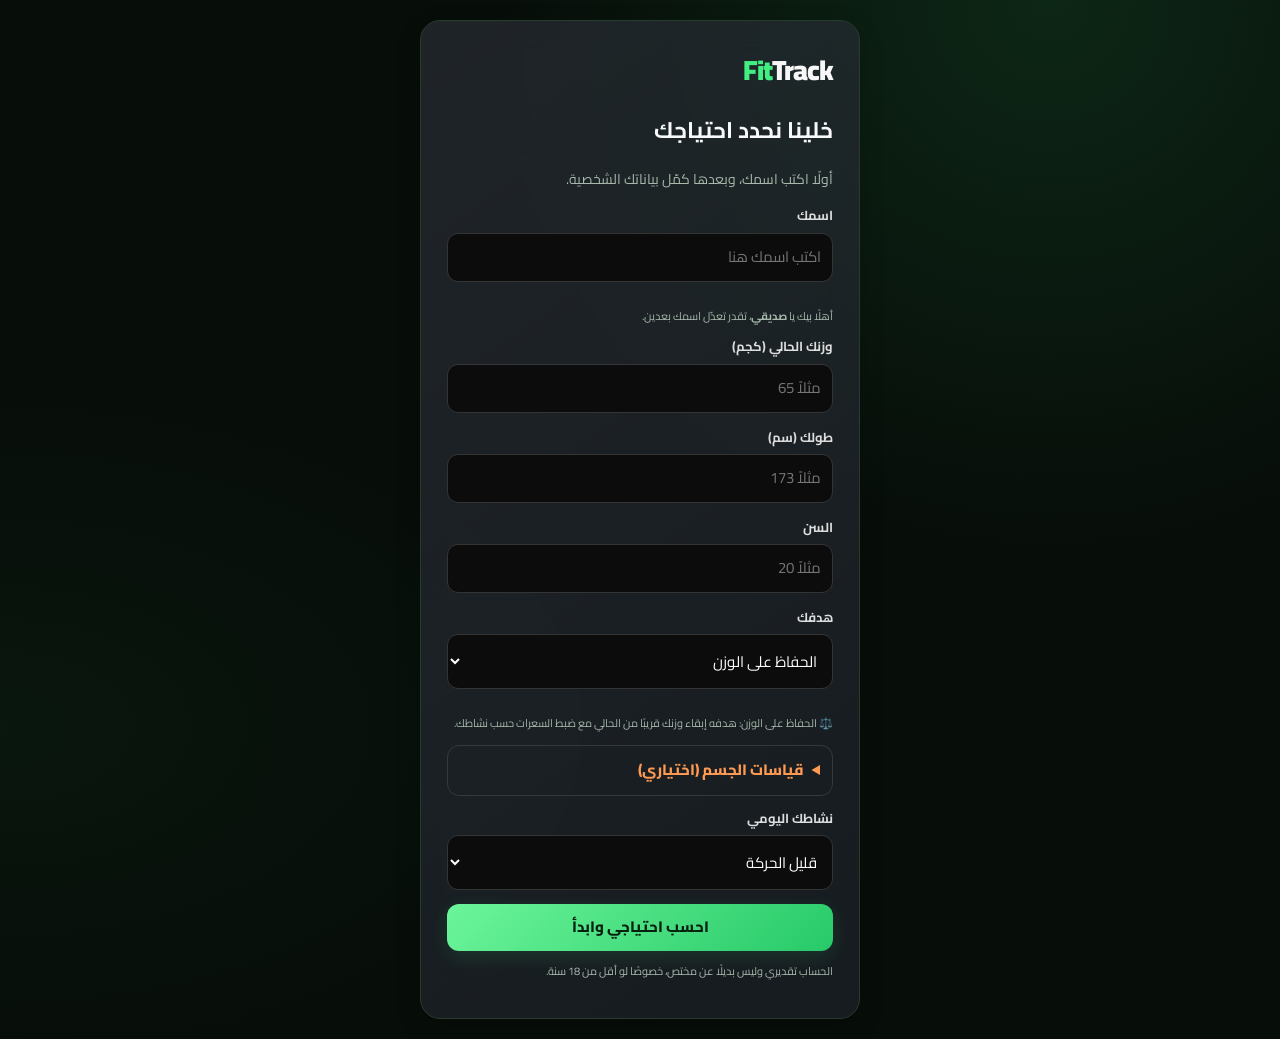
==== commit 540748bf: "Add files via upload" ====
--- a/index.html
+++ b/index.html
@@ -14,11 +14,11 @@
 <div id="setup" class="login-wrap hidden"><form id="profileForm" class="login-card"><div class="brand" dir="ltr"><span>Fit</span><b>Track</b></div><h2>خلينا نحدد احتياجك</h2><p class="muted">أولًا اكتب اسمك، وبعدها كمّل بياناتك الشخصية.</p><label for="displayName">اسمك</label><input id="displayName" type="text" maxlength="40" autocomplete="name" placeholder="اكتب اسمك هنا" required><p class="muted tiny">أهلًا بيك يا <b id="profileName">صديقي</b>، تقدر تعدّل اسمك بعدين.</p><label for="weight">وزنك الحالي (كجم)</label><input id="weight" type="number" min="25" max="350" step="0.1" required placeholder="مثلاً 65"><label for="height">طولك (سم)</label><input id="height" type="number" min="100" max="250" required placeholder="مثلاً 173"><label for="age">السن</label><input id="age" type="number" min="13" max="100" required placeholder="مثلاً 20"><label for="goal">هدفك</label><select id="goal"><option value="maintain">الحفاظ على الوزن</option><option value="cut">تنشيف / خسارة دهون</option><option value="bulk">تضخيم / زيادة عضل</option><option value="fitness">لياقة وصحة عامة</option></select><p id="goalDescription" class="muted tiny goal-description" aria-live="polite">اختار هدفك علشان التطبيق يحدد احتياجك اليومي بصورة مناسبة.</p><details class="measure-details"><summary>قياسات الجسم (اختياري)</summary><p class="muted tiny">اكتب قياساتك بنفسك أو حدّثها دوريًا. التطبيق لا يدّعي قياس الجسم بالكاميرا أو AI بدون أداة قياس فعلية.</p><label for="waist">محيط الخصر (سم)</label><input id="waist" type="number" min="30" max="250" step="0.5" placeholder="اختياري"><label for="chest">محيط الصدر (سم)</label><input id="chest" type="number" min="30" max="250" step="0.5" placeholder="اختياري"><label for="arm">محيط الذراع (سم)</label><input id="arm" type="number" min="10" max="100" step="0.5" placeholder="اختياري"></details><label for="activityLevel">نشاطك اليومي</label><select id="activityLevel"><option value="1.2">قليل الحركة</option><option value="1.375">خفيف (1–3 أيام تمرين)</option><option value="1.55">متوسط (3–5 أيام)</option><option value="1.725">عالٍ (6–7 أيام)</option></select><button class="primary">احسب احتياجي وابدأ</button><p class="muted tiny">الحساب تقديري وليس بديلًا عن مختص، خصوصًا لو أقل من 18 سنة.</p></form></div>
 <div id="app" class="hidden"><header class="topbar"><div class="brand brandline" dir="ltr"><img class="app-icon" src="./icon.png" alt="FitTrack" onerror="this.style.display='none'"><span>Fit</span><b>Track</b></div><div class="top-actions"><span id="hello"></span><button id="logout" class="quiet">بياناتي</button></div></header><main class="wrap"><section class="welcome"><div><p class="eyebrow">YOUR PROGRESS, EVERY DAY</p><h1>خليك أقوى، كل يوم.</h1><p class="muted">ملخص يومك: السعرات، التغذية، المياه والنشاط.</p><button id="editProfile" class="secondary compact">تعديل بياناتي وهدفي</button></div></section>
 
-<nav class="nav"><button class="navbtn active" data-page="home"><span>⌂</span><small>الرئيسية</small></button><button class="navbtn" data-page="activity"><span class="nav-cementfit" aria-hidden="true"><img src="./cementfit-logo.png" alt="CementFit"></span><small>التمرين</small></button><button class="navbtn" data-page="food"><span>🥗</span><small>التغذية</small></button><button class="navbtn" data-page="muscles"><span>💪</span><small>العضلات</small></button><button class="navbtn" data-page="more"><span>☰</span><small>المزيد</small></button></nav>
+<nav class="nav"><button class="navbtn active" data-page="home"><span>⌂</span><small>الرئيسية</small></button><button class="navbtn" data-page="activity"><span class="nav-dumbbell" aria-hidden="true"><svg viewBox="0 0 24 24" fill="none" xmlns="http://www.w3.org/2000/svg"><path d="M4 9v6M7 6v12M17 6v12M20 9v6M7 12h10" stroke="currentColor" stroke-width="2.5" stroke-linecap="round" stroke-linejoin="round"/></svg></span><small>التمرين</small></button><button class="navbtn" data-page="food"><span>🥗</span><small>التغذية</small></button><button class="navbtn" data-page="muscles"><span>💪</span><small>العضلات</small></button><button class="navbtn" data-page="more"><span>☰</span><small>المزيد</small></button></nav>
 <section id="home" class="page"><div class="section-title"><h2>ملخص النهارده</h2><span class="pill" id="date"></span></div><section class="quickstats"><div class="stat calories"><small>🔥 السعرات</small><div class="gauge" id="calGauge"><div class="gauge-inner"><strong id="calGoal">—</strong><small>سعرة</small></div></div><small id="calEaten">أكمل بياناتك أولًا</small></div><div class="stat waterstat"><small>💧 المياه</small><div class="gauge" id="waterGauge"><div class="gauge-inner"><strong id="waterGoal">—</strong><small>مل</small></div></div><small id="waterToday">أكمل بياناتك أولًا</small></div><div class="stat sleepstat"><small>🌙 النوم</small><div class="gauge" id="sleepGauge"><div class="gauge-inner"><strong id="sleepValue">—</strong><small>ساعة</small></div></div><small id="sleepQuality">سجّل نومك</small></div><div class="stat activitystat"><small>🏃 إجمالي جريك</small><strong id="myRunTotal">0 كم</strong><small id="myWorkoutTotal">0 تمرين</small></div></section><article class="panel reset-panel"><h3>🌙 يومك بيبدأ إمتى؟</h3><p class="muted">اختار الساعة اللي بتنام/بتعتبر عندها بداية يومك. عندها بيتصفّر عداد السعرات والمياه وباقي الاحتياجات اليومية تلقائيًا، وسجلاتك القديمة بتفضل محفوظة.</p><label for="resetHour">موعد بداية يومي الجديد</label><select id="resetHour"><option value="0">00:00 (منتصف الليل)</option><option value="1">01:00</option><option value="2">02:00</option><option value="3">03:00</option><option value="4">04:00</option><option value="5">05:00</option><option value="6">06:00</option><option value="7">07:00</option><option value="8">08:00</option><option value="9">09:00</option><option value="10">10:00</option><option value="11">11:00</option><option value="12">12:00 (12 الضهر)</option><option value="13">13:00</option><option value="14">14:00</option><option value="15">15:00</option><option value="16">16:00</option><option value="17">17:00</option><option value="18">18:00</option><option value="19">19:00</option><option value="20">20:00</option><option value="21">21:00</option><option value="22">22:00</option><option value="23">23:00</option></select><small id="resetStatus" class="muted tiny"></small></article><article class="panel macro-panel"><h3>🥗 الماكروز بتاعتك النهارده</h3><div id="dailyMacros" class="facts"><p class="muted">سجّل وجبة لعرض البروتين والكربوهيدرات والدهون.</p></div></article><article class="panel"><h3>🎯 ملخص احتياجك</h3><div id="needsSummary"></div></article><div class="section-title"><h2>اختصاراتك</h2></div><div class="cards two home-shortcuts"><article class="panel shortcut-card"><h3>💧 المياه</h3><p id="homeWaterSummary" class="muted">—</p><button class="secondary goto" data-go="water">متابعة المياه</button></article><article class="panel shortcut-card"><h3>🔥 السعرات</h3><p id="homeCalories" class="muted">—</p><button class="secondary goto" data-go="food">تسجيل وجبة</button></article><article class="panel shortcut-card"><h3>📅 الجدول الأسبوعي</h3><button class="secondary goto" data-go="schedule">الجدول الأسبوعي</button><button class="secondary goto" data-go="challenges">التحديات</button></article><article class="panel shortcut-card"><h3>📋 سجل التمرين</h3><button class="secondary goto" data-go="activityHistory">عرض السجل</button></article><article class="panel shortcut-card"><h3>📅 سجل الأيام</h3><p class="muted">السعرات والبروتين والمياه والنوم لكل يوم.</p><button class="secondary goto" data-go="dailyHistory">فتح السجل</button></article></div><div class="section-title"><h2>تحدي اليوم</h2><button class="textbtn goto" data-go="challenges">كل التحديات ←</button></div><div id="homeDailyChallenge" class="panel"></div><div class="section-title"><h2 id="homeCompareTitle">ملخصك الشخصي</h2><button class="textbtn goto" data-go="compare">عرض السجل ←</button></div><div id="homeCompare" class="cards two"></div></section>
 <section id="muscles" class="page hidden"><div class="section-title"><div><h2>💪 خريطة العضلات والتعافي</h2><p class="muted">تابع آخر تمرين ودرجة التعافي التقديرية لكل عضلة.</p></div></div><div class="section-title"><h2>خريطة العضلات والتعافي</h2><span class="pill">تقدير من سجل التمرين</span></div><article class="panel muscle-panel"><p class="muted">اللون البرتقالي يعني إجهادًا تقديريًا أعلى. الجري والمشي اليدوي وGPS والتمارين المسجلة كلها تؤثر في الخريطة؛ المسافة والمدة والـ Pace تصنف الحمل التقريبي، والحذف يعيد الحساب من السجل المتبقي. ده تقدير تدريبي وليس قياسًا طبيًا.</p><div class="body-maps"><div class="body-map"><b>الأمام</b><svg viewBox="0 0 160 280" role="img" aria-label="خريطة العضلات الأمامية"><circle cx="80" cy="22" r="16" class="body-base"/><path class="body-base" d="M64 39 Q53 39 45 48 Q37 56 34 69 L26 108 Q24 120 32 126 Q40 132 46 121 L56 89 L58 113 Q59 127 55 143 L50 192 Q48 207 58 214 Q68 219 73 206 L80 159 L87 206 Q92 219 102 214 Q112 207 110 192 L105 143 Q101 127 102 113 L104 89 L114 121 Q120 132 128 126 Q136 120 134 108 L126 69 Q123 56 115 48 Q107 39 96 39 L91 43 Q80 47 69 43Z"/><path class="muscle-zone" data-muscle="chest" d="M56 56 Q62 49 77 52 Q80 53 80 58 Q80 53 83 52 Q98 49 104 56 Q104 67 99 77 Q90 83 80 78 Q70 83 61 77 Q56 67 56 56Z"/><path class="muscle-zone" data-muscle="upperChest" d="M59 54 Q68 49 78 53 L79 61 Q68 57 60 64Z M101 54 Q92 49 82 53 L81 61 Q92 57 100 64Z"/><path class="muscle-zone" data-muscle="frontDelts" d="M45 54 Q51 47 59 49 L57 62 Q51 66 47 70Z M115 54 Q109 47 101 49 L103 62 Q109 66 113 70Z"/><path class="muscle-zone" data-muscle="obliques" d="M60 82 Q65 80 68 84 L66 111 Q63 117 59 119 L57 99Z M100 82 Q95 80 92 84 L94 111 Q97 117 101 119 L103 99Z"/><path class="muscle-zone" data-muscle="forearms" d="M32 112 Q36 112 40 113 L37 128 Q34 132 31 127Z M120 113 Q124 112 128 112 L129 127 Q126 132 123 128Z"/><path class="muscle-zone" data-muscle="shoulders" d="M45 54 Q55 44 63 48 L60 68 L48 75Z M97 48 Q105 44 115 54 L112 75 L100 68Z"/><path class="muscle-zone" data-muscle="bicepsLong" d="M38 77 L42 79 L39 94 L35 98Z M118 79 L122 77 L125 98 L121 94Z"/><path class="muscle-zone" data-muscle="bicepsShort" d="M42 79 L47 80 L43 96 L39 94Z M113 80 L118 79 L121 94 L117 96Z"/><path class="muscle-zone" data-muscle="triceps" d="M35 98 L43 96 L43 112 L34 112Z M117 96 L125 98 L126 112 L117 112Z"/><path class="muscle-zone" data-muscle="abs" d="M65 83 Q72 81 79 84 Q80 86 80 91 Q80 86 81 84 Q88 81 95 83 L93 119 Q90 126 83 126 L82 105 L78 105 L77 126 Q70 126 67 119Z"/><path class="muscle-zone" data-muscle="vastusLateralis" d="M60 134 Q63 130 68 135 Q67 151 63 169 Q62 174 59 176 Q57 157 60 134Z M92 135 Q97 130 100 134 Q103 157 101 176 Q98 174 97 169 Q93 151 92 135Z"/><path class="muscle-zone" data-muscle="rectusFemoris" d="M69 135 Q73 132 78 136 Q77 155 71 171 Q68 175 64 173 Q66 153 69 135Z M82 136 Q87 132 91 135 Q94 153 96 173 Q92 175 89 171 Q83 155 82 136Z"/><path class="muscle-zone" data-muscle="vastusMedialis" d="M70 166 L78 163 L70 174 L59 176Z M82 163 L90 166 L101 176 L90 174Z"/><path class="muscle-zone" data-muscle="tibialisAnterior" d="M60 177 L64 178 L63 202 L60 207Z M96 178 L101 177 L100 207 L97 202Z"/><path class="muscle-zone" data-muscle="gastrocnemius" d="M64 179 Q67 173 71 178 Q72 187 68 194 L63 199 Q61 190 64 179Z M89 178 Q93 173 96 179 Q99 190 97 199 L92 194 Q88 187 89 178Z"/><path class="muscle-zone" data-muscle="soleus" d="M63 198 L68 193 L68 201 L60 207Z M92 193 L97 198 L100 207 L92 201Z"/></svg></div><div class="body-map"><b>الخلف</b><svg viewBox="0 0 160 280" role="img" aria-label="خريطة العضلات الخلفية"><circle cx="80" cy="22" r="16" class="body-base"/><path class="body-base" d="M64 39 Q53 39 45 48 Q37 56 34 69 L26 108 Q24 120 32 126 Q40 132 46 121 L56 89 L58 113 Q59 127 55 143 L50 192 Q48 207 58 214 Q68 219 73 206 L80 159 L87 206 Q92 219 102 214 Q112 207 110 192 L105 143 Q101 127 102 113 L104 89 L114 121 Q120 132 128 126 Q136 120 134 108 L126 69 Q123 56 115 48 Q107 39 96 39 L91 43 Q80 47 69 43Z"/><path class="muscle-zone" data-muscle="back" d="M61 49 Q70 51 80 59 Q90 51 99 49 L97 73 Q94 91 80 105 Q66 91 63 73Z"/><path class="muscle-zone" data-muscle="rearDelts" d="M45 54 Q51 46 61 49 L58 64 Q51 69 47 72Z M115 54 Q109 46 99 49 L102 64 Q109 69 113 72Z"/><path class="muscle-zone" data-muscle="lats" d="M61 65 Q66 68 70 76 L75 96 Q68 91 63 81Z M99 65 Q94 68 90 76 L85 96 Q92 91 97 81Z"/><path class="muscle-zone" data-muscle="lowerBack" d="M75 91 L85 91 L88 108 L80 114 L72 108Z"/><path class="muscle-zone" data-muscle="forearms" d="M31 112 Q36 112 40 113 L37 128 Q34 132 31 127Z M120 113 Q124 112 128 112 L129 127 Q126 132 123 128Z"/><path class="muscle-zone" data-muscle="shoulders" d="M45 54 Q55 44 63 48 L60 68 L48 75Z M97 48 Q105 44 115 54 L112 75 L100 68Z"/><path class="muscle-zone" data-muscle="triceps" d="M38 77 L49 80 L43 112 L34 112Z M111 80 L122 77 L126 112 L117 112Z"/><path class="muscle-zone" data-muscle="glutes" d="M62 105 Q80 98 98 105 L96 132 L64 132Z"/><path class="muscle-zone" data-muscle="bicepsFemoris" d="M60 134 L68 136 L64 173 L59 176Z M92 136 L100 134 L101 176 L96 173Z"/><path class="muscle-zone" data-muscle="semitendinosus" d="M68 136 L73 137 L68 174 L64 173Z M87 137 L92 136 L96 173 L92 174Z"/><path class="muscle-zone" data-muscle="semimembranosus" d="M73 137 L78 137 L70 174 L68 174Z M82 137 L87 137 L92 174 L90 174Z"/><path class="muscle-zone" data-muscle="tibialisAnterior" d="M60 177 L64 178 L63 202 L60 207Z M96 178 L101 177 L100 207 L97 202Z"/><path class="muscle-zone" data-muscle="gastrocnemius" d="M64 179 Q67 173 71 178 Q72 187 68 194 L63 199 Q61 190 64 179Z M89 178 Q93 173 96 179 Q99 190 97 199 L92 194 Q88 187 89 178Z"/><path class="muscle-zone" data-muscle="soleus" d="M63 198 L68 193 L68 201 L60 207Z M92 193 L97 198 L100 207 L92 201Z"/></svg></div></div><div id="muscleRecovery" class="recovery-grid"></div><p class="muted tiny">التقسيم التشريحي يشمل رؤوس الباي والتراي، أجزاء الفخذ والسمانة السطحية والعميقة. Easy run عادةً جري قصير/أبطأ، وLong run يتحدد أساسًا بالمسافة الطويلة؛ تقدير الاستشفاء لا يستبدل إحساسك بالتعب أو الألم والنوم والتغذية.</p><button class="primary goto" data-go="activity">سجّل تمرين جديد</button></article></section>
-<section id="food" class="page hidden"><div class="section-title"><div><h2>🍽️ الأكل والشرب</h2><p class="muted">ابحث عن الصنف وحدد الكمية بالجرام.</p></div></div><div class="panel"><button id="openFoodCamera" class="primary ai-photo-btn" type="button">📸 صوّر أكلك بالـ AI</button><p class="muted tiny">حلّل الصورة ثم راجع الأصناف والكميات وعدّل القيم قبل التسجيل.</p><input id="foodSearch" placeholder="ابحث: رز أصفر، فراخ، شيبسي، بالانس، بسكويت، موز..." aria-label="بحث عن الطعام"><button id="toggleCustomFood" class="secondary" type="button">＋ إضافة طعام مخصص</button><div id="customFoodForm" class="panel hidden"><h3>إضافة طعام من عندك</h3><p class="muted tiny">اكتب القيم الموجودة على العبوة لكل 100 جم/مل، أو للحصة التي تحددها.</p><div class="custom-food-grid"><label>اسم الطعام<input id="customFoodName" placeholder="مثلاً: زبادي ماركة معينة" required></label><label>وزن الحصة (جم/مل)<input id="customFoodServing" type="number" min="1" value="100"></label><label>السعرات<input id="customFoodKcal" type="number" min="0" step="0.1" value="0"></label><label>البروتين (جم)<input id="customFoodProtein" type="number" min="0" step="0.1" value="0"></label><label>الكربوهيدرات (جم)<input id="customFoodCarbs" type="number" min="0" step="0.1" value="0"></label><label>الدهون (جم)<input id="customFoodFat" type="number" min="0" step="0.1" value="0"></label><label>الألياف (جم)<input id="customFoodFiber" type="number" min="0" step="0.1" value="0"></label><label>التصنيف<select id="customFoodCat"><option>أكل</option><option>مشروب</option><option>سوبر ماركت</option></select></label></div><button id="saveCustomFood" class="primary" type="button">حفظ الطعام واختياره</button></div><button id="toggleFoodList" class="secondary food-toggle" type="button" aria-expanded="false">🍽️ عرض الأصناف</button><div id="categories" class="chips hidden"></div><div class="food-layout"><div id="foodList" class="food-list hidden"></div><div class="panel selected-food"><h3 id="chosenName">اختار صنف</h3><p class="muted" id="chosenServing">القيم تقديرية</p><label for="grams">الكمية بالجرام / مل (اختياري)</label><div class="gram-control"><input id="grams" type="number" min="1" step="1" placeholder="مثلاً 150"><span>جم / مل</span></div><label for="foodCount">العدد أو الحصص (اختياري)</label><input id="foodCount" type="number" min="0.25" step="0.25" value="1" placeholder="مثلاً 2 بيضة أو 1 كوب"><div id="nutritionFacts" class="facts"></div><label for="mealType">التصنيف</label><select id="mealType"><option>فطار</option><option>غداء</option><option>عشاء</option><option>سناك</option><option>مشروب</option></select><button id="logFood" class="primary" type="button">+ أضف الصنف للوجبة</button><div id="mealBasket" class="meal-basket panel"><h3>🧺 أصناف الوجبة</h3><p class="muted tiny">اختار صنف واضغط «أضف الصنف للوجبة» لإضافة أكثر من حاجة.</p><div id="mealBasketItems" class="stack"><p class="muted">لسه ما ضفتش أصناف.</p></div><div id="mealBasketTotals" class="facts"></div><button id="saveMealBasket" class="primary" type="button" disabled>سجّل كل الأصناف مع بعض</button><button id="clearMealBasket" class="secondary compact" type="button">تفريغ الوجبة</button></div><p class="muted tiny">القيم الغذائية تقديرية وتختلف حسب النوع والعلامة التجارية وطريقة التحضير. أدخل الوزن الفعلي للحصول على تقدير أدق.</p></div></div></div><div class="section-title"><h2>سجل أكلي — كل الأيام</h2></div><div id="foodLog" class="stack"></div></section>
-<section id="water" class="page hidden"><div class="section-title"><div><h2>💧 المياه</h2><p class="muted">سجّل شربك وتابع هدفك اليومي.</p></div></div><article class="panel waterpanel"><h3>هدف المياه اليومي</h3><p class="muted">كل كوب حوالي 250 مل.</p><div class="water-actions"><button id="addWater" class="waterbtn" type="button">+ 250 مل</button><button id="addBottle" class="waterbtn" type="button">+ 500 مل</button></div><p id="waterLabel">0 من 0 مل</p><div class="progress"><span id="waterPageProgress"></span></div><p class="muted">احتياج المياه تقديري ويتغير حسب النشاط والجو.</p></article></section><section id="activity" class="page hidden"><article class="panel cementfit-promo" aria-label="متجر CementFit"><div class="cementfit-promo-art"><img src="./cementfit-logo.png" alt="CementFit"></div><div class="cementfit-promo-copy"><span class="cementfit-kicker">CEMENTFIT STORE</span><h3>حوّل تمرينك لقوة 💥</h3><p class="muted">دامبلز أسمنت عملية للتمرين في البيت — اكتشف منتجات CementFit.</p><a class="cementfit-visit" href="./cementfit.html"><span>تسوّق الدامبلز</span><svg viewBox="0 0 24 24" aria-hidden="true"><path d="M5 12h13M13 6l6 6-6 6" fill="none" stroke="currentColor" stroke-width="2" stroke-linecap="round" stroke-linejoin="round"/></svg></a></div></article><div class="section-title"><div><h2>🏃 الجري والمشي والتمارين</h2><p class="muted">كل تسجيل جديد بيتحفظ لحسابك اللي دخلت بيه فقط.</p></div></div><div class="activity-launcher" role="tablist" aria-label="اختار نوع التمرين">
+<section id="food" class="page hidden"><div class="section-title"><div><h2>🍽️ الأكل والشرب</h2><p class="muted">ابحث عن الصنف وحدد الكمية بالجرام.</p></div></div><div class="panel"><input id="foodSearch" placeholder="ابحث: رز أصفر، فراخ، شيبسي، بالانس، بسكويت، موز..." aria-label="بحث عن الطعام"><button id="toggleCustomFood" class="secondary" type="button">＋ إضافة طعام مخصص</button><div id="customFoodForm" class="panel hidden"><h3>إضافة طعام من عندك</h3><p class="muted tiny">اكتب القيم الموجودة على العبوة لكل 100 جم/مل، أو للحصة التي تحددها.</p><div class="custom-food-grid"><label>اسم الطعام<input id="customFoodName" placeholder="مثلاً: زبادي ماركة معينة" required></label><label>وزن الحصة (جم/مل)<input id="customFoodServing" type="number" min="1" value="100"></label><label>السعرات<input id="customFoodKcal" type="number" min="0" step="0.1" value="0"></label><label>البروتين (جم)<input id="customFoodProtein" type="number" min="0" step="0.1" value="0"></label><label>الكربوهيدرات (جم)<input id="customFoodCarbs" type="number" min="0" step="0.1" value="0"></label><label>الدهون (جم)<input id="customFoodFat" type="number" min="0" step="0.1" value="0"></label><label>الألياف (جم)<input id="customFoodFiber" type="number" min="0" step="0.1" value="0"></label><label>التصنيف<select id="customFoodCat"><option>أكل</option><option>مشروب</option><option>سوبر ماركت</option></select></label></div><button id="saveCustomFood" class="primary" type="button">حفظ الطعام واختياره</button></div><button id="toggleFoodList" class="secondary food-toggle" type="button" aria-expanded="false">🍽️ عرض الأصناف</button><div id="categories" class="chips hidden"></div><div class="food-layout"><div id="foodList" class="food-list hidden"></div><div class="panel selected-food"><h3 id="chosenName">اختار صنف</h3><p class="muted" id="chosenServing">القيم تقديرية</p><label for="grams">الكمية بالجرام / مل (اختياري)</label><div class="gram-control"><input id="grams" type="number" min="1" step="1" placeholder="مثلاً 150"><span>جم / مل</span></div><label for="foodCount">العدد أو الحصص (اختياري)</label><input id="foodCount" type="number" min="0.25" step="0.25" value="1" placeholder="مثلاً 2 بيضة أو 1 كوب"><div id="nutritionFacts" class="facts"></div><label for="mealType">التصنيف</label><select id="mealType"><option>فطار</option><option>غداء</option><option>عشاء</option><option>سناك</option><option>مشروب</option></select><button id="logFood" class="primary" type="button">+ أضف الصنف للوجبة</button><div id="mealBasket" class="meal-basket panel"><h3>🧺 أصناف الوجبة</h3><p class="muted tiny">اختار صنف واضغط «أضف الصنف للوجبة» لإضافة أكثر من حاجة.</p><div id="mealBasketItems" class="stack"><p class="muted">لسه ما ضفتش أصناف.</p></div><div id="mealBasketTotals" class="facts"></div><button id="saveMealBasket" class="primary" type="button" disabled>سجّل كل الأصناف مع بعض</button><button id="clearMealBasket" class="secondary compact" type="button">تفريغ الوجبة</button></div><p class="muted tiny">القيم الغذائية تقديرية وتختلف حسب النوع والعلامة التجارية وطريقة التحضير. أدخل الوزن الفعلي للحصول على تقدير أدق.</p></div></div></div><div class="section-title"><h2>سجل أكلي — كل الأيام</h2></div><div id="foodLog" class="stack"></div></section>
+<section id="water" class="page hidden"><div class="section-title"><div><h2>💧 المياه</h2><p class="muted">سجّل شربك وتابع هدفك اليومي.</p></div></div><article class="panel waterpanel"><h3>هدف المياه اليومي</h3><p class="muted">كل كوب حوالي 250 مل.</p><div class="water-actions"><button id="addWater" class="waterbtn" type="button">+ 250 مل</button><button id="addBottle" class="waterbtn" type="button">+ 500 مل</button></div><p id="waterLabel">0 من 0 مل</p><div class="progress"><span id="waterPageProgress"></span></div><p class="muted">احتياج المياه تقديري ويتغير حسب النشاط والجو.</p></article></section><section id="activity" class="page hidden"><article class="panel cementfit-banner"><img src="./cementfit-logo.png" alt="CementFit" loading="lazy"><div><h2>CementFit</h2><p class="muted">مساحتك لتسجيل التمارين ومتابعة تقدمك.</p></div></article><article class="panel cementfit-promo" aria-label="متجر CementFit"><div class="cementfit-promo-art"><img src="./cementfit-logo.png" alt="CementFit"></div><div class="cementfit-promo-copy"><span class="cementfit-kicker">CEMENTFIT STORE</span><h3>حوّل تمرينك لقوة 💥</h3><p class="muted">دامبلز أسمنت عملية للتمرين في البيت — اكتشف منتجات CementFit.</p><a class="cementfit-visit" href="./cementfit.html"><span>تسوّق الدامبلز</span><svg viewBox="0 0 24 24" aria-hidden="true"><path d="M5 12h13M13 6l6 6-6 6" fill="none" stroke="currentColor" stroke-width="2" stroke-linecap="round" stroke-linejoin="round"/></svg></a></div></article><div class="section-title"><div><h2>🏃 الجري والمشي والتمارين</h2><p class="muted">كل تسجيل جديد بيتحفظ لحسابك اللي دخلت بيه فقط.</p></div></div><div class="activity-launcher" role="tablist" aria-label="اختار نوع التمرين">
 <button type="button" class="activity-launch active" data-activity-panel="workoutSection" onclick="window.fitbrosShowActivityPanel('workoutSection', this)"><span>💪</span><b>تمارين المقاومة</b><small>جيم وكاليستنكس</small></button>
 <button type="button" class="activity-launch" data-activity-panel="runSection" onclick="window.fitbrosShowActivityPanel('runSection', this)"><span>🏃</span><b>الجري</b><small>تسجيل يدوي</small></button>
 <button type="button" class="activity-launch" data-activity-panel="walkSection" onclick="window.fitbrosShowActivityPanel('walkSection', this)"><span>🚶</span><b>المشي</b><small>مدة أو مسافة</small></button>
@@ -31,7 +31,7 @@
 <section id="activityHistory" class="page hidden"><div class="section-title"><div><h2>📚 سجل الأنشطة</h2><p class="muted">كل تسجيلات حسابك مرتبة من الأحدث للأقدم.</p></div></div><div class="chips"><button class="chip active" data-activity-filter="all">الكل</button><button class="chip" data-activity-filter="run">الجري</button><button class="chip" data-activity-filter="walk">المشي</button></div><div id="activityHistoryLog" class="stack"></div></section><section id="schedule" class="page hidden"><div class="section-title"><div><h2>📅 جدولي الأسبوعي</h2><p class="muted">مربعات لكل يوم؛ خطتك تخص الحساب اللي دخلت بيه.</p></div></div><form id="planForm" class="panel"><h3>إضافة نشاط للجدول</h3><div class="logged-user-note">جدولك الشخصي: <b id="planOwnerLabel">—</b></div><label for="planDay">اليوم</label><select id="planDay"><option value="0">الأحد</option><option value="1">الإثنين</option><option value="2">الثلاثاء</option><option value="3">الأربعاء</option><option value="4">الخميس</option><option value="5">الجمعة</option><option value="6">السبت</option></select><label for="planType">نوع النشاط</label><select id="planType"><option>جري</option><option>كاليستنكس</option><option>حديد / مقاومة</option><option>تمرين منزلي</option><option>مشي</option><option>دراجة</option><option>سباحة</option><option>كرة قدم</option><option>إطالات ومرونة</option><option>يوجا</option><option>HIIT</option><option>راحة</option><option>نشاط آخر</option></select><label for="planDetails">تفاصيل الخطة</label><input id="planDetails" required placeholder="مثلاً: جري 2 كم ببيس 6:30"><label for="planTarget">الهدف (كم أو دقائق) — اختياري</label><input id="planTarget" type="number" min="0" step="0.1" placeholder="2"><button class="primary">إضافة للجدول</button></form><div id="weeklyPlan" class="stack"></div><div class="section-title"><h2>سجل إكمال الخطة</h2></div><div id="planHistory" class="stack"></div></section>
 <section id="compare" class="page hidden"><div class="section-title"><div><h2><span dir="ltr" class="fists-facing">🤜🤛</span> <span id="comparePageTitle">شخصي</span></h2><p class="muted">سجل مشترك للأنشطة والمجموع الكلي لكل واحد.</p></div></div><div id="compareCards" class="cards two"></div><div class="section-title"><div><h3>📊 احتياج كل واحد اليوم</h3><p class="muted">السعرات والمياه والنوم: الهدف، المستهلك أو المسجّل، والمتبقي لكل حساب.</p></div></div><div id="compareNeedsCards" class="cards two"></div><div class="panel waterpanel"><h3>🏃 إجمالي الجري في كل الأوقات</h3><div id="runCompare"></div></div><div class="panel waterpanel"><h3>🚶 إجمالي المشي في كل الأوقات</h3><div id="walkCompare"></div></div><div class="panel"><h3>كل الجريات بالتواريخ والمسافات</h3><p class="muted">اختار أي تاريخ قديم علشان تشوف جريات اليوم ده.</p><div class="history-filter"><input id="runHistoryDate" type="date" aria-label="اختيار تاريخ الجري"><button id="clearRunDate" class="secondary compact" type="button">عرض كل الجريات</button></div><p id="runHistoryCaption" class="muted"></p><div id="runHistory" class="stack"></div></div><div class="panel"><h3>آخر الأنشطة</h3><div id="teamActivity" class="stack"></div></div></section>
 <section id="more" class="page hidden"><div class="section-title"><h2>المزيد</h2></div><div class="cards two"><article class="panel"><h3>💧 المياه</h3><button class="secondary goto" data-go="water">فتح المياه</button></article><article class="panel"><h3>📅 الجدول</h3><button class="secondary goto" data-go="schedule">الجدول الأسبوعي</button></article><article class="panel"><h3>📚 سجل الأنشطة</h3><button class="secondary goto" data-go="activityHistory">السجل الكامل</button></article><article class="panel"><h3>📏 قياسات الجسم</h3><p class="muted">حدّث الوزن والطول والقياسات من زر تعديل بياناتي في الرئيسية.</p><button class="secondary goto" data-go="home">العودة للرئيسية</button></article></div><div class="section-title"><h2>🌙 النوم</h2></div><div class="cards two"><article class="panel"><h3>🌙 تسجيل النوم</h3><div class="logged-user-note">تسجيل النوم لحسابك الشخصي: <b id="sleepOwnerLabel">—</b></div><label for="sleepDate">التاريخ</label><input id="sleepDate" type="date"><label for="sleepHours">عدد الساعات</label><input id="sleepHours" type="number" min="0.5" max="24" step="0.5" placeholder="8"><button id="saveSleep" class="primary">حفظ النوم</button></article></div><h3>سجل النوم</h3><div id="sleepLog" class="stack"></div></section><section id="dailyHistory" class="page hidden"><div class="section-title"><div><h2>📅 سجل الأيام</h2><p class="muted">ملخص يومي بسيط من البيانات المسجلة بالفعل.</p></div></div><div class="panel"><p class="muted">ده سجل الأيام الخاص بالحساب اللي سجلت الدخول بيه. كل مستخدم يشوف أيامه هو فقط، من غير جدول جديد أو طلبات إضافية لسوبابيس.</p></div><div id="dailyHistoryList" class="stack"></div></section><section id="challenges" class="page hidden"><div class="section-title"><h2>🎯 التحديات</h2></div><div class="cards two"><article class="panel"><h3>🌞 تحديات يومية</h3><p class="muted">تتجدد تلقائيًا كل يوم.</p><div id="dailyChallenges" class="challenge-list"></div></article><article class="panel"><h3>🔥 تحدي الـ 3 أيام</h3><p class="muted">تحديات مشتركة ومتنوعة بين ملخصك الشخصي، تتغير كل 3 أيام.</p><div id="weeklyChallenges" class="challenge-list"></div></article></div></section>
-<footer>FitTrack · صحتك وتقدمك في مكان واحد.</footer></main></div><div id="aiFoodModal" class="ai-food-overlay hidden" role="dialog" aria-modal="true" aria-labelledby="aiFoodTitle"><div class="ai-food-dialog"><button id="closeAiFood" class="ai-close" type="button" aria-label="إغلاق">×</button><h2 id="aiFoodTitle">📸 تحليل صورة الأكل</h2><p class="muted">اختار صورة واضحة للوجبة. النتائج تقديرية، راجعها قبل الحفظ.</p><label class="ai-upload">اختيار صورة أو تصوير بالكاميرا<input id="aiFoodImage" type="file" accept="image/*"></label><img id="aiFoodPreview" class="ai-preview hidden" alt="معاينة صورة الوجبة"><button id="analyzeAiFood" class="primary" type="button" disabled>✨ حلّل الصورة</button><p id="aiFoodStatus" class="muted tiny" role="status"></p><div id="aiFoodEditor" class="hidden"><div id="aiFoodItems" class="ai-food-items"></div><button id="addAiFoodItem" class="secondary compact" type="button">＋ إضافة صنف يدويًا</button><h3>الإجمالي (قابل للتعديل)</h3><div class="ai-total-grid"><label>السعرات<input id="aiTotalKcal" type="number" min="0" step="1"></label><label>البروتين (جم)<input id="aiTotalProtein" type="number" min="0" step="0.1"></label><label>الكارب (جم)<input id="aiTotalCarbs" type="number" min="0" step="0.1"></label><label>الدهون (جم)<input id="aiTotalFat" type="number" min="0" step="0.1"></label></div><label for="aiMealType">نوع الوجبة</label><select id="aiMealType"><option>فطار</option><option>غداء</option><option>عشاء</option><option>سناك</option></select><button id="saveAiFood" class="primary" type="button">حفظ الوجبة في سجل FitBros</button></div><p class="muted tiny">خصوصية: الصورة تُرسل لمزوّد AI عند التحليل. لا ترفع صورًا تحتوي على معلومات شخصية.</p></div></div><script src="app.js?v=fittrack-personal-v1"></script><script src="touch-feedback.js?v=20261015live-search-fix2"></script>
+<footer>FitTrack · صحتك وتقدمك في مكان واحد.</footer></main></div><script src="app.js?v=fittrack-personal-v1"></script><script src="touch-feedback.js?v=20261015live-search-fix2"></script>
 <script>
 (function () {
   const splash = document.getElementById('fitbrosSplash');
--- a/style.css
+++ b/style.css
@@ -767,3 +767,22 @@
 .nav-cementfit img{display:block;width:100%;height:100%;object-fit:cover;object-position:center;border-radius:6px}
 .topbar{border-bottom-color:#24422e}
 :focus-visible{outline:2px solid #7af7a5;outline-offset:2px}
+
+
+/* FitTrack polish: green dumbbell tab and branded workout header */
+:root{--bg:#070d09;--panel:#101a13;--panel2:#17251b;--line:#294331;--orange:#42ed82;--orange2:#8bffb0;--green:#42ed82;--text:#f3fff6;--muted:#a7b9ab}
+body{background:radial-gradient(ellipse at 82% 0%,rgba(34,130,67,.22),transparent 38%),radial-gradient(ellipse at 0% 70%,rgba(20,72,39,.16),transparent 34%),var(--bg)}
+.welcome{background:linear-gradient(115deg,#142b1b,#101713 72%);border-color:#2b5838;box-shadow:0 12px 38px #0003}
+.panel,.stat,.login-card{box-shadow:0 8px 26px rgba(0,0,0,.16)}
+.primary{background:linear-gradient(135deg,#6cf59b,#27c968);color:#06200f;box-shadow:0 6px 20px #39e87920}
+.navbtn.active{background:linear-gradient(135deg,#39e879,#20b85b);color:#06200f;border-color:#39e879;box-shadow:0 5px 18px #39e87925}
+.nav-dumbbell{width:28px;height:27px;display:inline-flex;align-items:center;justify-content:center;color:#43ed82;vertical-align:middle}
+.nav-dumbbell svg{display:block;width:25px;height:25px;filter:drop-shadow(0 0 5px #39e87925)}
+.navbtn.active .nav-dumbbell{color:#06200f}
+.cementfit-banner{display:flex;align-items:center;gap:16px;margin:4px 0 18px;background:linear-gradient(120deg,#14251a,#101713);border-color:#2c5638}
+.cementfit-banner img{width:min(180px,42%);height:105px;object-fit:contain;border-radius:12px;background:#050706}
+.cementfit-banner h2{margin:0 0 4px;font-size:22px;color:#8bffb0}.cementfit-banner p{margin:0}
+.stat,.panel,.food-item,.log-item{transition:border-color .18s ease,transform .18s ease}
+.food-item.active{background:#14291b;border-color:#42ed82}
+input:focus,select:focus{border-color:#42ed82;box-shadow:0 0 0 3px #42ed8218}
+@media(max-width:480px){.cementfit-banner{gap:11px;padding:13px}.cementfit-banner img{width:38%;height:82px}.cementfit-banner h2{font-size:18px}.cementfit-banner p{font-size:12px}}
